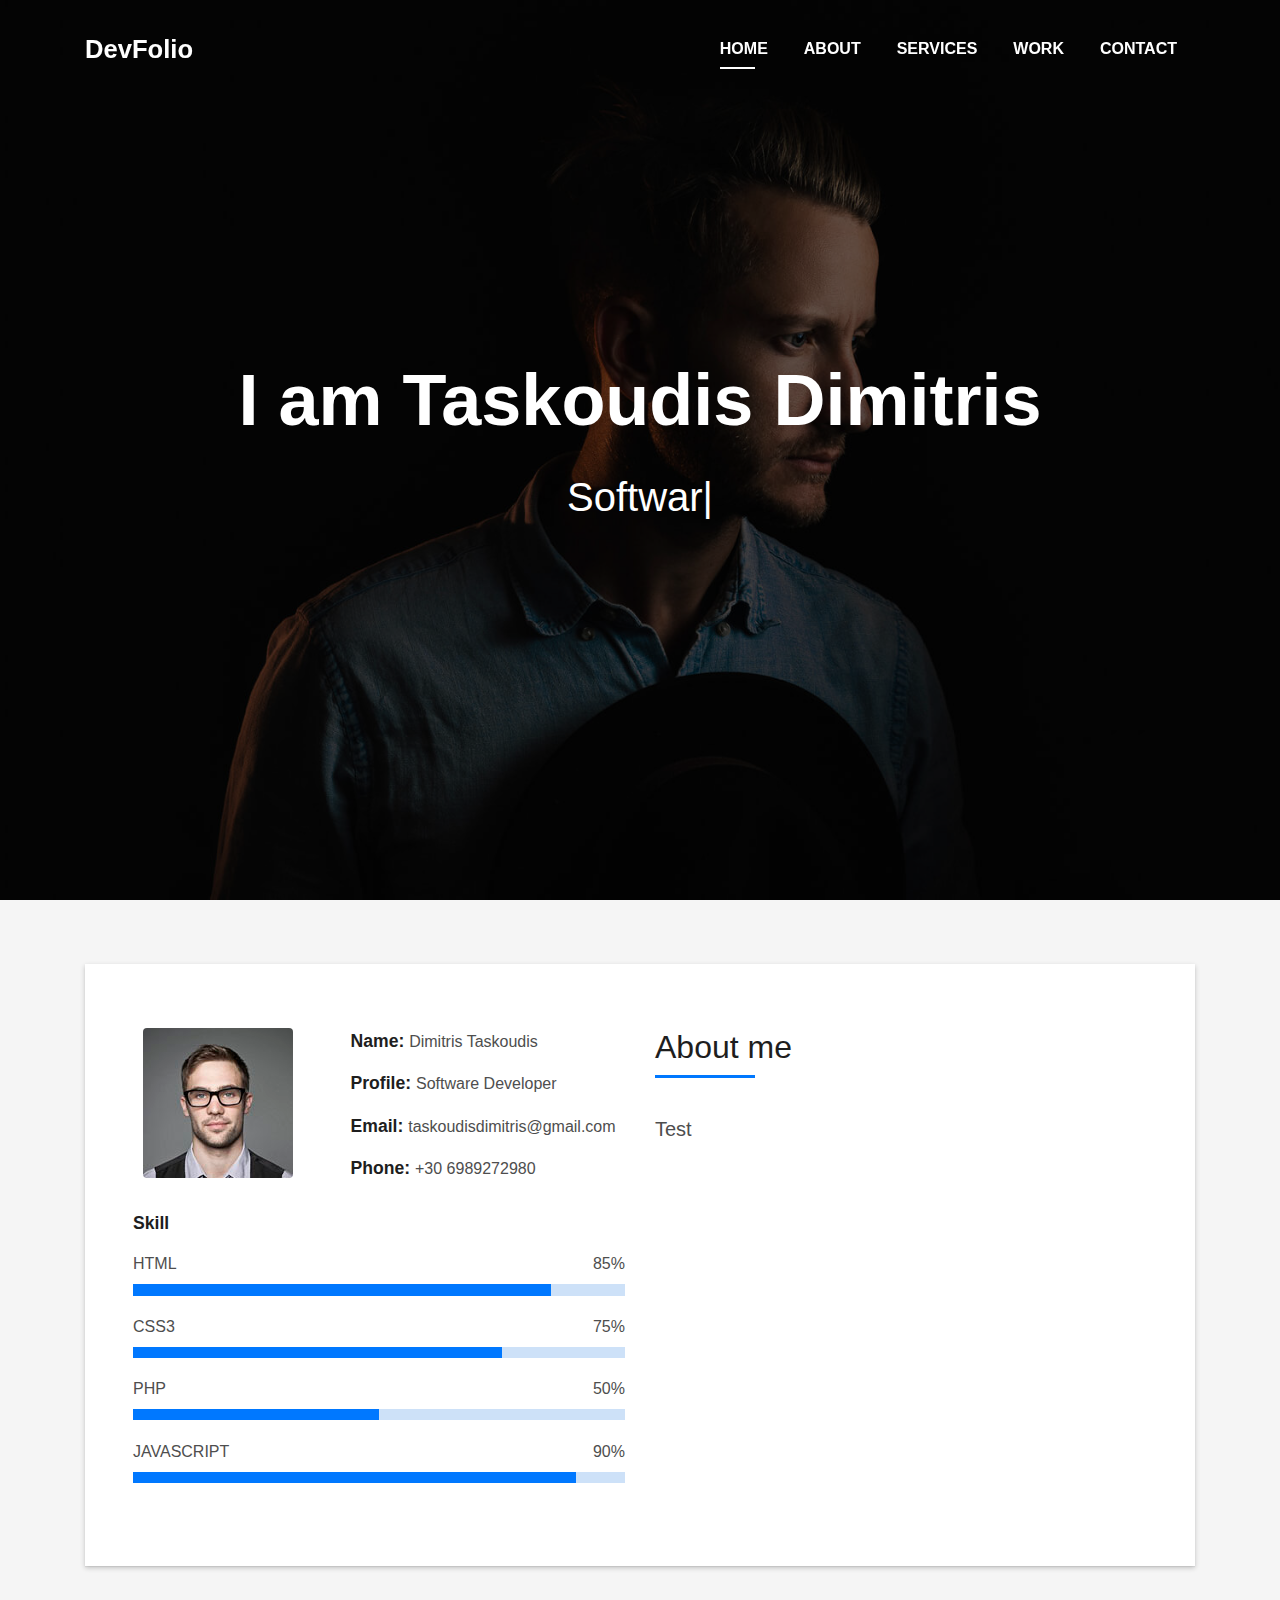
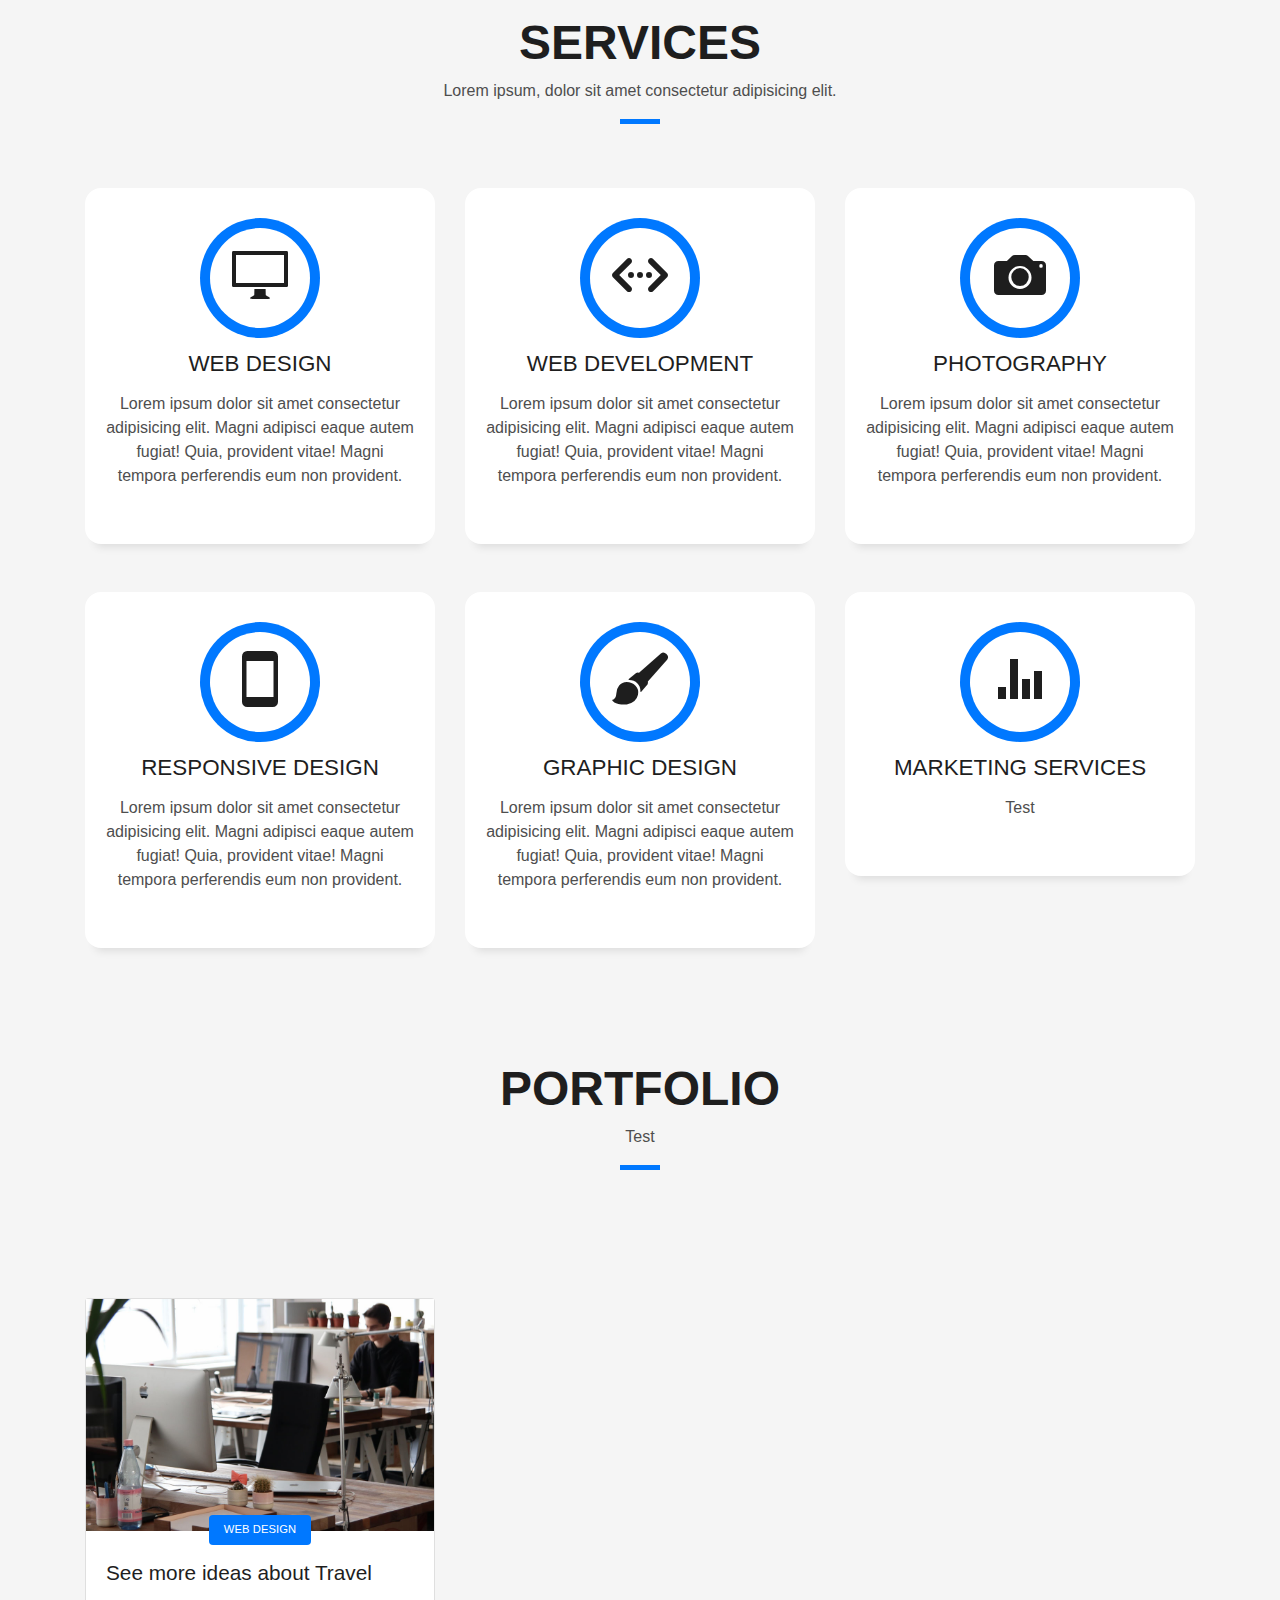
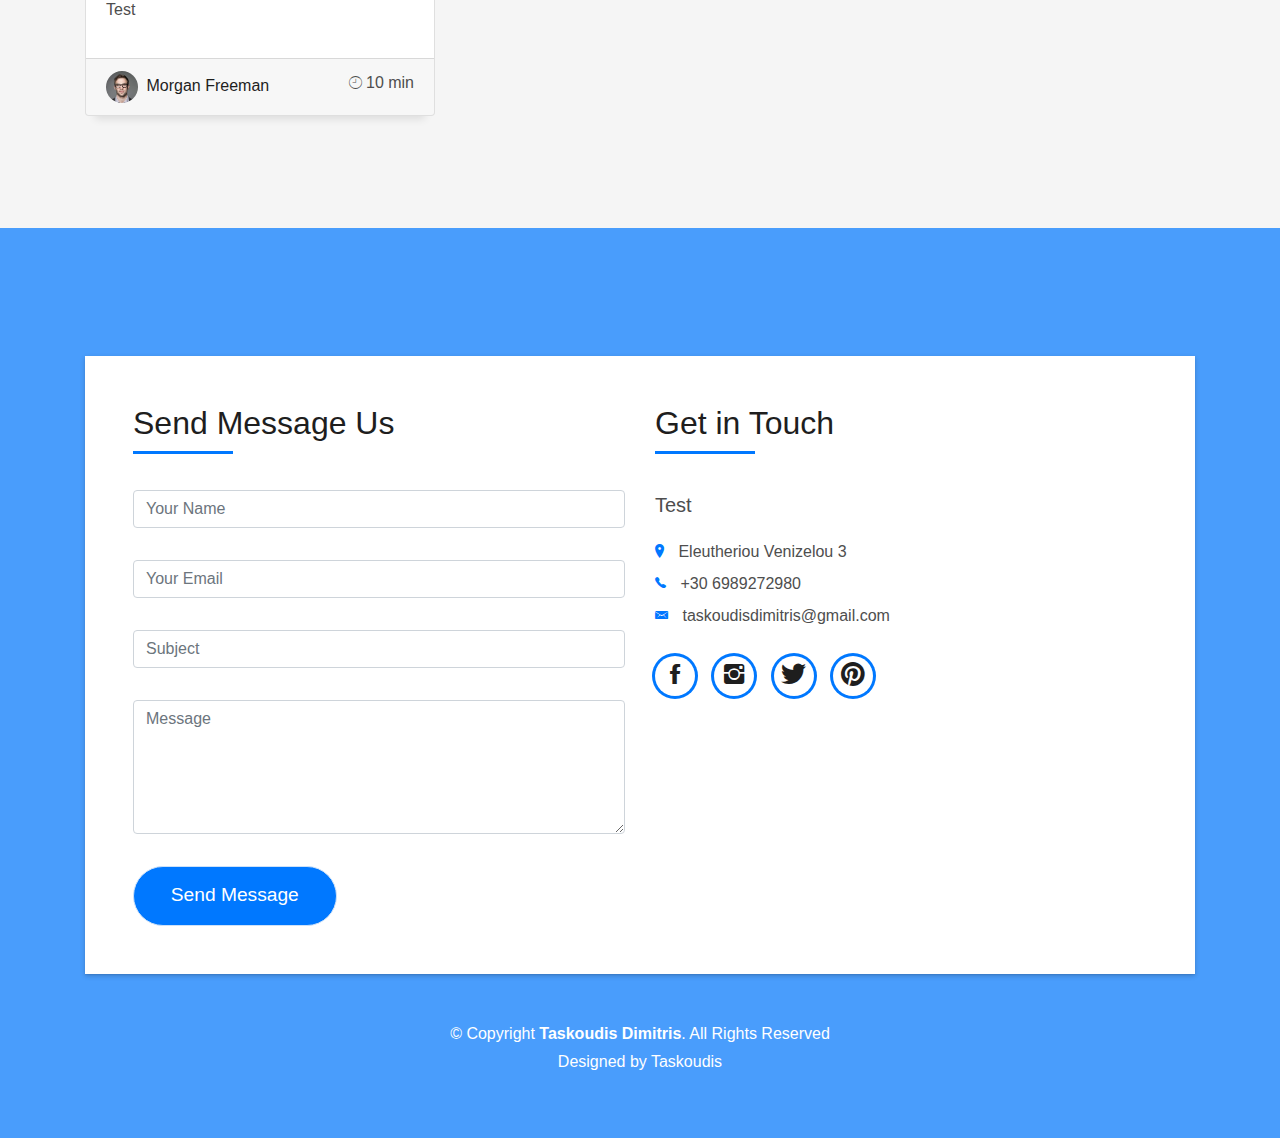
==== index.html @ 22d3b1a1 "First commit" ====
<!DOCTYPE html>
<html lang="en">
<head>
  <meta charset="utf-8">
  <title>DevFolio Bootstrap Template</title>
  <meta content="width=device-width, initial-scale=1.0" name="viewport">
  <meta content="" name="keywords">
  <meta content="" name="description">

  <!-- Favicons -->
  <link href="img/favicon.png" rel="icon">
  <link href="img/apple-touch-icon.png" rel="apple-touch-icon">

  <!-- Bootstrap CSS File -->
  <link href="lib/bootstrap/css/bootstrap.min.css" rel="stylesheet">

  <!-- Libraries CSS Files -->
  <link href="lib/font-awesome/css/font-awesome.min.css" rel="stylesheet">
  <link href="lib/animate/animate.min.css" rel="stylesheet">
  <link href="lib/ionicons/css/ionicons.min.css" rel="stylesheet">
  <link href="lib/owlcarousel/assets/owl.carousel.min.css" rel="stylesheet">
  <link href="lib/lightbox/css/lightbox.min.css" rel="stylesheet">

  <!-- Main Stylesheet File -->
  <link href="css/style.css" rel="stylesheet">

</head>

<body id="page-top">

  <!--/ Nav Star /-->
  <nav class="navbar navbar-b navbar-trans navbar-expand-md fixed-top" id="mainNav">
    <div class="container">
      <a class="navbar-brand js-scroll" href="#page-top">DevFolio</a>
      <button class="navbar-toggler collapsed" type="button" data-toggle="collapse" data-target="#navbarDefault"
        aria-controls="navbarDefault" aria-expanded="false" aria-label="Toggle navigation">
        <span></span>
        <span></span>
        <span></span>
      </button>
      <div class="navbar-collapse collapse justify-content-end" id="navbarDefault">
        <ul class="navbar-nav">
          <li class="nav-item">
            <a class="nav-link js-scroll active" href="#home">Home</a>
          </li>
          <li class="nav-item">
            <a class="nav-link js-scroll" href="#about">About</a>
          </li>
          <li class="nav-item">
            <a class="nav-link js-scroll" href="#service">Services</a>
          </li>
          <li class="nav-item">
            <a class="nav-link js-scroll" href="#work">Work</a>
          </li>
          <li class="nav-item">
            <a class="nav-link js-scroll" href="#contact">Contact</a>
          </li>
        </ul>
      </div>
    </div>
  </nav>
  <!--/ Nav End /-->

  <!--/ Intro Skew Star /-->
  <div id="home" class="intro route bg-image" style="background-image: url(img/intro-bg.jpg)">
    <div class="overlay-itro"></div>
    <div class="intro-content display-table">
      <div class="table-cell">
        <div class="container">
          <h1 class="intro-title mb-4">I am Taskoudis Dimitris</h1>
          <p class="intro-subtitle"><span class="text-slider-items">Software Developer</span><strong class="text-slider"></strong></p>
          <!-- <p class="pt-3"><a class="btn btn-primary btn js-scroll px-4" href="#about" role="button">Learn More</a></p> -->
        </div>
      </div>
    </div>
  </div>
  <!--/ Intro Skew End /-->

  <section id="about" class="about-mf sect-pt4 route">
    <div class="container">
      <div class="row">
        <div class="col-sm-12">
          <div class="box-shadow-full">
            <div class="row">
              <div class="col-md-6">
                <div class="row">
                  <div class="col-sm-6 col-md-5">
                    <div class="about-img">
                      <img src="img/testimonial-2.jpg" class="img-fluid rounded b-shadow-a" alt="">
                    </div>
                  </div>
                  <div class="col-sm-6 col-md-7">
                    <div class="about-info">
                      <p><span class="title-s">Name: </span> <span>Dimitris Taskoudis</span></p>
                      <p><span class="title-s">Profile: </span> <span>Software Developer</span></p>
                      <p><span class="title-s">Email: </span> <span>taskoudisdimitris@gmail.com</span></p>
                      <p><span class="title-s">Phone: </span> <span>+30 6989272980</span></p>
                    </div>
                  </div>
                </div>
                <div class="skill-mf">
                  <p class="title-s">Skill</p>
                  <span>HTML</span> <span class="pull-right">85%</span>
                  <div class="progress">
                    <div class="progress-bar" role="progressbar" style="width: 85%;" aria-valuenow="85" aria-valuemin="0"
                      aria-valuemax="100"></div>
                  </div>
                  <span>CSS3</span> <span class="pull-right">75%</span>
                  <div class="progress">
                    <div class="progress-bar" role="progressbar" style="width: 75%" aria-valuenow="75" aria-valuemin="0"
                      aria-valuemax="100"></div>
                  </div>
                  <span>PHP</span> <span class="pull-right">50%</span>
                  <div class="progress">
                    <div class="progress-bar" role="progressbar" style="width: 50%" aria-valuenow="50" aria-valuemin="0"
                      aria-valuemax="100"></div>
                  </div>
                  <span>JAVASCRIPT</span> <span class="pull-right">90%</span>
                  <div class="progress">
                    <div class="progress-bar" role="progressbar" style="width: 90%" aria-valuenow="90" aria-valuemin="0"
                      aria-valuemax="100"></div>
                  </div>
                </div>
              </div>
              <div class="col-md-6">
                <div class="about-me pt-4 pt-md-0">
                  <div class="title-box-2">
                    <h5 class="title-left">
                      About me
                    </h5>
                  </div>
                  <p class="lead">
                   Test
                  </p>
                </div>
              </div>
            </div>
          </div>
        </div>
      </div>
    </div>
  </section>

  <!--/ Section Services Star /-->
  <section id="service" class="services-mf route">
    <div class="container">
      <div class="row">
        <div class="col-sm-12">
          <div class="title-box text-center">
            <h3 class="title-a">
              Services
            </h3>
            <p class="subtitle-a">
              Lorem ipsum, dolor sit amet consectetur adipisicing elit.
            </p>
            <div class="line-mf"></div>
          </div>
        </div>
      </div>
      <div class="row">
        <div class="col-md-4">
          <div class="service-box">
            <div class="service-ico">
              <span class="ico-circle"><i class="ion-monitor"></i></span>
            </div>
            <div class="service-content">
              <h2 class="s-title">Web Design</h2>
              <p class="s-description text-center">
                Lorem ipsum dolor sit amet consectetur adipisicing elit. Magni adipisci eaque autem fugiat! Quia,
                provident vitae! Magni
                tempora perferendis eum non provident.
              </p>
            </div>
          </div>
        </div>
        <div class="col-md-4">
          <div class="service-box">
            <div class="service-ico">
              <span class="ico-circle"><i class="ion-code-working"></i></span>
            </div>
            <div class="service-content">
              <h2 class="s-title">Web Development</h2>
              <p class="s-description text-center">
                Lorem ipsum dolor sit amet consectetur adipisicing elit. Magni adipisci eaque autem fugiat! Quia,
                provident vitae! Magni
                tempora perferendis eum non provident.
              </p>
            </div>
          </div>
        </div>
        <div class="col-md-4">
          <div class="service-box">
            <div class="service-ico">
              <span class="ico-circle"><i class="ion-camera"></i></span>
            </div>
            <div class="service-content">
              <h2 class="s-title">Photography</h2>
              <p class="s-description text-center">
                Lorem ipsum dolor sit amet consectetur adipisicing elit. Magni adipisci eaque autem fugiat! Quia,
                provident vitae! Magni
                tempora perferendis eum non provident.
              </p>
            </div>
          </div>
        </div>
        <div class="col-md-4">
          <div class="service-box">
            <div class="service-ico">
              <span class="ico-circle"><i class="ion-android-phone-portrait"></i></span>
            </div>
            <div class="service-content">
              <h2 class="s-title">Responsive Design</h2>
              <p class="s-description text-center">
                Lorem ipsum dolor sit amet consectetur adipisicing elit. Magni adipisci eaque autem fugiat! Quia,
                provident vitae! Magni
                tempora perferendis eum non provident.
              </p>
            </div>
          </div>
        </div>
        <div class="col-md-4">
          <div class="service-box">
            <div class="service-ico">
              <span class="ico-circle"><i class="ion-paintbrush"></i></span>
            </div>
            <div class="service-content">
              <h2 class="s-title">Graphic Design</h2>
              <p class="s-description text-center">
                Lorem ipsum dolor sit amet consectetur adipisicing elit. Magni adipisci eaque autem fugiat! Quia,
                provident vitae! Magni
                tempora perferendis eum non provident.
              </p>
            </div>
          </div>
        </div>
        <div class="col-md-4">
          <div class="service-box">
            <div class="service-ico">
              <span class="ico-circle"><i class="ion-stats-bars"></i></span>
            </div>
            <div class="service-content">
              <h2 class="s-title">Marketing Services</h2>
              <p class="s-description text-center">
                Test
              </p>
            </div>
          </div>
        </div>
      </div>
    </div>
  </section>
  <!--/ Section Services End /-->

  <!--/ Section Portfolio Star /-->
  <section id="work" class="portfolio-mf sect-pt4 route">
    <div class="container">
      <div class="row">
        <div class="col-sm-12">
          <div class="title-box text-center">
            <h3 class="title-a">
              Portfolio
            </h3>
            <p class="subtitle-a">
              Test
            </p>
            <div class="line-mf"></div>
          </div>
        </div>
      </div>
    </div>
  </section>
  <!--/ Section Portfolio End /-->

  <!--/ Section Blog Star /-->
  <section id="blog" class="blog-mf sect-pt4 route">
    <div class="container">
      <div class="row">
        <div class="col-md-4">
          <div class="card card-blog">
            <div class="card-img">
              <a href="Projects.html"><img src="img/post-3.jpg" alt="" class="img-fluid"></a>
            </div>
            <div class="card-body">
              <div class="card-category-box">
                <div class="card-category">
                  <h6 class="category">Web Design</h6>
                </div>
              </div>
              <h3 class="card-title"><a href="Projects.html">See more ideas about Travel</a></h3>
              <p class="card-description">
               Test
              </p>
            </div>
            <div class="card-footer">
              <div class="post-author">
                <a href="#">
                  <img src="img/testimonial-2.jpg" alt="" class="avatar rounded-circle">
                  <span class="author">Morgan Freeman</span>
                </a>
              </div>
              <div class="post-date">
                <span class="ion-ios-clock-outline"></span> 10 min
              </div>
            </div>
          </div>
        </div>
      </div>
    </div>
  </section>
  <!--/ Section Blog End /-->

  <!--/ Section Contact-Footer Star /-->
  <section class="paralax-mf footer-paralax bg-image sect-mt4 route" style="background-image: url(img/overlay-bg.jpg)">
    <div class="overlay-mf"></div>
    <div class="container">
      <div class="row">
        <div class="col-sm-12">
          <div class="contact-mf">
            <div id="contact" class="box-shadow-full">
              <div class="row">
                <div class="col-md-6">
                  <div class="title-box-2">
                    <h5 class="title-left">
                      Send Message Us
                    </h5>
                  </div>
                  <div>
                      <form action="" method="post" role="form" class="contactForm">
                      <div id="sendmessage">Your message has been sent. Thank you!</div>
                      <div id="errormessage"></div>
                      <div class="row">
                        <div class="col-md-12 mb-3">
                          <div class="form-group">
                            <input type="text" name="name" class="form-control" id="name" placeholder="Your Name" data-rule="minlen:4" data-msg="Please enter at least 4 chars" />
                            <div class="validation"></div>
                          </div>
                        </div>
                        <div class="col-md-12 mb-3">
                          <div class="form-group">
                            <input type="email" class="form-control" name="email" id="email" placeholder="Your Email" data-rule="email" data-msg="Please enter a valid email" />
                            <div class="validation"></div>
                          </div>
                        </div>
                        <div class="col-md-12 mb-3">
                            <div class="form-group">
                              <input type="text" class="form-control" name="subject" id="subject" placeholder="Subject" data-rule="minlen:4" data-msg="Please enter at least 8 chars of subject" />
                              <div class="validation"></div>
                            </div>
                        </div>
                        <div class="col-md-12 mb-3">
                          <div class="form-group">
                            <textarea class="form-control" name="message" rows="5" data-rule="required" data-msg="Please write something for us" placeholder="Message"></textarea>
                            <div class="validation"></div>
                          </div>
                        </div>
                        <div class="col-md-12">
                          <button type="submit" class="button button-a button-big button-rouded">Send Message</button>
                        </div>
                      </div>
                    </form>
                  </div>
                </div>
                <div class="col-md-6">
                  <div class="title-box-2 pt-4 pt-md-0">
                    <h5 class="title-left">
                      Get in Touch
                    </h5>
                  </div>
                  <div class="more-info">
                    <p class="lead">
                      Test
                    </p>
                    <ul class="list-ico">
                      <li><span class="ion-ios-location"></span> Eleutheriou Venizelou 3</li>
                      <li><span class="ion-ios-telephone"></span> +30 6989272980</li>
                      <li><span class="ion-email"></span> taskoudisdimitris@gmail.com</li>
                    </ul>
                  </div>
                  <div class="socials">
                    <ul>
                      <li><a href=""><span class="ico-circle"><i class="ion-social-facebook"></i></span></a></li>
                      <li><a href=""><span class="ico-circle"><i class="ion-social-instagram"></i></span></a></li>
                      <li><a href=""><span class="ico-circle"><i class="ion-social-twitter"></i></span></a></li>
                      <li><a href=""><span class="ico-circle"><i class="ion-social-pinterest"></i></span></a></li>
                    </ul>
                  </div>
                </div>
              </div>
            </div>
          </div>
        </div>
      </div>
    </div>
    <footer>
      <div class="container">
        <div class="row">
          <div class="col-sm-12">
            <div class="copyright-box">
              <p class="copyright">&copy; Copyright <strong>Taskoudis Dimitris</strong>. All Rights Reserved</p>
              <div class="credits">
                Designed by <a>Taskoudis</a>
              </div>
            </div>
          </div>
        </div>
      </div>
    </footer>
  </section>
  <!--/ Section Contact-footer End /-->

  <a href="#" class="back-to-top"><i class="fa fa-chevron-up"></i></a>
  <div id="preloader"></div>

  <!-- JavaScript Libraries -->
  <script src="lib/jquery/jquery.min.js"></script>
  <script src="lib/jquery/jquery-migrate.min.js"></script>
  <script src="lib/popper/popper.min.js"></script>
  <script src="lib/bootstrap/js/bootstrap.min.js"></script>
  <script src="lib/easing/easing.min.js"></script>
  <script src="lib/counterup/jquery.waypoints.min.js"></script>
  <script src="lib/counterup/jquery.counterup.js"></script>
  <script src="lib/owlcarousel/owl.carousel.min.js"></script>
  <script src="lib/lightbox/js/lightbox.min.js"></script>
  <script src="lib/typed/typed.min.js"></script>
  <!-- Contact Form JavaScript File -->
  <script src="contactform/contactform.js"></script>

  <!-- Template Main Javascript File -->
  <script src="js/main.js"></script>

</body>
</html>
---- css/style.css ----
/*
  Theme Name: DevFolio
  Theme URL: https://bootstrapmade.com/devfolio-bootstrap-portfolio-html-template/
  Author: BootstrapMade.com
  License: https://bootstrapmade.com/license/
*/

/*======================================
//--//-->   STYLES GENERALES
======================================*/

body {
  background-color: #f5f5f5;
  color: #4e4e4e;
}

h1,
h2,
h3,
h4,
h5,
h6 {
  color: #1e1e1e;
}

a {
  color: #1e1e1e;
  transition: all 0.5s ease-in-out;
}

a:hover {
  color: #0078ff;
  text-decoration: none;
  transition: all 0.5s ease-in-out;
}

.p-r {
  position: relative;
}

.color-a {
  color: #0078ff;
}

.color-d {
  color: #f5f5f5;
}

.color-text-a {
  color: #4e4e4e;
}

.box-shadow,
.paralax-mf,
.service-box,
.work-box,
.card-blog {
  box-shadow: 0 13px 8px -10px rgba(0, 0, 0, 0.1);
}

.box-shadow-a,
.button:hover {
  box-shadow: 0 0 0 4px #cde1f8;
}

.display-5 {
  font-size: 2.5rem;
  font-weight: 300;
  line-height: 1.1;
}

.display-6 {
  font-size: 2rem;
  font-weight: 300;
  line-height: 1.1;
}

.avatar {
  width: 32px;
  height: 32px;
  margin-right: 4px;
  overflow: hidden;
}

.bg-image {
  background-repeat: no-repeat;
  background-attachment: fixed;
  background-size: cover;
  background-position: center center;
}

.overlay-mf {
  background-color: #0078ff;
}

.overlay-mf {
  position: absolute;
  top: 0;
  left: 0px;
  padding: 0;
  height: 100%;
  width: 100%;
  opacity: .7;
}

.paralax-mf {
  position: relative;
  padding: 8rem 0;
}

.display-table {
  width: 100%;
  height: 100%;
  display: table;
}

.table-cell {
  display: table-cell;
  vertical-align: middle;
}

/*--/ Sections /--*/

.sect-4 {
  padding: 4rem 0;
}

.sect-pt4 {
  padding-top: 4rem;
}

.sect-mt4 {
  margin-top: 4rem;
}

/*--/ Title s /--*/

.title-s {
  font-weight: 600;
  color: #1e1e1e;
  font-size: 1.1rem;
}

/*--/ Title A /--*/

.title-box {
  margin-bottom: 4rem;
}

.title-a {
  font-size: 3rem;
  font-weight: bold;
  text-transform: uppercase;
}

.subtitle-a {
  color: #4e4e4e;
}

.line-mf {
  width: 40px;
  height: 5px;
  background-color: #0078ff;
  margin: 0 auto;
}

/*--/ Title Left /--*/

.title-box-2 {
  margin-bottom: 3rem;
}

.title-left {
  font-size: 2rem;
  position: relative;
}

.title-left:before {
  content: '';
  position: absolute;
  height: 3px;
  background-color: #0078ff;
  width: 100px;
  bottom: -12px;
}

/*------/ Box /------*/

.box-pl2 {
  padding-left: 2rem;
}

.box-shadow-full {
  padding: 3rem 1.25rem;
  position: relative;
  background-color: #fff;
  margin-bottom: 3rem;
  z-index: 2;
  box-shadow: 0 1px 1px 0 rgba(0, 0, 0, 0.06), 0 2px 5px 0 rgba(0, 0, 0, 0.2);
}

/*------/ Socials /------*/

.socials {
  padding: 1.5rem 0;
}

.socials ul li {
  display: inline-block;
}

.socials .ico-circle {
  height: 40px;
  width: 40px;
  font-size: 1.7rem;
  border-radius: 50%;
  line-height: 1.4;
  margin: 0 15px 0 0;
  box-shadow: 0 0 0 3px #0078ff;
  transition: all 500ms ease;
}

.socials .ico-circle:hover {
  background-color: #0078ff;
  color: #fff;
  box-shadow: 0 0 0 3px #cde1f8;
  transition: all 500ms ease;
}

/*------/ Ul resect /------*/

.ul-resect,
.socials ul,
.list-ico,
.blog-wrapper .post-meta ul,
.box-comments .list-comments,
.widget-sidebar .list-sidebar,
.widget-tags ul {
  list-style: none;
  padding-left: 0;
  margin-bottom: 0;
}

.list-ico {
  line-height: 2;
}

.list-ico span {
  color: #0078ff;
  margin-right: 10px;
}

/*------/ Ico Circle /------*/

.ico-circle {
  height: 100px;
  width: 100px;
  font-size: 2rem;
  border-radius: 50%;
  line-height: 1.55;
  margin: 0 auto;
  text-align: center;
  box-shadow: 0 0 0 10px #0078ff;
  display: block;
}

/*------/ Owl Carousel /------*/

.owl-theme .owl-dots {
  text-align: center;
  margin-top: 18px;
}

.owl-theme .owl-dots .owl-dot {
  display: inline-block;
}

.owl-theme .owl-dots .owl-dot span {
  width: 18px;
  height: 7px;
  margin: 5px 5px;
  background: #cde1f8;
  border: 0px solid #cde1f8;
  display: block;
  transition: all 0.6s ease-in-out;
  cursor: pointer;
}

.owl-theme .owl-dots .owl-dot:hover span {
  background-color: #cde1f8;
}

.owl-theme .owl-dots .owl-dot.active span {
  background-color: #1B1B1B;
  width: 25px;
}

/*--/ Scrolltop s /--*/

.scrolltop-mf {
  position: relative;
  display: none;
}

.scrolltop-mf span {
  z-index: 999;
  position: fixed;
  width: 42px;
  height: 42px;
  background-color: #0078ff;
  opacity: .7;
  font-size: 1.6rem;
  line-height: 1.5;
  text-align: center;
  color: #fff;
  top: auto;
  left: auto;
  right: 30px;
  bottom: 50px;
  cursor: pointer;
  border-radius: 50%;
}

/* Back to top button */

.back-to-top {
  position: fixed;
  display: none;
  background: #0078ff;
  color: #fff;
  width: 44px;
  height: 44px;
  text-align: center;
  line-height: 1;
  font-size: 16px;
  border-radius: 50%;
  right: 15px;
  bottom: 15px;
  transition: background 0.5s;
  z-index: 11;
}

.back-to-top i {
  padding-top: 12px;
  color: #fff;
}

/* Prelaoder */

#preloader {
  position: fixed;
  top: 0;
  left: 0;
  right: 0;
  bottom: 0;
  z-index: 9999;
  overflow: hidden;
  background: #fff;
}

#preloader:before {
  content: "";
  position: fixed;
  top: calc(50% - 30px);
  left: calc(50% - 30px);
  border: 6px solid #f2f2f2;
  border-top: 6px solid #0078ff;
  border-radius: 50%;
  width: 60px;
  height: 60px;
  -webkit-animation: animate-preloader 1s linear infinite;
  animation: animate-preloader 1s linear infinite;
}

@-webkit-keyframes animate-preloader {
  0% {
    -webkit-transform: rotate(0deg);
    transform: rotate(0deg);
  }

  100% {
    -webkit-transform: rotate(360deg);
    transform: rotate(360deg);
  }
}

@keyframes animate-preloader {
  0% {
    -webkit-transform: rotate(0deg);
    transform: rotate(0deg);
  }

  100% {
    -webkit-transform: rotate(360deg);
    transform: rotate(360deg);
  }
}

/*======================================
//--//-->   NAVBAR
======================================*/

.navbar-b {
  transition: all .5s ease-in-out;
  background-color: transparent;
  padding-top: 1.563rem;
  padding-bottom: 1.563rem;
}

.navbar-b.navbar-reduce {
  box-shadow: 0px 6px 9px 0px rgba(0, 0, 0, 0.06);
}

.navbar-b.navbar-trans .nav-item,
.navbar-b.navbar-reduce .nav-item {
  position: relative;
  padding-right: 10px;
  padding-left: 0;
}

.navbar-b.navbar-trans .nav-link,
.navbar-b.navbar-reduce .nav-link {
  color: #fff;
  text-transform: uppercase;
  font-weight: 600;
}

.navbar-b.navbar-trans .nav-link:before,
.navbar-b.navbar-reduce .nav-link:before {
  content: '';
  position: absolute;
  margin-left: 0px;
  width: 0%;
  bottom: 0;
  left: 0;
  height: 2px;
  transition: all 500ms ease;
}

.navbar-b.navbar-trans .nav-link:hover,
.navbar-b.navbar-reduce .nav-link:hover {
  color: #1B1B1B;
}

.navbar-b.navbar-trans .nav-link:hover:before,
.navbar-b.navbar-reduce .nav-link:hover:before {
  width: 35px;
}

.navbar-b.navbar-trans .show > .nav-link:before,
.navbar-b.navbar-trans .active > .nav-link:before,
.navbar-b.navbar-trans .nav-link.show:before,
.navbar-b.navbar-trans .nav-link.active:before,
.navbar-b.navbar-reduce .show > .nav-link:before,
.navbar-b.navbar-reduce .active > .nav-link:before,
.navbar-b.navbar-reduce .nav-link.show:before,
.navbar-b.navbar-reduce .nav-link.active:before {
  width: 35px;
}

.navbar-b.navbar-trans .nav-link:before {
  background-color: #fff;
}

.navbar-b.navbar-trans .nav-link:hover {
  color: #fff;
}

.navbar-b.navbar-trans .show > .nav-link,
.navbar-b.navbar-trans .active > .nav-link,
.navbar-b.navbar-trans .nav-link.show,
.navbar-b.navbar-trans .nav-link.active {
  color: #fff;
}

.navbar-b.navbar-reduce {
  transition: all .5s ease-in-out;
  background-color: #fff;
  padding-top: 15px;
  padding-bottom: 15px;
}

.navbar-b.navbar-reduce .nav-link {
  color: #0078ff;
}

.navbar-b.navbar-reduce .nav-link:before {
  background-color: #0078ff;
}

.navbar-b.navbar-reduce .nav-link:hover {
  color: #0078ff;
}

.navbar-b.navbar-reduce .show > .nav-link,
.navbar-b.navbar-reduce .active > .nav-link,
.navbar-b.navbar-reduce .nav-link.show,
.navbar-b.navbar-reduce .nav-link.active {
  color: #0078ff;
}

.navbar-b.navbar-reduce .navbar-brand {
  color: #0078ff;
}

.navbar-b.navbar-reduce .navbar-toggler span {
  background-color: #1B1B1B;
}

.navbar-b .navbar-brand {
  color: #fff;
  font-size: 1.6rem;
  font-weight: 600;
}

.navbar-b .navbar-nav .dropdown-item.show .dropdown-menu,
.navbar-b .dropdown.show .dropdown-menu,
.navbar-b .dropdown-btn.show .dropdown-menu {
  -webkit-transform: translate3d(0px, 0px, 0px);
  transform: translate3d(0px, 0px, 0px);
  visibility: visible !important;
}

.navbar-b .dropdown-menu {
  margin: 1.12rem 0 0;
  border-radius: 0;
}

.navbar-b .dropdown-menu .dropdown-item {
  padding: .7rem 1.7rem;
  transition: all 500ms ease;
}

.navbar-b .dropdown-menu .dropdown-item:hover {
  background-color: #0078ff;
  color: #fff;
  transition: all 500ms ease;
}

.navbar-b .dropdown-menu .dropdown-item.active {
  background-color: #0078ff;
}

/*--/ Hamburger Navbar /--*/

.navbar-toggler {
  position: relative;
}

.navbar-toggler:focus,
.navbar-toggler:active {
  outline: 0;
}

.navbar-toggler span {
  display: block;
  background-color: #fff;
  height: 3px;
  width: 25px;
  margin-top: 4px;
  margin-bottom: 4px;
  -webkit-transform: rotate(0deg);
  transform: rotate(0deg);
  left: 0;
  opacity: 1;
}

.navbar-toggler span:nth-child(1),
.navbar-toggler span:nth-child(3) {
  transition: -webkit-transform .35s ease-in-out;
  transition: transform .35s ease-in-out;
  transition: transform .35s ease-in-out, -webkit-transform .35s ease-in-out;
}

.navbar-toggler:not(.collapsed) span:nth-child(1) {
  position: absolute;
  left: 12px;
  top: 10px;
  -webkit-transform: rotate(135deg);
  transform: rotate(135deg);
  opacity: 0.9;
}

.navbar-toggler:not(.collapsed) span:nth-child(2) {
  height: 12px;
  visibility: hidden;
  background-color: transparent;
}

.navbar-toggler:not(.collapsed) span:nth-child(3) {
  position: absolute;
  left: 12px;
  top: 10px;
  -webkit-transform: rotate(-135deg);
  transform: rotate(-135deg);
  opacity: 0.9;
}

/*======================================
//--//-->   INTRO
======================================*/

.intro {
  height: 100vh;
  position: relative;
  color: #fff;
}

.intro .intro-content {
  text-align: center;
  position: absolute;
}

.intro .overlay-itro {
  background-color: rgba(0, 0, 0, 0.6);
  position: absolute;
  top: 0;
  left: 0px;
  padding: 0;
  height: 100%;
  width: 100%;
  opacity: .9;
}

.intro .intro-title {
  color: #fff;
  font-weight: 600;
  font-size: 3rem;
}

.intro .intro-subtitle {
  font-size: 1.5rem;
  font-weight: 300;
}

.intro .text-slider-items {
  display: none;
}

.intro-single {
  height: 350px;
}

.intro-single .intro-content {
  margin-top: 30px;
}

.intro-single .intro-title {
  text-transform: uppercase;
  font-size: 3rem;
}

.intro-single .breadcrumb {
  background-color: transparent;
  color: #0078ff;
}

.intro-single .breadcrumb .breadcrumb-item:before {
  color: #cde1f8;
}

.intro-single .breadcrumb .breadcrumb-item.active {
  color: #cde1f8;
}

.intro-single .breadcrumb a {
  color: #fff;
}

/*======================================
//--//-->   ABOUT
======================================*/

.about-mf .box-shadow-full {
  padding-top: 4rem;
  padding-bottom: 4rem;
}

.about-mf .about-img {
  margin-bottom: 2rem;
}

.about-mf .about-img img {
  margin-left: 10px;
}

.skill-mf span {
  color: #4e4e4e;
}

.skill-mf .progress {
  background-color: #cde1f8;
  margin: .5rem 0 1.2rem 0;
  border-radius: 0;
  height: .7rem;
}

.skill-mf .progress .progress-bar {
  height: .7rem;
  background-color: #0078ff;
}

/*======================================
//--//-->   SERVICES
======================================*/

.service-box {
  background-color: #fff;
  padding: 2.5rem 1.3rem;
  border-radius: 1rem;
  margin-bottom: 3rem;
}

.service-box:hover .ico-circle {
  transition: all 500ms ease;
  color: #fff;
  background-color: #0078ff;
  box-shadow: 0 0 0 10px #cde1f8;
}

.service-box .service-ico {
  margin-bottom: 1rem;
  color: #1e1e1e;
}

.service-box .ico-circle {
  transition: all 500ms ease;
  font-size: 4rem;
}

.service-box .s-title {
  font-size: 1.4rem;
  text-transform: uppercase;
  text-align: center;
  padding: .4rem 0;
}

.service-box .s-description {
  color: #4e4e4e;
}

/*======================================
//--//-->   COUNTER
======================================*/

.counter-box {
  color: #fff;
  text-align: center;
}

.counter-ico {
  margin-bottom: 1rem;
}

.counter-ico .ico-circle {
  height: 60px;
  width: 60px;
  line-height: 1.8;
  box-shadow: 0 0 0 10px #cde1f8;
}

.counter-num .counter {
  font-size: 2rem;
  margin-bottom: 0;
}

/*======================================
//--//-->   PORTFOLIO
======================================*/

.work-box {
  margin-bottom: 3rem;
  -webkit-backface-visibility: hidden;
  backface-visibility: hidden;
  background-color: #fff;
}

.work-box:hover img {
  -webkit-transform: scale(1.3);
  transform: scale(1.3);
}

.work-img {
  display: block;
  overflow: hidden;
}

.work-img img {
  transition: all 1s;
}

.work-content {
  padding: 2rem 3% 1rem 4%;
}

.work-content .w-more {
  color: #4e4e4e;
  font-size: .8rem;
}

.work-content .w-more .w-ctegory {
  color: #0078ff;
}

.work-content .w-like {
  font-size: 2.5rem;
  color: #0078ff;
  float: right;
}

.work-content .w-like a {
  color: #0078ff;
}

.work-content .w-like .num-like {
  font-size: .7rem;
}

.w-title {
  font-size: 1.2rem;
}

/*======================================
//--//-->   TESTIMONIALS
======================================*/

.testimonials .owl-carousel .owl-item img {
  width: auto;
}

.testimonial-box {
  color: #fff;
  text-align: center;
}

.testimonial-box .author-test {
  margin-top: 1rem;
}

.testimonial-box .author-test img {
  margin: 0 auto;
}

.testimonial-box .author {
  color: #fff;
  text-transform: uppercase;
  font-weight: 600;
  margin: 1rem 0;
  display: block;
  font-size: 1.4rem;
}

.testimonial-box .comit {
  font-size: 2rem;
  color: #0078ff;
  background-color: #fff;
  width: 52px;
  height: 52px;
  display: block;
  margin: 0 auto;
  border-radius: 50%;
  line-height: 1.6;
}

/*======================================
//--//-->   BLOG
======================================*/

.card-blog .card-body {
  position: relative;
}

.card-blog .card-category-box {
  position: absolute;
  text-align: center;
  top: -16px;
  left: 15px;
  right: 15px;
  line-height: 25px;
  overflow: hidden;
}

.card-blog .card-category {
  display: inline-block;
  color: #fff;
  padding: 0 15px 5px;
  overflow: hidden;
  background-color: #0078ff;
  border-radius: 4px;
}

.card-blog .card-category .category {
  color: #fff;
  display: inline-block;
  text-transform: uppercase;
  font-size: .7rem;
  letter-spacing: .1px;
  margin-bottom: 0;
}

.card-blog .card-title {
  font-size: 1.3rem;
  margin-top: .6rem;
}

.card-blog .card-description {
  color: #4e4e4e;
}

.card-blog .post-author {
  display: inline-block;
}

.card-blog .post-date {
  color: #4e4e4e;
  display: inline-block;
  float: right;
}

/*======================================
//--//-->   BLOG-SINGLE
======================================*/

.post-box,
.form-comments,
.box-comments,
.widget-sidebar {
  padding: 2rem;
  background-color: #fff;
  margin-bottom: 3rem;
}

.blog-wrapper .article-title {
  font-size: 1.5rem;
}

.blog-wrapper .post-meta {
  margin: 1rem 0;
}

.blog-wrapper .post-meta ul {
  border-left: 4px solid #0078ff;
  margin-top: 1rem;
}

.blog-wrapper .post-meta ul li {
  display: inline-block;
  margin-left: 15px;
}

.blog-wrapper .post-meta ul a {
  color: #0078ff;
}

.blog-wrapper .post-meta ul span {
  color: #1e1e1e;
}

.blog-wrapper .blockquote {
  border-left: 4px solid #0078ff;
  padding: 18px;
  font-style: italic;
}

/*------/ Comments /------*/

.box-comments .list-comments li {
  padding-bottom: 40px;
}

.box-comments .list-comments .comment-avatar {
  display: table-cell;
  vertical-align: top;
}

.box-comments .list-comments .comment-avatar img {
  width: 80px;
  height: 80px;
}

.box-comments .list-comments .comment-author {
  font-size: 1.3rem;
}

.box-comments .list-comments .comment-details {
  display: table-cell;
  vertical-align: top;
  padding-left: 25px;
}

.box-comments .list-comments a {
  color: #0078ff;
}

.box-comments .list-comments span {
  color: #1e1e1e;
  font-style: italic;
}

.box-comments .comment-children {
  margin-left: 40px;
}

/*------/ Sidebar /------*/

.widget-sidebar .sidebar-title {
  font-size: 1.6rem;
  font-weight: 600;
  border-left: 5px solid #0078ff;
  padding-left: 15px;
  text-transform: uppercase;
  margin-bottom: 1.5rem;
}

.widget-sidebar .list-sidebar li {
  position: relative;
  padding: 6px 0 6px 24px;
}

.widget-sidebar .list-sidebar li:before {
  position: absolute;
  content: "";
  width: 10px;
  height: 1px;
  left: 0;
  background-color: #0078ff;
  top: 20px;
}

.sidebar-search input {
  background-color: #fff;
  border-radius: 0;
  transition: all 0.5s ease-in-out;
}

.sidebar-search .btn-search {
  background-color: #0078ff;
  border-color: #0078ff;
  border-radius: 0;
  padding-left: 20px;
  padding-right: 20px;
}

.widget-tags ul li {
  display: inline-block;
  background-color: #0078ff;
  padding: .2rem .6rem;
  margin-bottom: .5rem;
  border-radius: 15px;
}

.widget-tags ul li a {
  color: #fff;
}

/*======================================
//--//-->   CONTACT
======================================*/

.footer-paralax {
  padding: 4rem 0 0 0;
}

.contact-mf {
  margin-top: 4rem;
}

/*======================================
//--//-->   FOOTER
======================================*/

footer {
  text-align: center;
  color: #fff;
  padding-bottom: 4rem;
}

footer .copyright {
  margin-bottom: .3rem;
}

footer .credits {
  margin-bottom: 0;
}

footer .credits a {
  color: #fff;
}

/*======================================
//--//-->   CONtaCT FORM
======================================*/

#sendmessage {
  color: #0078ff;
  border: 1px solid #0078ff;
  display: none;
  text-align: center;
  padding: 15px;
  font-weight: 600;
  margin-bottom: 15px;
}

#errormessage {
  color: red;
  display: none;
  border: 1px solid red;
  text-align: center;
  padding: 15px;
  font-weight: 600;
  margin-bottom: 15px;
}

#sendmessage.show,
#errormessage.show,
.show {
  display: block;
}

.validation {
  color: red;
  display: none;
  margin: 0 0 20px;
  font-weight: 400;
  font-size: 13px;
}

/*======================================
//--//-->   BUTTON
======================================*/

.button {
  display: inline-block;
  padding: .3rem .6rem;
  text-align: center;
  vertical-align: middle;
  -webkit-user-select: none;
  -moz-user-select: none;
  -ms-user-select: none;
  user-select: none;
  font-size: 1rem;
  border-radius: .3rem;
  border: 1px solid transparent;
  transition: all 500ms ease;
  cursor: pointer;
}

.button:focus {
  outline: 0;
}

.button:hover {
  background-color: #0062d3;
  color: #fff;
  transition: all 500ms ease;
}

.button-a {
  background-color: #0078ff;
  color: #fff;
  border-color: #cde1f8;
}

.button-big {
  padding: .9rem 2.3rem;
  font-size: 1.2rem;
}

.button-rouded {
  border-radius: 5rem;
}

.btn-lg {
  padding: .5rem 1rem;
  font-size: 1.25rem;
  line-height: 1.5;
  border-radius: .3rem;
}

@media (min-width: 577px) {
  .counter-box {
    margin-bottom: 1.8rem;
  }
}

@media (min-width: 767px) {
  .about-mf .box-pl2 {
    margin-top: 3rem;
    padding-left: 0rem;
  }

  .card-blog {
    margin-bottom: 3rem;
  }

  .contact-mf .box-pl2 {
    margin-top: 3rem;
    padding-left: 0rem;
  }
}

@media (min-width: 768px) {
  .box-shadow-full {
    padding: 3rem;
  }

  .navbar-b.navbar-trans .nav-item,
  .navbar-b.navbar-reduce .nav-item {
    padding-left: 10px;
  }

  .navbar-b.navbar-trans .nav-link:before,
  .navbar-b.navbar-reduce .nav-link:before {
    margin-left: 18px;
  }

  .intro .intro-title {
    font-size: 4.5rem;
  }

  .intro .intro-subtitle {
    font-size: 2.5rem;
  }

  .intro-single .intro-title {
    font-size: 3.5rem;
  }

  .testimonial-box .description {
    padding: 0 5rem;
  }

  .post-box,
  .form-comments,
  .box-comments,
  .widget-sidebar {
    padding: 3rem;
  }

  .blog-wrapper .article-title {
    font-size: 1.9rem;
  }

  .box-comments .list-comments .comment-author {
    font-size: 1.5rem;
  }
}

@media (min-width: 992px) {
  .testimonial-box .description {
    padding: 0 8rem;
  }
}

@media (min-width: 1200px) {
  .testimonial-box .description {
    padding: 0 13rem;
  }
}

@media (max-width: 1024px) {
  .bg-image {
    background-attachment: scroll;
  }
}

@media (max-width: 768px) {
  .back-to-top {
    bottom: 15px;
  }
}
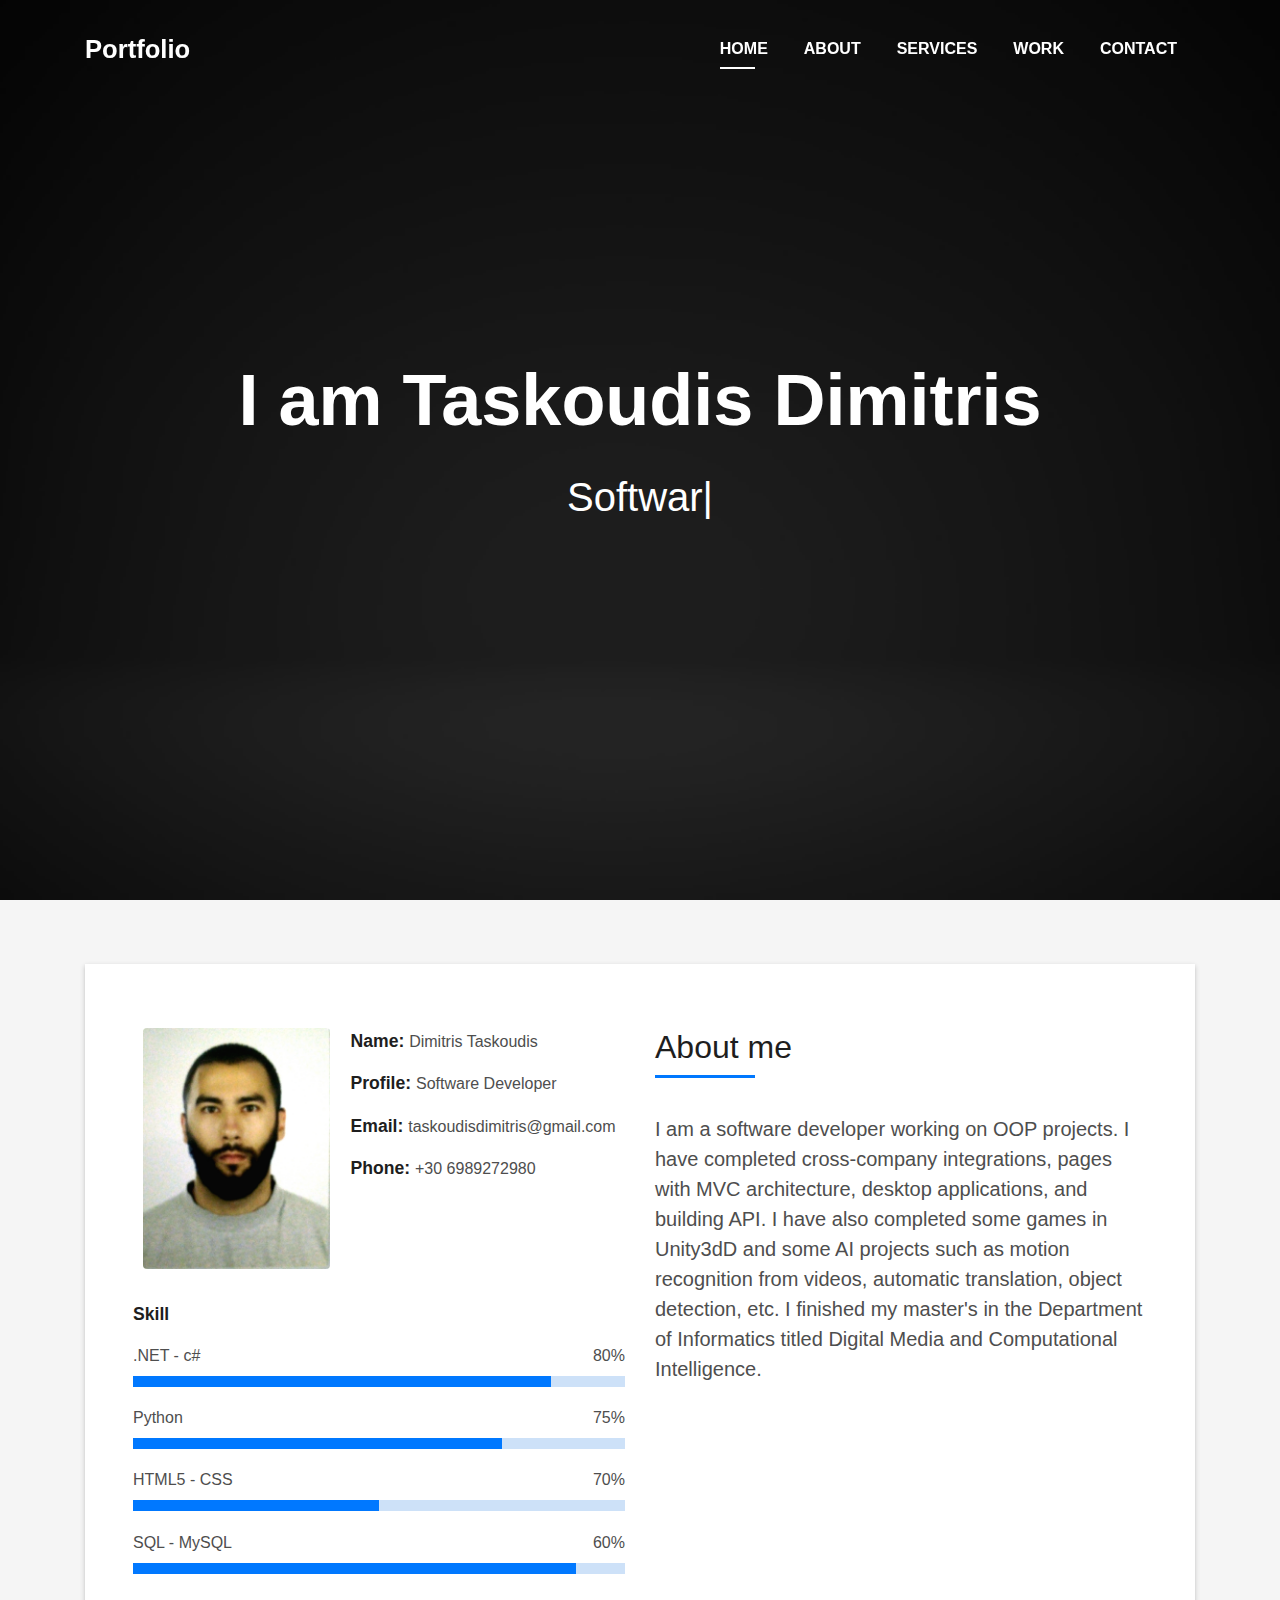
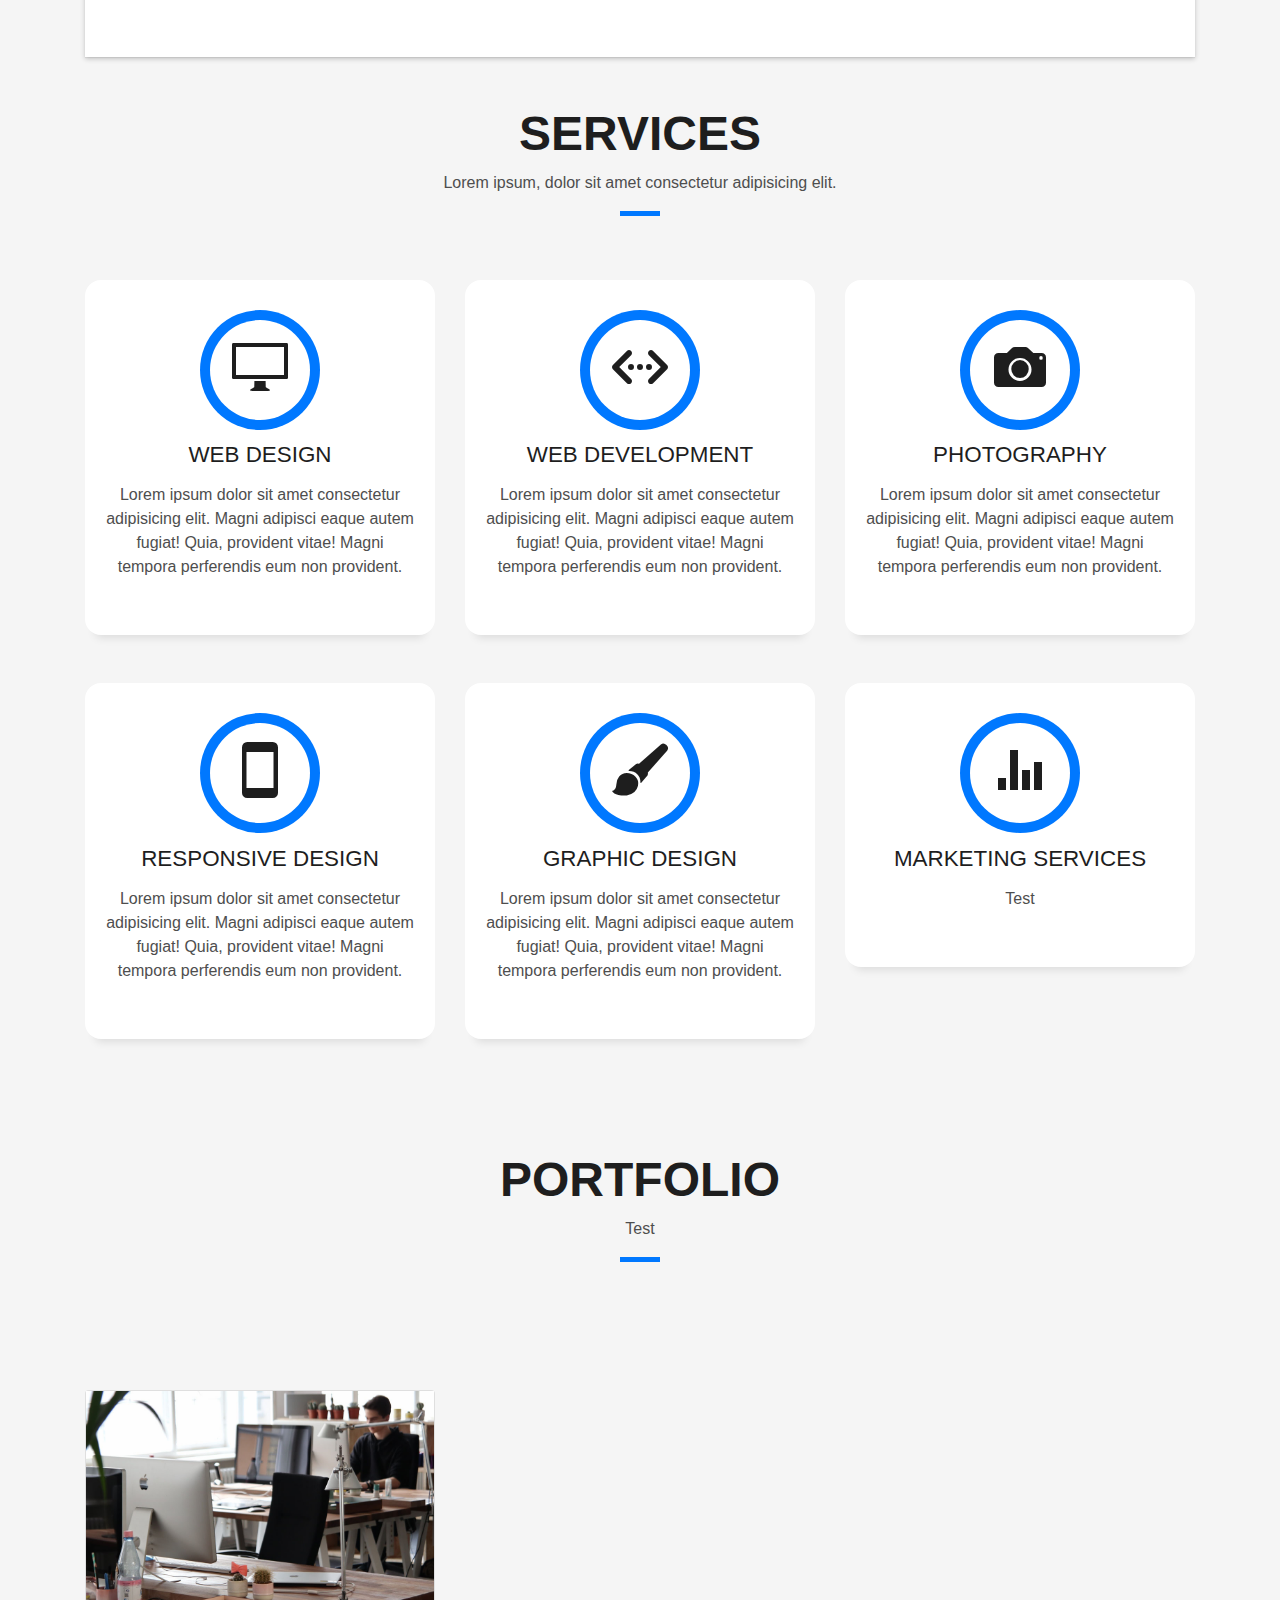
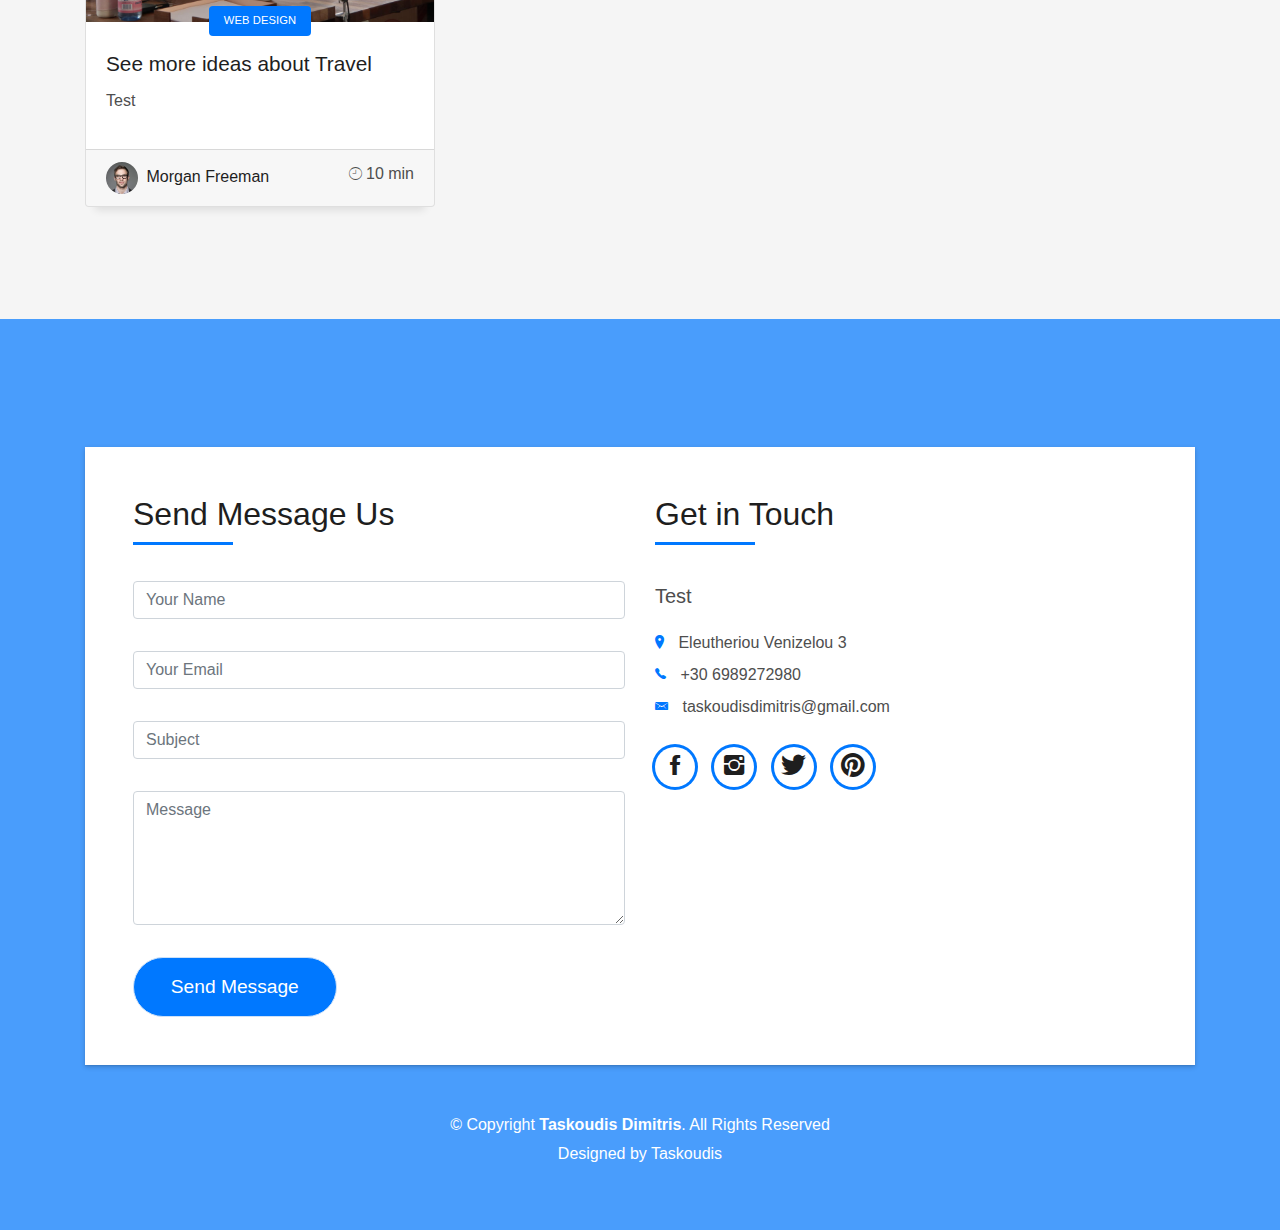
==== commit 8643e611: "2nd commit" ====
--- a/index.html
+++ b/index.html
@@ -2,14 +2,14 @@
 <html lang="en">
 <head>
   <meta charset="utf-8">
-  <title>DevFolio Bootstrap Template</title>
+  <title>Portfolio</title>
   <meta content="width=device-width, initial-scale=1.0" name="viewport">
   <meta content="" name="keywords">
   <meta content="" name="description">
 
   <!-- Favicons -->
-  <link href="img/favicon.png" rel="icon">
-  <link href="img/apple-touch-icon.png" rel="apple-touch-icon">
+  <link href="img/portfolio2.png" rel="icon">
+  <link href="img/portfolio2.png" rel="apple-touch-icon">
 
   <!-- Bootstrap CSS File -->
   <link href="lib/bootstrap/css/bootstrap.min.css" rel="stylesheet">
@@ -31,7 +31,7 @@
   <!--/ Nav Star /-->
   <nav class="navbar navbar-b navbar-trans navbar-expand-md fixed-top" id="mainNav">
     <div class="container">
-      <a class="navbar-brand js-scroll" href="#page-top">DevFolio</a>
+      <a class="navbar-brand js-scroll" href="#page-top">Portfolio</a>
       <button class="navbar-toggler collapsed" type="button" data-toggle="collapse" data-target="#navbarDefault"
         aria-controls="navbarDefault" aria-expanded="false" aria-label="Toggle navigation">
         <span></span>
@@ -62,7 +62,7 @@
   <!--/ Nav End /-->
 
   <!--/ Intro Skew Star /-->
-  <div id="home" class="intro route bg-image" style="background-image: url(img/intro-bg.jpg)">
+  <div id="home" class="intro route bg-image" style="background-image: url(img/image2.jpg)">
     <div class="overlay-itro"></div>
     <div class="intro-content display-table">
       <div class="table-cell">
@@ -86,7 +86,7 @@
                 <div class="row">
                   <div class="col-sm-6 col-md-5">
                     <div class="about-img">
-                      <img src="img/testimonial-2.jpg" class="img-fluid rounded b-shadow-a" alt="">
+                      <img src="img/Me.jpg" class="img-fluid rounded b-shadow-a" alt="">
                     </div>
                   </div>
                   <div class="col-sm-6 col-md-7">
@@ -100,22 +100,22 @@
                 </div>
                 <div class="skill-mf">
                   <p class="title-s">Skill</p>
-                  <span>HTML</span> <span class="pull-right">85%</span>
+                  <span>.NET - c#</span> <span class="pull-right">80%</span>
                   <div class="progress">
                     <div class="progress-bar" role="progressbar" style="width: 85%;" aria-valuenow="85" aria-valuemin="0"
                       aria-valuemax="100"></div>
                   </div>
-                  <span>CSS3</span> <span class="pull-right">75%</span>
+                  <span>Python</span> <span class="pull-right">75%</span>
                   <div class="progress">
                     <div class="progress-bar" role="progressbar" style="width: 75%" aria-valuenow="75" aria-valuemin="0"
                       aria-valuemax="100"></div>
                   </div>
-                  <span>PHP</span> <span class="pull-right">50%</span>
+                  <span>HTML5 - CSS</span> <span class="pull-right">70%</span>
                   <div class="progress">
                     <div class="progress-bar" role="progressbar" style="width: 50%" aria-valuenow="50" aria-valuemin="0"
                       aria-valuemax="100"></div>
                   </div>
-                  <span>JAVASCRIPT</span> <span class="pull-right">90%</span>
+                  <span>SQL - MySQL</span> <span class="pull-right">60%</span>
                   <div class="progress">
                     <div class="progress-bar" role="progressbar" style="width: 90%" aria-valuenow="90" aria-valuemin="0"
                       aria-valuemax="100"></div>
@@ -130,7 +130,9 @@
                     </h5>
                   </div>
                   <p class="lead">
-                   Test
+                    I am a software developer working on OOP projects. I have completed cross-company integrations, pages with MVC architecture, desktop applications, and building API.
+                    I have also completed some games in Unity3dD and some AI projects such as motion recognition from videos, automatic translation, object detection, etc.
+                    I finished my master's in the Department of Informatics titled Digital Media and Computational Intelligence.
                   </p>
                 </div>
               </div>
@@ -140,6 +142,7 @@
       </div>
     </div>
   </section>
+
 
   <!--/ Section Services Star /-->
   <section id="service" class="services-mf route">
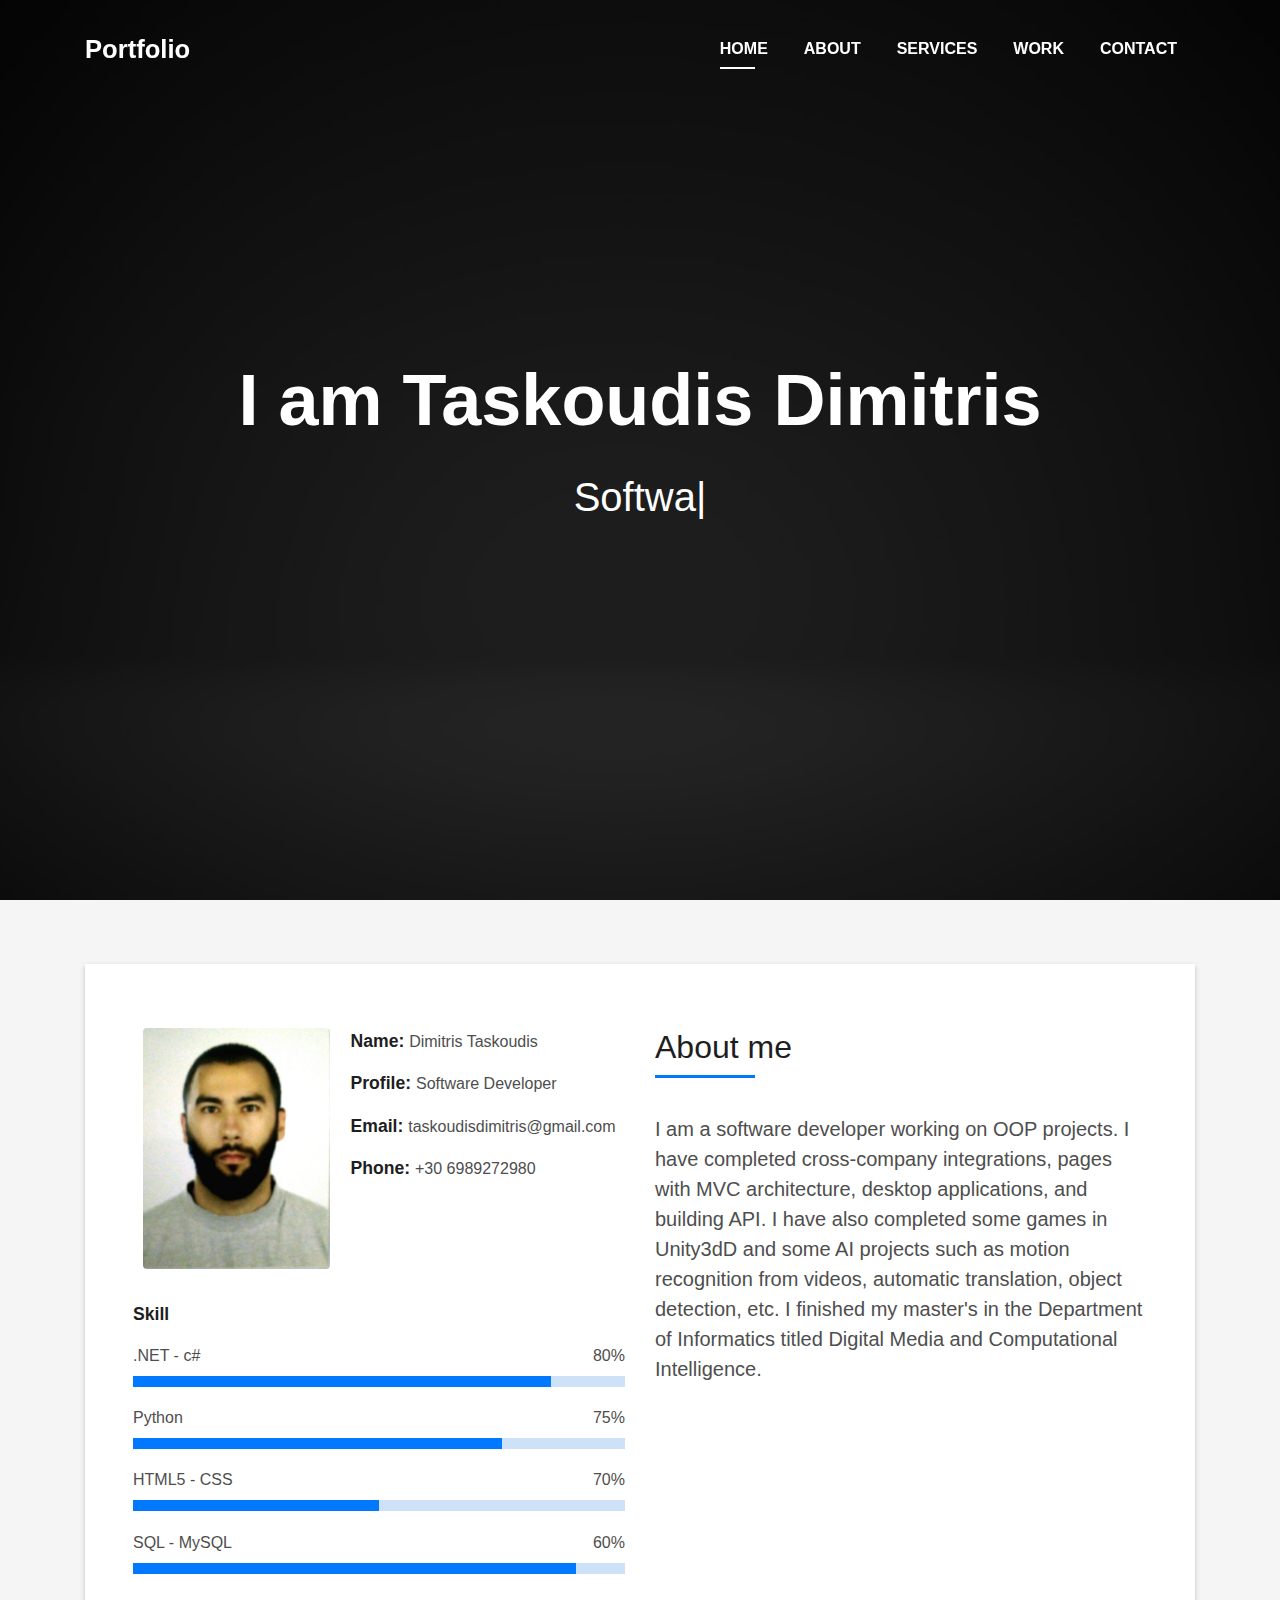
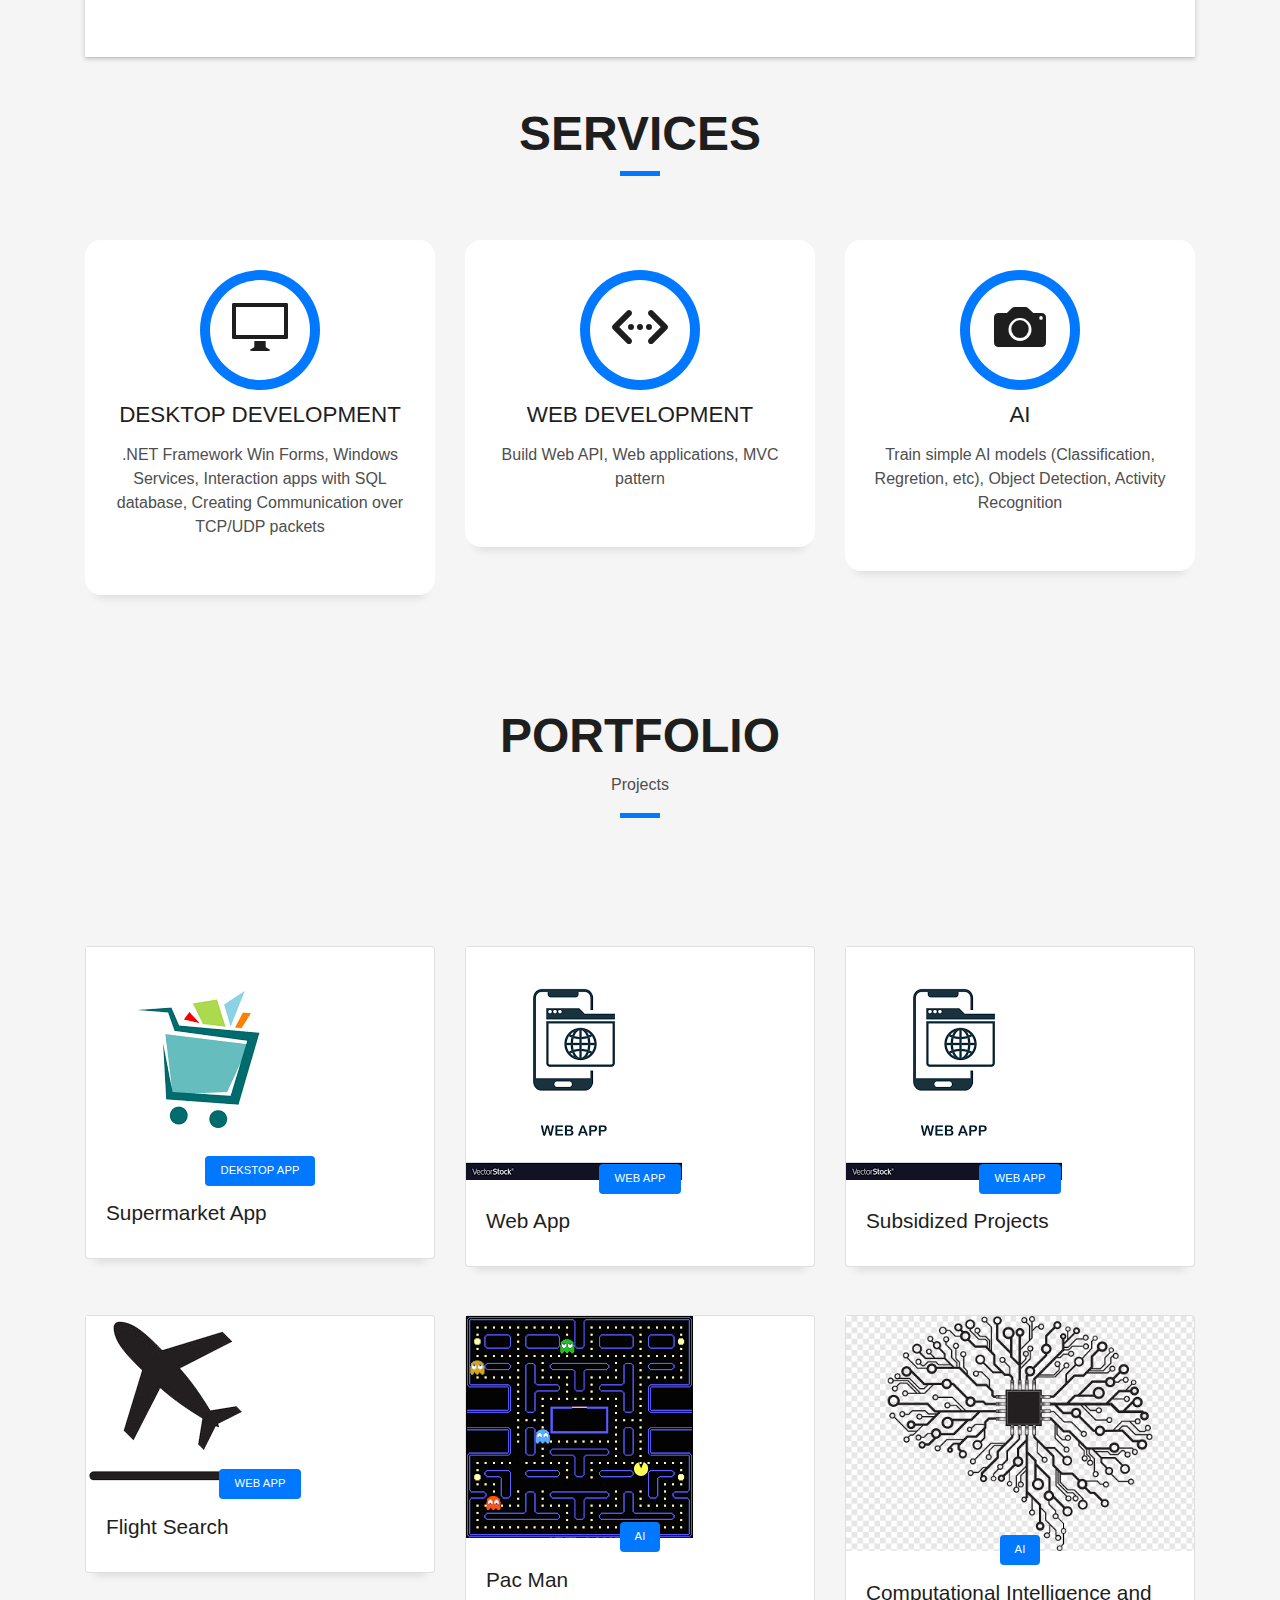
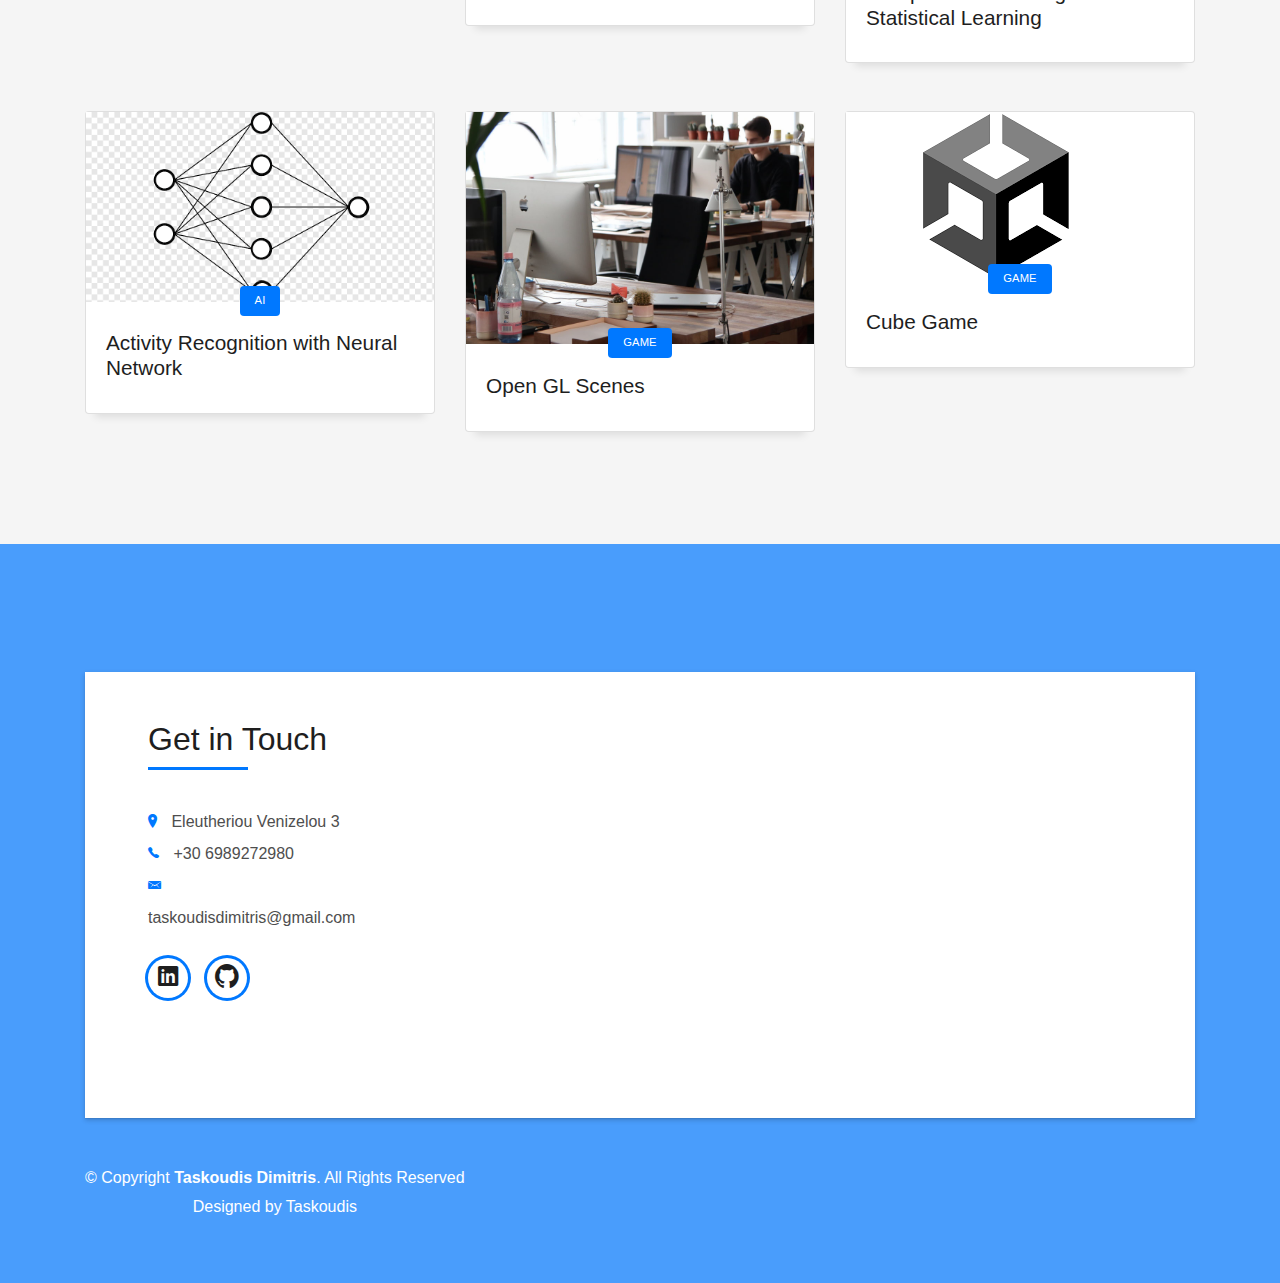
==== commit a6f13c4f: "3rd commit" ====
--- a/index.html
+++ b/index.html
@@ -153,9 +153,9 @@
             <h3 class="title-a">
               Services
             </h3>
-            <p class="subtitle-a">
-              Lorem ipsum, dolor sit amet consectetur adipisicing elit.
-            </p>
+            <!-- <p class="subtitle-a">
+             
+            </p> -->
             <div class="line-mf"></div>
           </div>
         </div>
@@ -167,12 +167,9 @@
               <span class="ico-circle"><i class="ion-monitor"></i></span>
             </div>
             <div class="service-content">
-              <h2 class="s-title">Web Design</h2>
+              <h2 class="s-title">Desktop Development</h2>
               <p class="s-description text-center">
-                Lorem ipsum dolor sit amet consectetur adipisicing elit. Magni adipisci eaque autem fugiat! Quia,
-                provident vitae! Magni
-                tempora perferendis eum non provident.
-              </p>
+                .NET Framework Win Forms, Windows Services, Interaction apps with SQL database, Creating Communication over TCP/UDP packets
             </div>
           </div>
         </div>
@@ -184,9 +181,7 @@
             <div class="service-content">
               <h2 class="s-title">Web Development</h2>
               <p class="s-description text-center">
-                Lorem ipsum dolor sit amet consectetur adipisicing elit. Magni adipisci eaque autem fugiat! Quia,
-                provident vitae! Magni
-                tempora perferendis eum non provident.
+                Build Web API, Web applications, MVC pattern
               </p>
             </div>
           </div>
@@ -197,54 +192,9 @@
               <span class="ico-circle"><i class="ion-camera"></i></span>
             </div>
             <div class="service-content">
-              <h2 class="s-title">Photography</h2>
+              <h2 class="s-title">AI</h2>
               <p class="s-description text-center">
-                Lorem ipsum dolor sit amet consectetur adipisicing elit. Magni adipisci eaque autem fugiat! Quia,
-                provident vitae! Magni
-                tempora perferendis eum non provident.
-              </p>
-            </div>
-          </div>
-        </div>
-        <div class="col-md-4">
-          <div class="service-box">
-            <div class="service-ico">
-              <span class="ico-circle"><i class="ion-android-phone-portrait"></i></span>
-            </div>
-            <div class="service-content">
-              <h2 class="s-title">Responsive Design</h2>
-              <p class="s-description text-center">
-                Lorem ipsum dolor sit amet consectetur adipisicing elit. Magni adipisci eaque autem fugiat! Quia,
-                provident vitae! Magni
-                tempora perferendis eum non provident.
-              </p>
-            </div>
-          </div>
-        </div>
-        <div class="col-md-4">
-          <div class="service-box">
-            <div class="service-ico">
-              <span class="ico-circle"><i class="ion-paintbrush"></i></span>
-            </div>
-            <div class="service-content">
-              <h2 class="s-title">Graphic Design</h2>
-              <p class="s-description text-center">
-                Lorem ipsum dolor sit amet consectetur adipisicing elit. Magni adipisci eaque autem fugiat! Quia,
-                provident vitae! Magni
-                tempora perferendis eum non provident.
-              </p>
-            </div>
-          </div>
-        </div>
-        <div class="col-md-4">
-          <div class="service-box">
-            <div class="service-ico">
-              <span class="ico-circle"><i class="ion-stats-bars"></i></span>
-            </div>
-            <div class="service-content">
-              <h2 class="s-title">Marketing Services</h2>
-              <p class="s-description text-center">
-                Test
+                Train simple AI models (Classification, Regretion, etc), Object Detection, Activity Recognition
               </p>
             </div>
           </div>
@@ -264,7 +214,7 @@
               Portfolio
             </h3>
             <p class="subtitle-a">
-              Test
+              Projects
             </p>
             <div class="line-mf"></div>
           </div>
@@ -281,39 +231,161 @@
         <div class="col-md-4">
           <div class="card card-blog">
             <div class="card-img">
-              <a href="Projects.html"><img src="img/post-3.jpg" alt="" class="img-fluid"></a>
-            </div>
-            <div class="card-body">
-              <div class="card-category-box">
-                <div class="card-category">
-                  <h6 class="category">Web Design</h6>
-                </div>
-              </div>
-              <h3 class="card-title"><a href="Projects.html">See more ideas about Travel</a></h3>
-              <p class="card-description">
-               Test
-              </p>
-            </div>
-            <div class="card-footer">
-              <div class="post-author">
-                <a href="#">
-                  <img src="img/testimonial-2.jpg" alt="" class="avatar rounded-circle">
-                  <span class="author">Morgan Freeman</span>
-                </a>
-              </div>
-              <div class="post-date">
-                <span class="ion-ios-clock-outline"></span> 10 min
-              </div>
-            </div>
-          </div>
-        </div>
+              <a href="./Supermarket.html"><img src="img/Supermarket2.png" alt="" class="img-fluid"></a>
+            </div>
+            <div class="card-body">
+              <div class="card-category-box">
+                <div class="card-category">
+                  <h6 class="category">Dekstop App</h6>
+                </div>
+              </div>
+              <h3 class="card-title"><a href="./Supermarket.html">Supermarket App</a></h3>
+            </div>
+          </div>
+        </div>
+
+
+        <div class="col-md-4">
+          <div class="card card-blog">
+            <div class="card-img">
+              <a href="/Templates/WebApp.html"><img src="img/webapp.png" alt="" class="img-fluid"></a>
+            </div>
+            <div class="card-body">
+              <div class="card-category-box">
+                <div class="card-category">
+                  <h6 class="category">Web App</h6>
+                </div>
+              </div>
+              <h3 class="card-title"><a href="/Templates/WebApp.html">Web App</a></h3>
+            </div>
+          </div>
+        </div>
+
+
+        <div class="col-md-4">
+          <div class="card card-blog">
+            <div class="card-img">
+              <a href="/Templates/Subsidized.html"><img src="img/webapp.png" alt="" class="img-fluid"></a>
+            </div>
+            <div class="card-body">
+              <div class="card-category-box">
+                <div class="card-category">
+                  <h6 class="category">Web App</h6>
+                </div>
+              </div>
+              <h3 class="card-title"><a href="/Templates/Subsidized.html">Subsidized Projects</a></h3>
+            </div>
+          </div>
+        </div>
+
+        <div class="col-md-4">
+          <div class="card card-blog">
+            <div class="card-img">
+              <a href="/Templates/FlightSearchApp.html"><img src="img/flight.png" alt="" class="img-fluid"></a>
+            </div>
+            <div class="card-body">
+              <div class="card-category-box">
+                <div class="card-category">
+                  <h6 class="category">Web App</h6>
+                </div>
+              </div>
+              <h3 class="card-title"><a href="/Templates/FlightSearchApp.html">Flight Search</a></h3>
+            </div>
+          </div>
+        </div>
+
+
+        <div class="col-md-4">
+          <div class="card card-blog">
+            <div class="card-img">
+              <a href="/Templates/PacMan.html"><img src="img/pacman.png" alt="" class="img-fluid"></a>
+            </div>
+            <div class="card-body">
+              <div class="card-category-box">
+                <div class="card-category">
+                  <h6 class="category">AI</h6>
+                </div>
+              </div>
+              <h3 class="card-title"><a href="/Templates/PacMan.html">Pac Man</a></h3>
+            </div>
+          </div>
+        </div>
+
+
+        <div class="col-md-4">
+          <div class="card card-blog">
+            <div class="card-img">
+              <a href="/Templates/Classification_Clustering.html"><img src="img/AI.png" alt="" class="img-fluid"></a>
+            </div>
+            <div class="card-body">
+              <div class="card-category-box">
+                <div class="card-category">
+                  <h6 class="category">AI</h6>
+                </div>
+              </div>
+              <h3 class="card-title"><a href="/Templates/Classification_Clustering.html">Computational Intelligence and Statistical Learning</a></h3>
+            </div>
+          </div>
+        </div>
+
+        <div class="col-md-4">
+          <div class="card card-blog">
+            <div class="card-img">
+              <a href="/Templates/Projects.html"><img src="img/NeuralNetwork.png" alt="" class="img-fluid"></a>
+            </div>
+            <div class="card-body">
+              <div class="card-category-box">
+                <div class="card-category">
+                  <h6 class="category">AI</h6>
+                </div>
+              </div>
+              <h3 class="card-title"><a href="/Templates/Projects.html">Activity Recognition with Neural Network</a></h3>
+            </div>
+          </div>
+        </div>
+
+        <div class="col-md-4">
+          <div class="card card-blog">
+            <div class="card-img">
+              <a href="OpenGL.html"><img src="img/post-3.jpg" alt="" class="img-fluid"></a>
+            </div>
+            <div class="card-body">
+              <div class="card-category-box">
+                <div class="card-category">
+                  <h6 class="category">Game</h6>
+                </div>
+              </div>
+              <h3 class="card-title"><a href="OpenGL.html">Open GL Scenes</a></h3>
+            </div>
+          </div>
+        </div>
+
+
+        <div class="col-md-4">
+          <div class="card card-blog">
+            <div class="card-img">
+              <a href="/Templates/CubeGame.html"><img src="img/Unity.png" alt="" class="img-fluid"></a>
+            </div>
+            <div class="card-body">
+              <div class="card-category-box">
+                <div class="card-category">
+                  <h6 class="category">Game</h6>
+                </div>
+              </div>
+              <h3 class="card-title"><a href="/Templates/CubeGame.html">Cube Game</a></h3>
+            </div>
+          </div>
+        </div>
+
+        
       </div>
     </div>
   </section>
   <!--/ Section Blog End /-->
 
   <!--/ Section Contact-Footer Star /-->
-  <section class="paralax-mf footer-paralax bg-image sect-mt4 route" style="background-image: url(img/overlay-bg.jpg)">
+  <!-- <section class="paralax-mf footer-paralax bg-image sect-mt4 route" style="background-image: url(/img/overlay-bg.jpg)"> -->
+    <section class="paralax-mf footer-paralax bg-image sect-mt4 route">
     <div class="overlay-mf"></div>
     <div class="container">
       <div class="row">
@@ -323,46 +395,6 @@
               <div class="row">
                 <div class="col-md-6">
                   <div class="title-box-2">
-                    <h5 class="title-left">
-                      Send Message Us
-                    </h5>
-                  </div>
-                  <div>
-                      <form action="" method="post" role="form" class="contactForm">
-                      <div id="sendmessage">Your message has been sent. Thank you!</div>
-                      <div id="errormessage"></div>
-                      <div class="row">
-                        <div class="col-md-12 mb-3">
-                          <div class="form-group">
-                            <input type="text" name="name" class="form-control" id="name" placeholder="Your Name" data-rule="minlen:4" data-msg="Please enter at least 4 chars" />
-                            <div class="validation"></div>
-                          </div>
-                        </div>
-                        <div class="col-md-12 mb-3">
-                          <div class="form-group">
-                            <input type="email" class="form-control" name="email" id="email" placeholder="Your Email" data-rule="email" data-msg="Please enter a valid email" />
-                            <div class="validation"></div>
-                          </div>
-                        </div>
-                        <div class="col-md-12 mb-3">
-                            <div class="form-group">
-                              <input type="text" class="form-control" name="subject" id="subject" placeholder="Subject" data-rule="minlen:4" data-msg="Please enter at least 8 chars of subject" />
-                              <div class="validation"></div>
-                            </div>
-                        </div>
-                        <div class="col-md-12 mb-3">
-                          <div class="form-group">
-                            <textarea class="form-control" name="message" rows="5" data-rule="required" data-msg="Please write something for us" placeholder="Message"></textarea>
-                            <div class="validation"></div>
-                          </div>
-                        </div>
-                        <div class="col-md-12">
-                          <button type="submit" class="button button-a button-big button-rouded">Send Message</button>
-                        </div>
-                      </div>
-                    </form>
-                  </div>
-                </div>
                 <div class="col-md-6">
                   <div class="title-box-2 pt-4 pt-md-0">
                     <h5 class="title-left">
@@ -370,9 +402,6 @@
                     </h5>
                   </div>
                   <div class="more-info">
-                    <p class="lead">
-                      Test
-                    </p>
                     <ul class="list-ico">
                       <li><span class="ion-ios-location"></span> Eleutheriou Venizelou 3</li>
                       <li><span class="ion-ios-telephone"></span> +30 6989272980</li>
@@ -381,19 +410,18 @@
                   </div>
                   <div class="socials">
                     <ul>
-                      <li><a href=""><span class="ico-circle"><i class="ion-social-facebook"></i></span></a></li>
-                      <li><a href=""><span class="ico-circle"><i class="ion-social-instagram"></i></span></a></li>
-                      <li><a href=""><span class="ico-circle"><i class="ion-social-twitter"></i></span></a></li>
-                      <li><a href=""><span class="ico-circle"><i class="ion-social-pinterest"></i></span></a></li>
-                    </ul>
-                  </div>
-                </div>
-              </div>
-            </div>
-          </div>
-        </div>
-      </div>
-    </div>
+                      <li><a href=""><span class="ico-circle"><i class="ion-social-linkedin"></i></span></a></li>
+                      <li><a href=""><span class="ico-circle"><i class="ion-social-github"></i></span></a></li>
+                   </ul>
+                  </div>
+                </div>
+              </div>
+            </div>
+          </div>
+        </div>
+      </div>
+    </div>
+
     <footer>
       <div class="container">
         <div class="row">
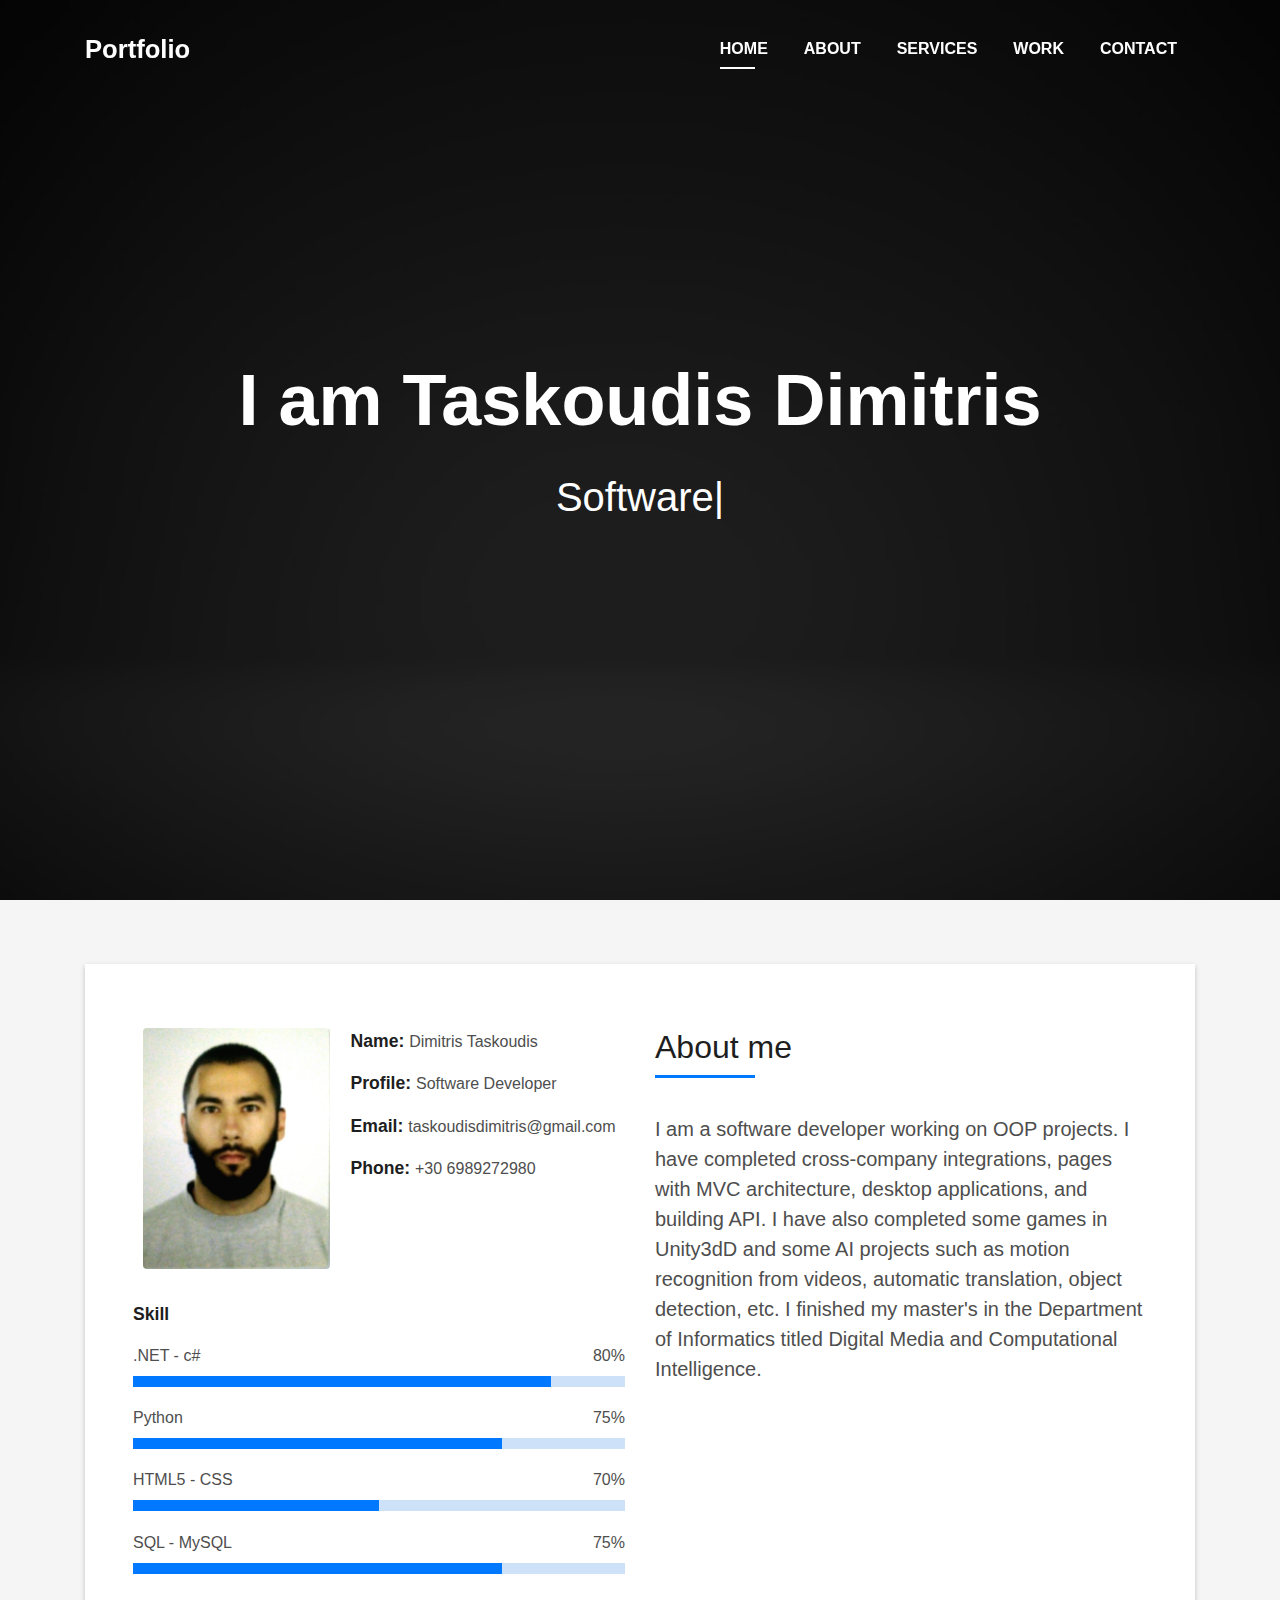
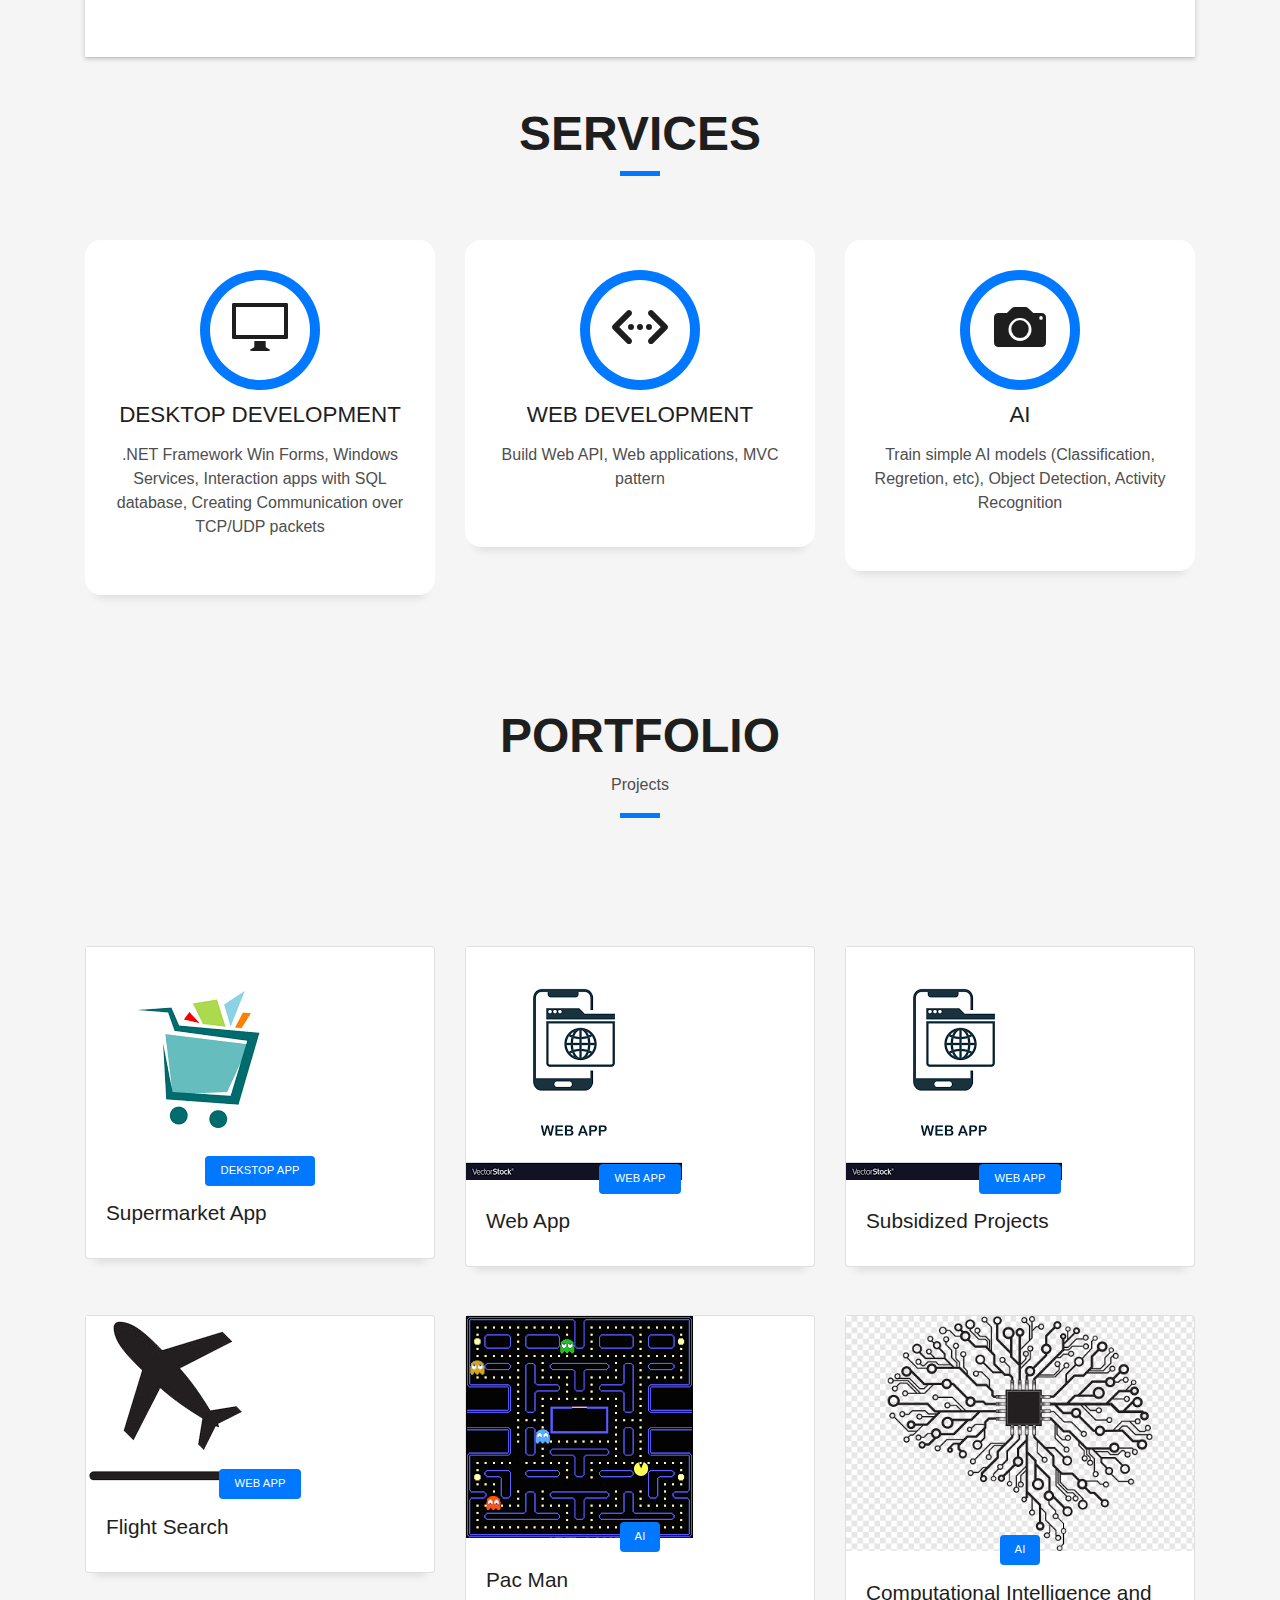
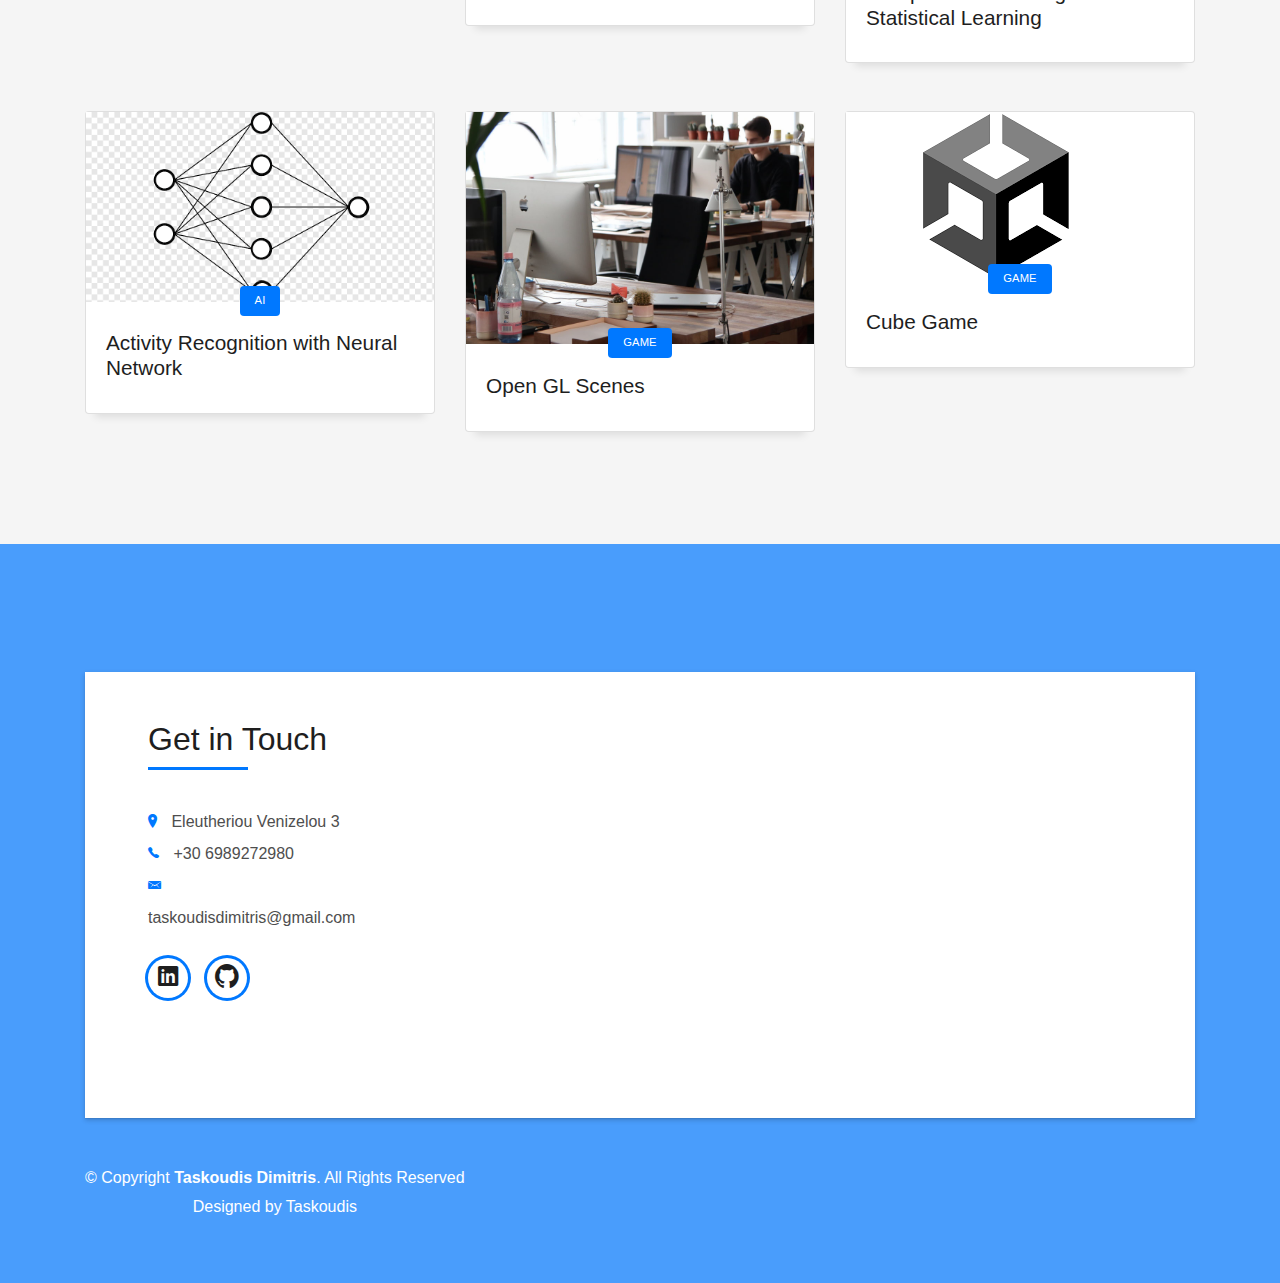
==== commit d75d8855: "4th commit" ====
--- a/index.html
+++ b/index.html
@@ -115,10 +115,10 @@
                     <div class="progress-bar" role="progressbar" style="width: 50%" aria-valuenow="50" aria-valuemin="0"
                       aria-valuemax="100"></div>
                   </div>
-                  <span>SQL - MySQL</span> <span class="pull-right">60%</span>
+                  <span>SQL - MySQL</span> <span class="pull-right">75%</span>
                   <div class="progress">
-                    <div class="progress-bar" role="progressbar" style="width: 90%" aria-valuenow="90" aria-valuemin="0"
-                      aria-valuemax="100"></div>
+                    <div class="progress-bar" role="progressbar" style="width: 75%" aria-valuenow="75" aria-valuemin="0"
+                      aria-valuemax="75"></div>
                   </div>
                 </div>
               </div>
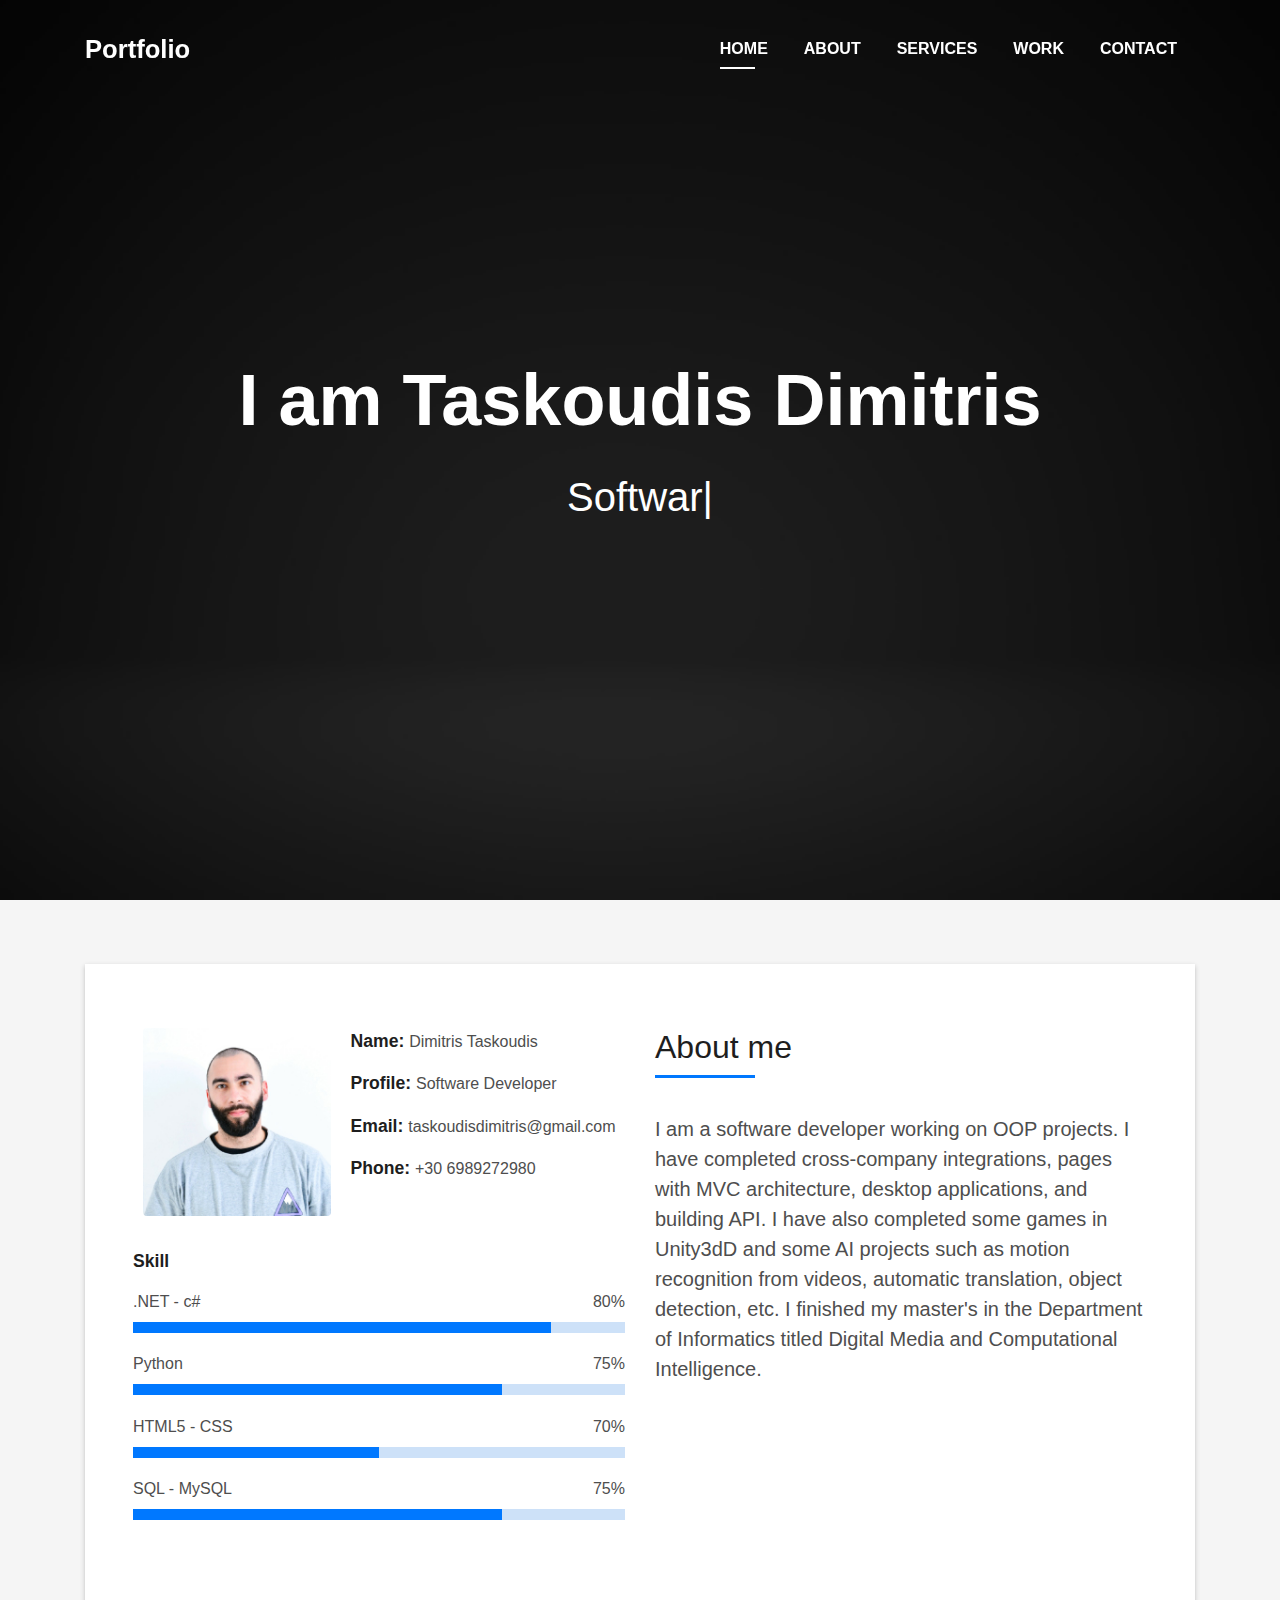
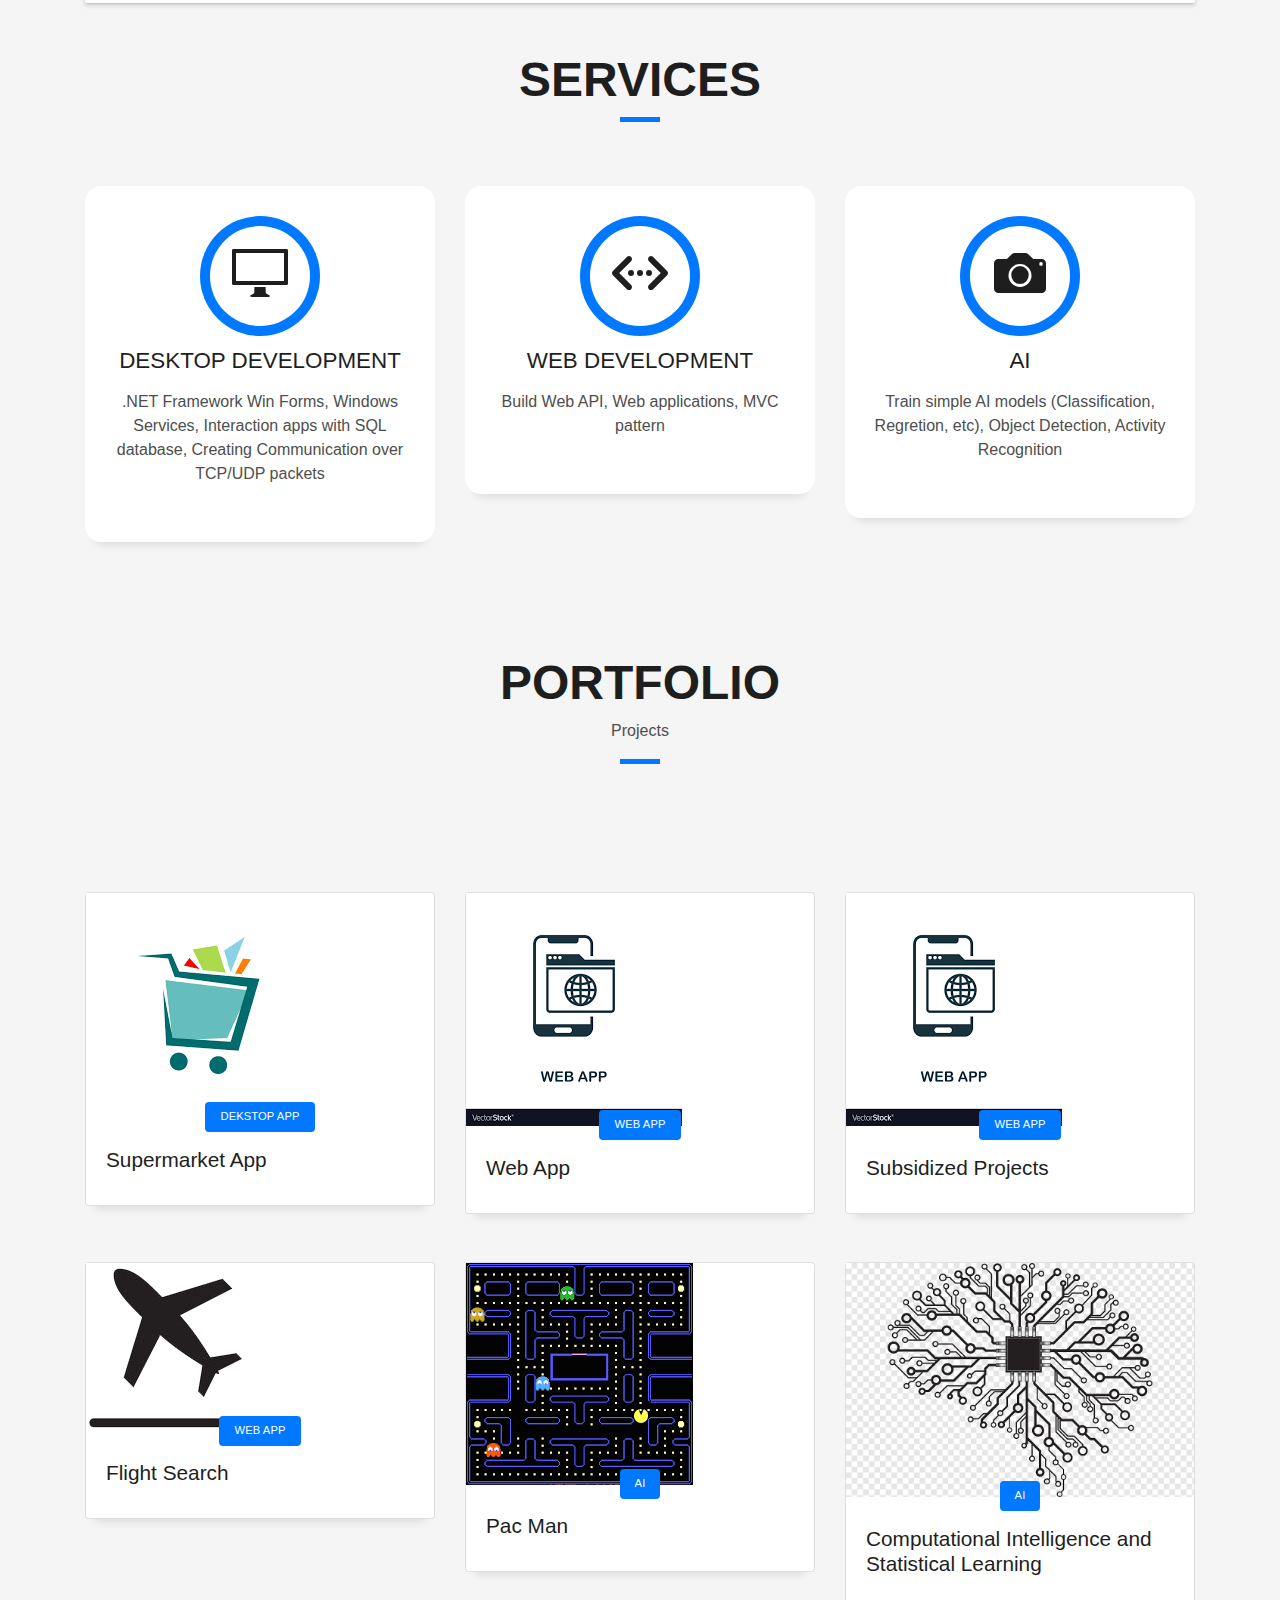
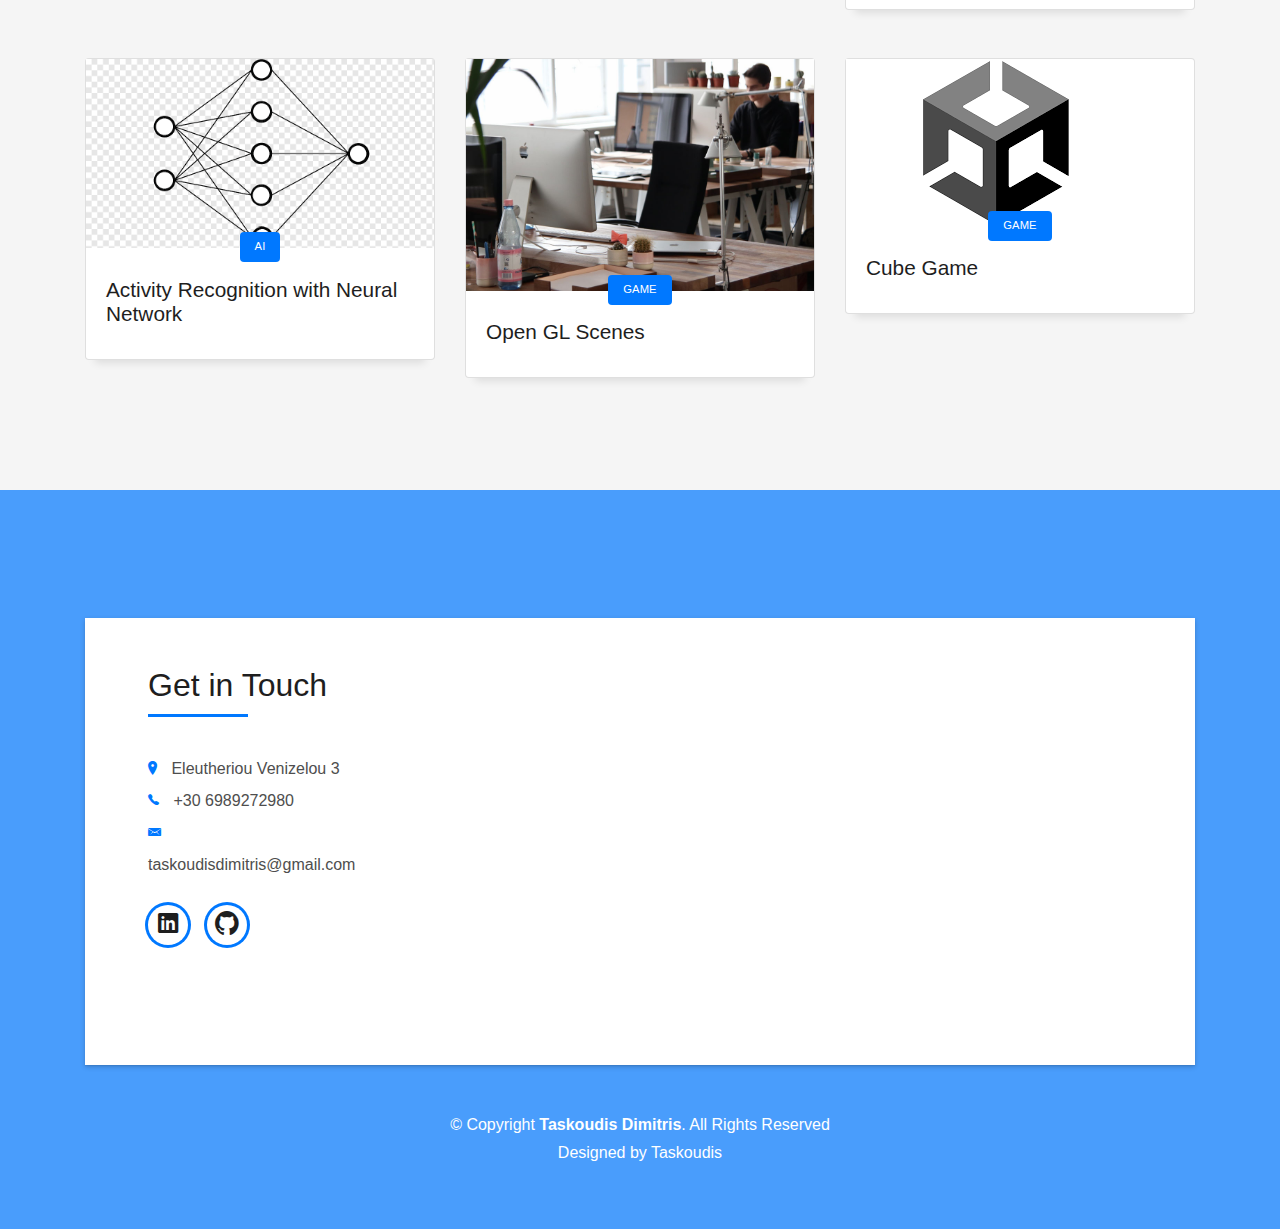
==== commit 19d60f84: "Image, index" ====
--- a/index.html
+++ b/index.html
@@ -86,7 +86,7 @@
                 <div class="row">
                   <div class="col-sm-6 col-md-5">
                     <div class="about-img">
-                      <img src="img/Me.jpg" class="img-fluid rounded b-shadow-a" alt="">
+                      <img src="img/Me.jpeg" class="img-fluid rounded b-shadow-a" alt="">
                     </div>
                   </div>
                   <div class="col-sm-6 col-md-7">
@@ -410,8 +410,8 @@
                   </div>
                   <div class="socials">
                     <ul>
-                      <li><a href=""><span class="ico-circle"><i class="ion-social-linkedin"></i></span></a></li>
-                      <li><a href=""><span class="ico-circle"><i class="ion-social-github"></i></span></a></li>
+                      <li><a href="https://www.linkedin.com/in/dimitris-taskoudis-b22bb3186/"><span class="ico-circle"><i class="ion-social-linkedin"></i></span></a></li>
+                      <li><a href="https://github.com/TaskoudisDimi"><span class="ico-circle"><i class="ion-social-github"></i></span></a></li>
                    </ul>
                   </div>
                 </div>
@@ -420,28 +420,28 @@
           </div>
         </div>
       </div>
-    </div>
-
-    <footer>
-      <div class="container">
-        <div class="row">
-          <div class="col-sm-12">
-            <div class="copyright-box">
-              <p class="copyright">&copy; Copyright <strong>Taskoudis Dimitris</strong>. All Rights Reserved</p>
-              <div class="credits">
-                Designed by <a>Taskoudis</a>
-              </div>
-            </div>
-          </div>
-        </div>
-      </div>
-    </footer>
+      <footer>
+        <div class="container">
+          <div class="row">
+            <div class="col-sm-12">
+              <div class="copyright-box">
+                <p class="copyright">&copy; Copyright <strong>Taskoudis Dimitris</strong>. All Rights Reserved</p>
+                <div class="credits">
+                  Designed by <a>Taskoudis</a>
+                </div>
+              </div>
+            </div>
+          </div>
+        </div>
+      </footer>
+    </div>
   </section>
   <!--/ Section Contact-footer End /-->
 
   <a href="#" class="back-to-top"><i class="fa fa-chevron-up"></i></a>
   <div id="preloader"></div>
 
+  
   <!-- JavaScript Libraries -->
   <script src="lib/jquery/jquery.min.js"></script>
   <script src="lib/jquery/jquery-migrate.min.js"></script>
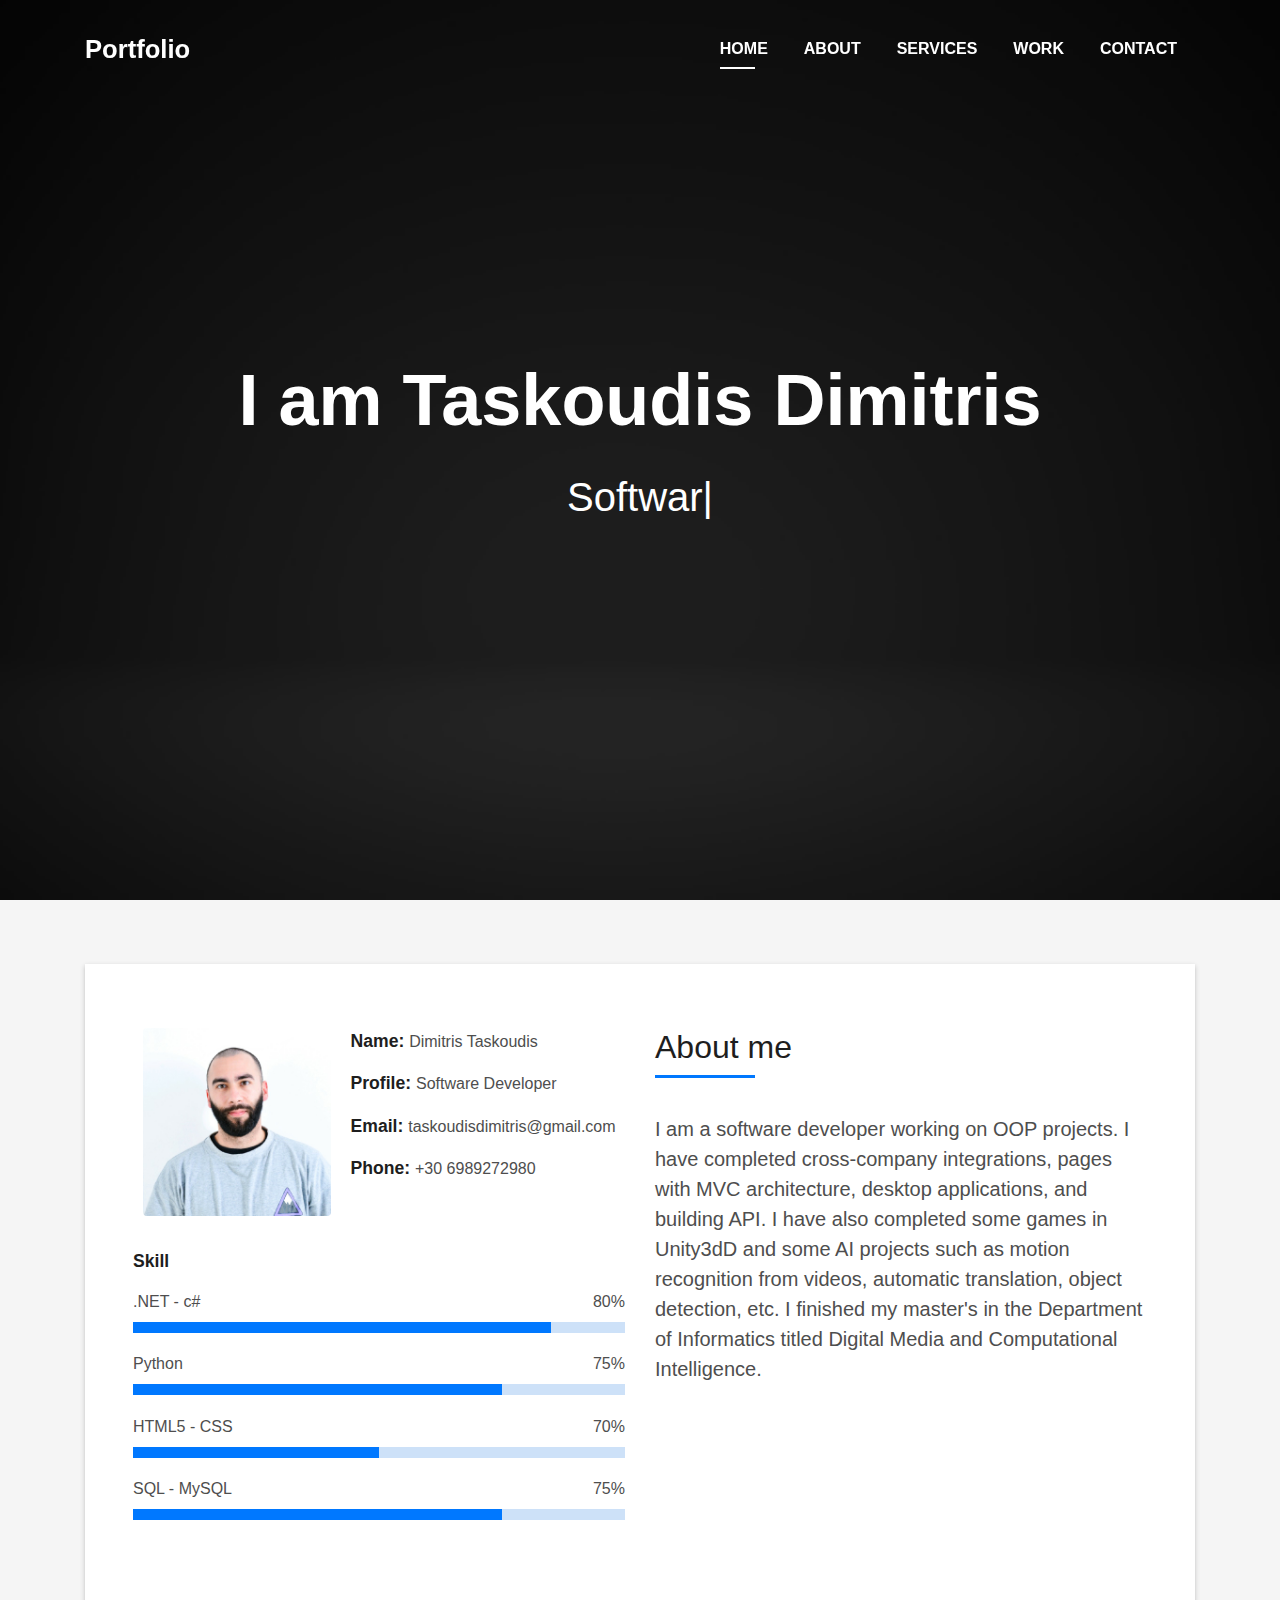
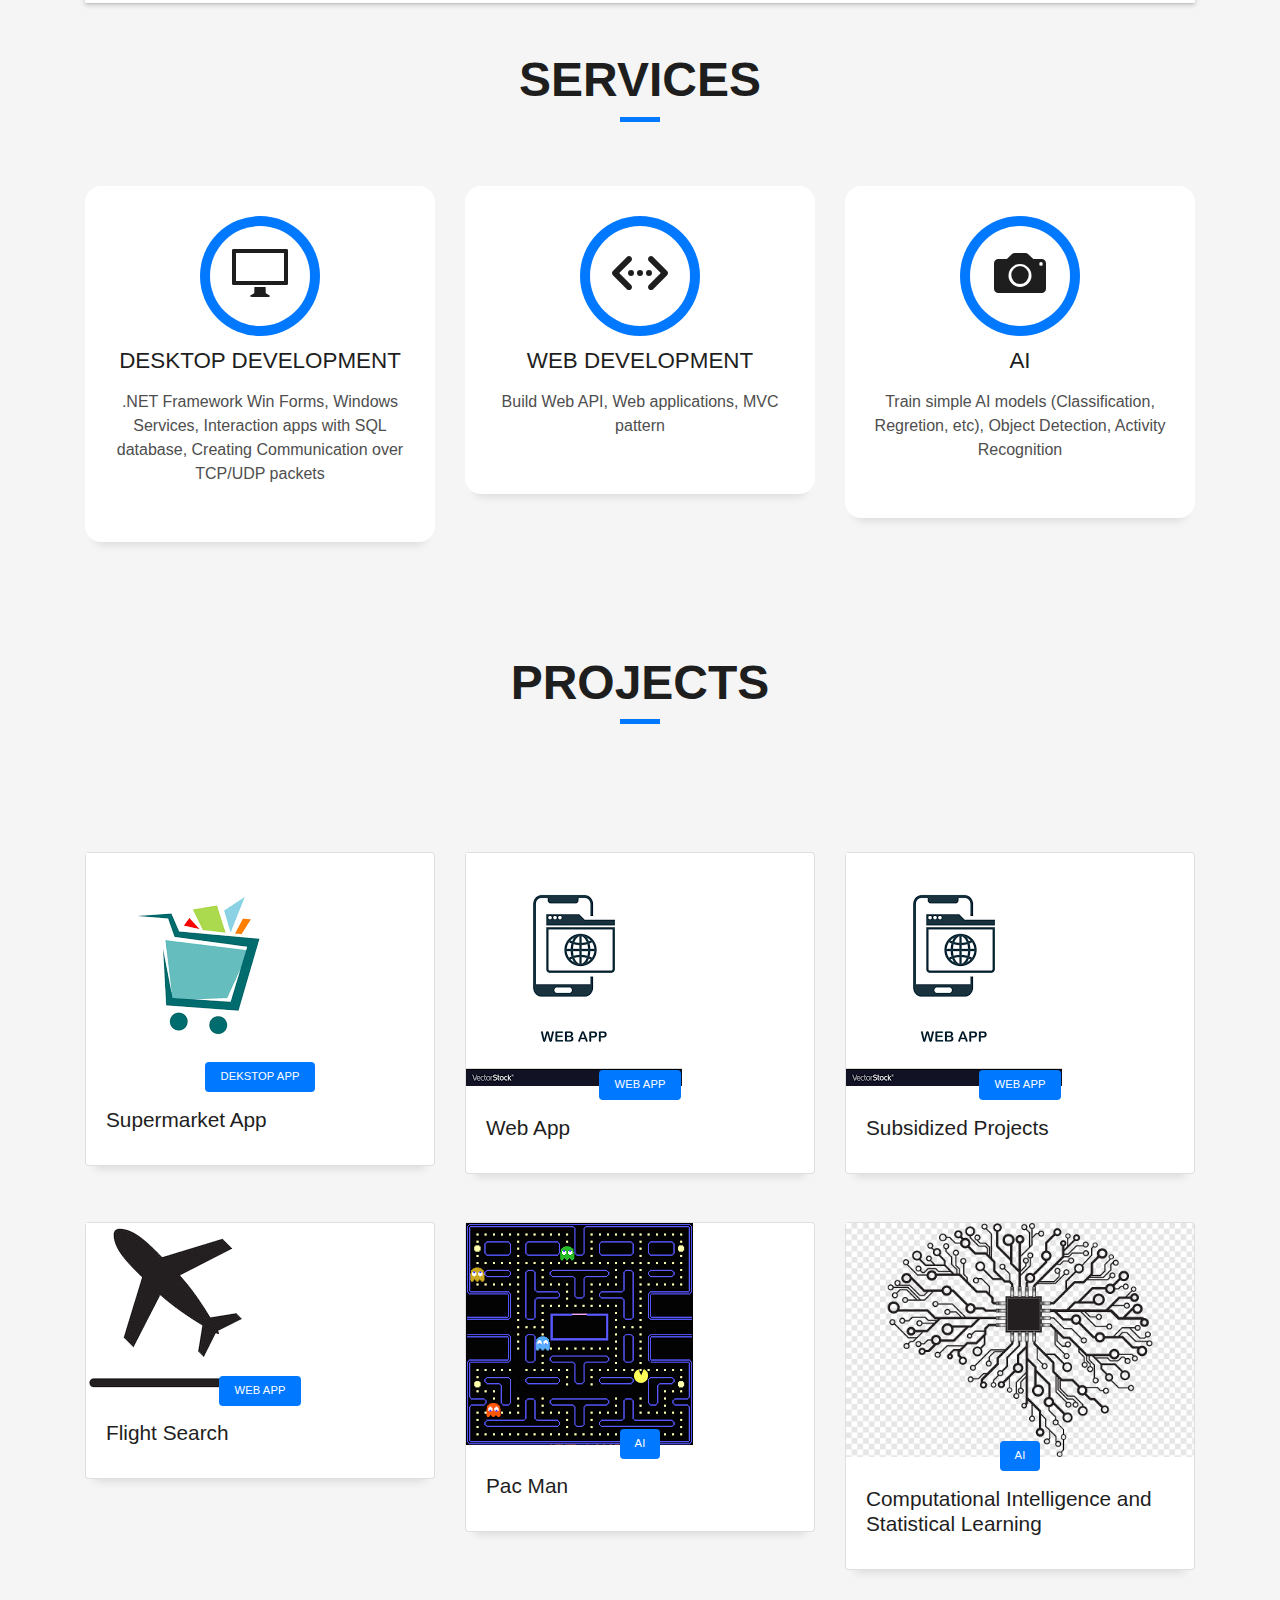
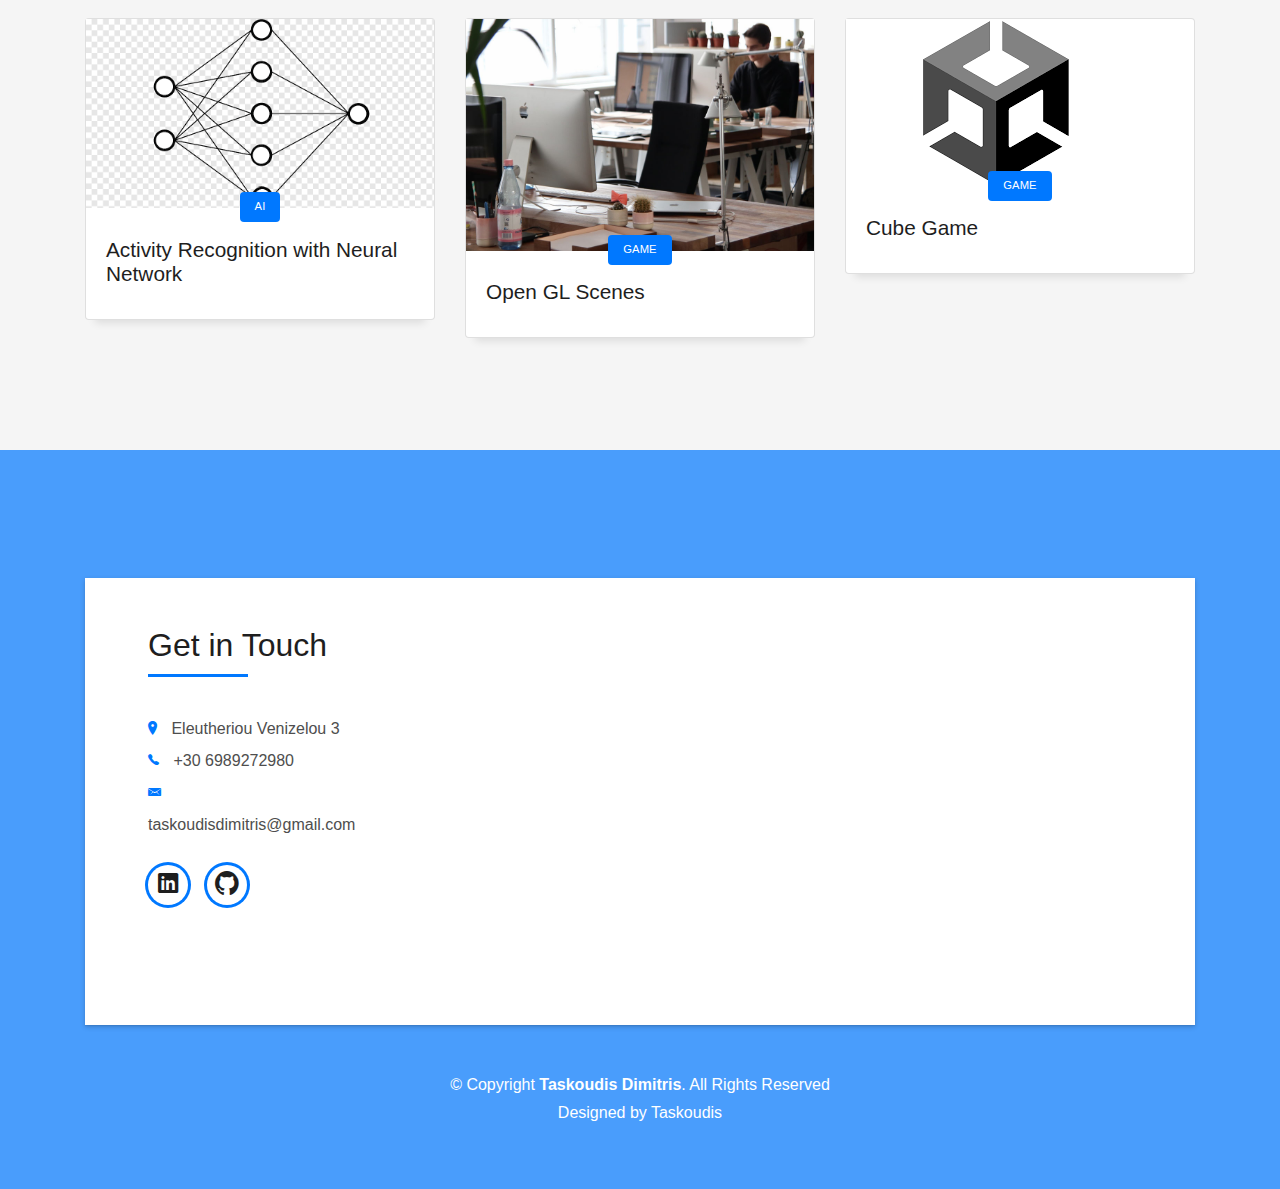
==== commit 9cfa218d: "Projects" ====
--- a/index.html
+++ b/index.html
@@ -211,11 +211,8 @@
         <div class="col-sm-12">
           <div class="title-box text-center">
             <h3 class="title-a">
-              Portfolio
+              Projects
             </h3>
-            <p class="subtitle-a">
-              Projects
-            </p>
             <div class="line-mf"></div>
           </div>
         </div>
@@ -231,7 +228,7 @@
         <div class="col-md-4">
           <div class="card card-blog">
             <div class="card-img">
-              <a href="./Supermarket.html"><img src="img/Supermarket2.png" alt="" class="img-fluid"></a>
+              <a href="Supermarket.html"><img src="img/Supermarket2.png" alt="" class="img-fluid"></a>
             </div>
             <div class="card-body">
               <div class="card-category-box">
@@ -239,16 +236,16 @@
                   <h6 class="category">Dekstop App</h6>
                 </div>
               </div>
-              <h3 class="card-title"><a href="./Supermarket.html">Supermarket App</a></h3>
-            </div>
-          </div>
-        </div>
-
-
-        <div class="col-md-4">
-          <div class="card card-blog">
-            <div class="card-img">
-              <a href="/Templates/WebApp.html"><img src="img/webapp.png" alt="" class="img-fluid"></a>
+              <h3 class="card-title"><a href="Supermarket.html">Supermarket App</a></h3>
+            </div>
+          </div>
+        </div>
+
+
+        <div class="col-md-4">
+          <div class="card card-blog">
+            <div class="card-img">
+              <a href="WebApp.html"><img src="img/webapp.png" alt="" class="img-fluid"></a>
             </div>
             <div class="card-body">
               <div class="card-category-box">
@@ -256,16 +253,16 @@
                   <h6 class="category">Web App</h6>
                 </div>
               </div>
-              <h3 class="card-title"><a href="/Templates/WebApp.html">Web App</a></h3>
-            </div>
-          </div>
-        </div>
-
-
-        <div class="col-md-4">
-          <div class="card card-blog">
-            <div class="card-img">
-              <a href="/Templates/Subsidized.html"><img src="img/webapp.png" alt="" class="img-fluid"></a>
+              <h3 class="card-title"><a href="WebApp.html">Web App</a></h3>
+            </div>
+          </div>
+        </div>
+
+
+        <div class="col-md-4">
+          <div class="card card-blog">
+            <div class="card-img">
+              <a href="Subsidized.html"><img src="img/webapp.png" alt="" class="img-fluid"></a>
             </div>
             <div class="card-body">
               <div class="card-category-box">
@@ -273,15 +270,15 @@
                   <h6 class="category">Web App</h6>
                 </div>
               </div>
-              <h3 class="card-title"><a href="/Templates/Subsidized.html">Subsidized Projects</a></h3>
-            </div>
-          </div>
-        </div>
-
-        <div class="col-md-4">
-          <div class="card card-blog">
-            <div class="card-img">
-              <a href="/Templates/FlightSearchApp.html"><img src="img/flight.png" alt="" class="img-fluid"></a>
+              <h3 class="card-title"><a href="Subsidized.html">Subsidized Projects</a></h3>
+            </div>
+          </div>
+        </div>
+
+        <div class="col-md-4">
+          <div class="card card-blog">
+            <div class="card-img">
+              <a href="FlightSearchApp.html"><img src="img/flight.png" alt="" class="img-fluid"></a>
             </div>
             <div class="card-body">
               <div class="card-category-box">
@@ -289,16 +286,16 @@
                   <h6 class="category">Web App</h6>
                 </div>
               </div>
-              <h3 class="card-title"><a href="/Templates/FlightSearchApp.html">Flight Search</a></h3>
-            </div>
-          </div>
-        </div>
-
-
-        <div class="col-md-4">
-          <div class="card card-blog">
-            <div class="card-img">
-              <a href="/Templates/PacMan.html"><img src="img/pacman.png" alt="" class="img-fluid"></a>
+              <h3 class="card-title"><a href="FlightSearchApp.html">Flight Search</a></h3>
+            </div>
+          </div>
+        </div>
+
+
+        <div class="col-md-4">
+          <div class="card card-blog">
+            <div class="card-img">
+              <a href="PacMan.html"><img src="img/pacman.png" alt="" class="img-fluid"></a>
             </div>
             <div class="card-body">
               <div class="card-category-box">
@@ -306,16 +303,16 @@
                   <h6 class="category">AI</h6>
                 </div>
               </div>
-              <h3 class="card-title"><a href="/Templates/PacMan.html">Pac Man</a></h3>
-            </div>
-          </div>
-        </div>
-
-
-        <div class="col-md-4">
-          <div class="card card-blog">
-            <div class="card-img">
-              <a href="/Templates/Classification_Clustering.html"><img src="img/AI.png" alt="" class="img-fluid"></a>
+              <h3 class="card-title"><a href="PacMan.html">Pac Man</a></h3>
+            </div>
+          </div>
+        </div>
+
+
+        <div class="col-md-4">
+          <div class="card card-blog">
+            <div class="card-img">
+              <a href="Classification_Clustering.html"><img src="img/AI.png" alt="" class="img-fluid"></a>
             </div>
             <div class="card-body">
               <div class="card-category-box">
@@ -323,15 +320,15 @@
                   <h6 class="category">AI</h6>
                 </div>
               </div>
-              <h3 class="card-title"><a href="/Templates/Classification_Clustering.html">Computational Intelligence and Statistical Learning</a></h3>
-            </div>
-          </div>
-        </div>
-
-        <div class="col-md-4">
-          <div class="card card-blog">
-            <div class="card-img">
-              <a href="/Templates/Projects.html"><img src="img/NeuralNetwork.png" alt="" class="img-fluid"></a>
+              <h3 class="card-title"><a href="Classification_Clustering.html">Computational Intelligence and Statistical Learning</a></h3>
+            </div>
+          </div>
+        </div>
+
+        <div class="col-md-4">
+          <div class="card card-blog">
+            <div class="card-img">
+              <a href="ActivityRecognition.html"><img src="img/NeuralNetwork.png" alt="" class="img-fluid"></a>
             </div>
             <div class="card-body">
               <div class="card-category-box">
@@ -339,7 +336,7 @@
                   <h6 class="category">AI</h6>
                 </div>
               </div>
-              <h3 class="card-title"><a href="/Templates/Projects.html">Activity Recognition with Neural Network</a></h3>
+              <h3 class="card-title"><a href="ActivityRecognition.html">Activity Recognition with Neural Network</a></h3>
             </div>
           </div>
         </div>
@@ -364,7 +361,7 @@
         <div class="col-md-4">
           <div class="card card-blog">
             <div class="card-img">
-              <a href="/Templates/CubeGame.html"><img src="img/Unity.png" alt="" class="img-fluid"></a>
+              <a href="CubeGame.html"><img src="img/Unity.png" alt="" class="img-fluid"></a>
             </div>
             <div class="card-body">
               <div class="card-category-box">
@@ -372,7 +369,7 @@
                   <h6 class="category">Game</h6>
                 </div>
               </div>
-              <h3 class="card-title"><a href="/Templates/CubeGame.html">Cube Game</a></h3>
+              <h3 class="card-title"><a href="CubeGame.html">Cube Game</a></h3>
             </div>
           </div>
         </div>
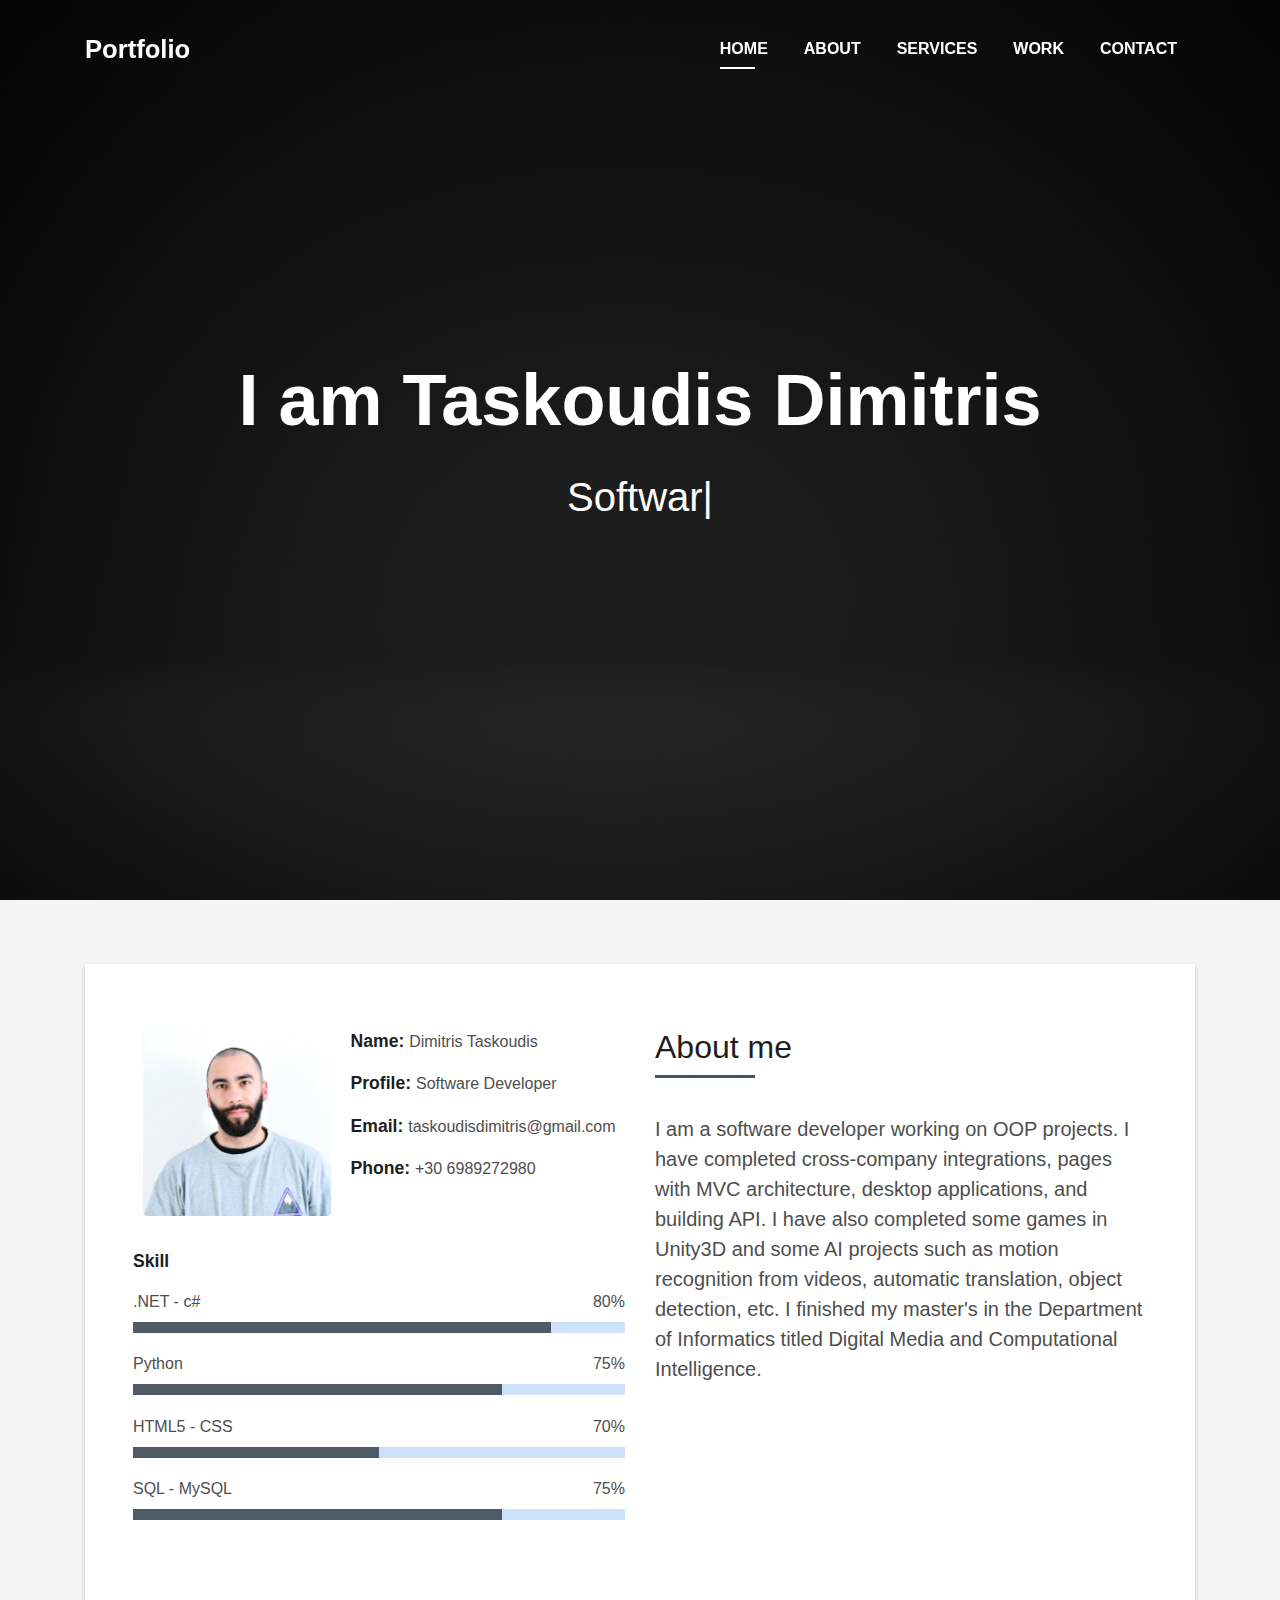
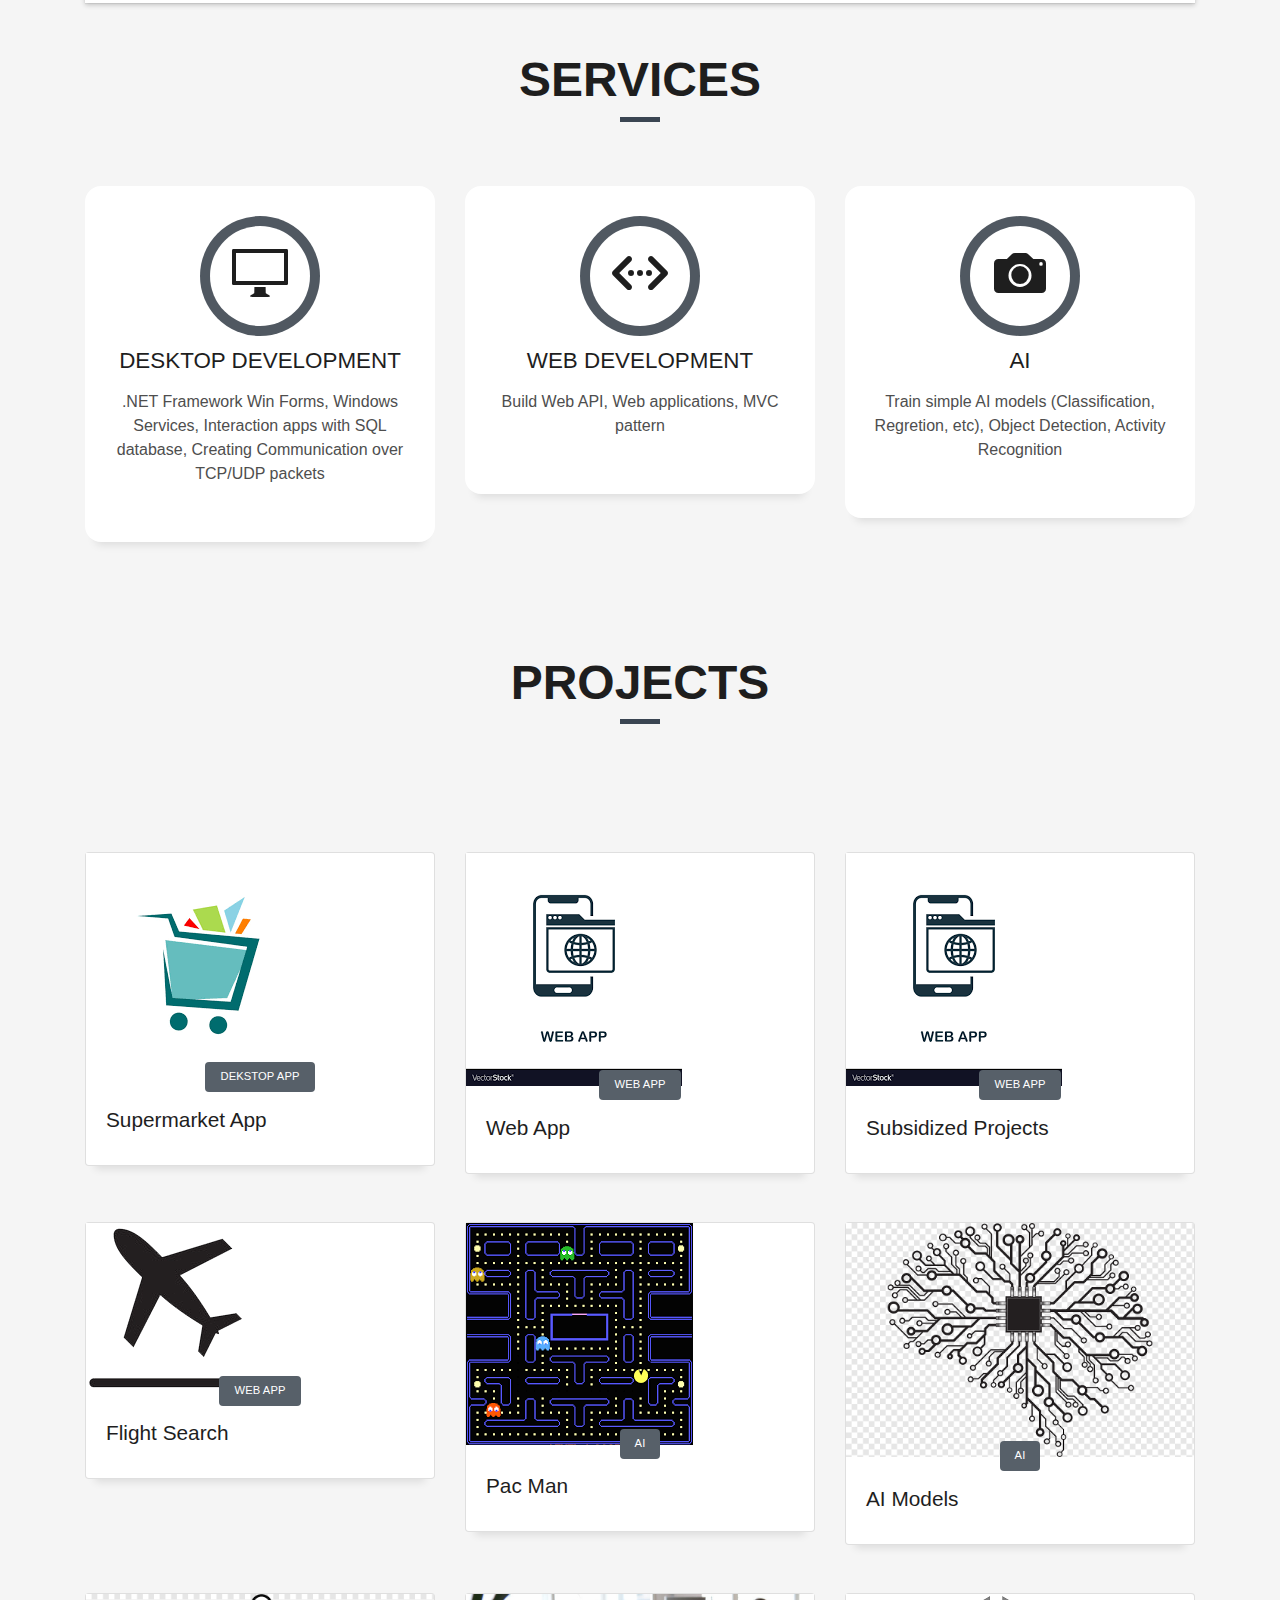
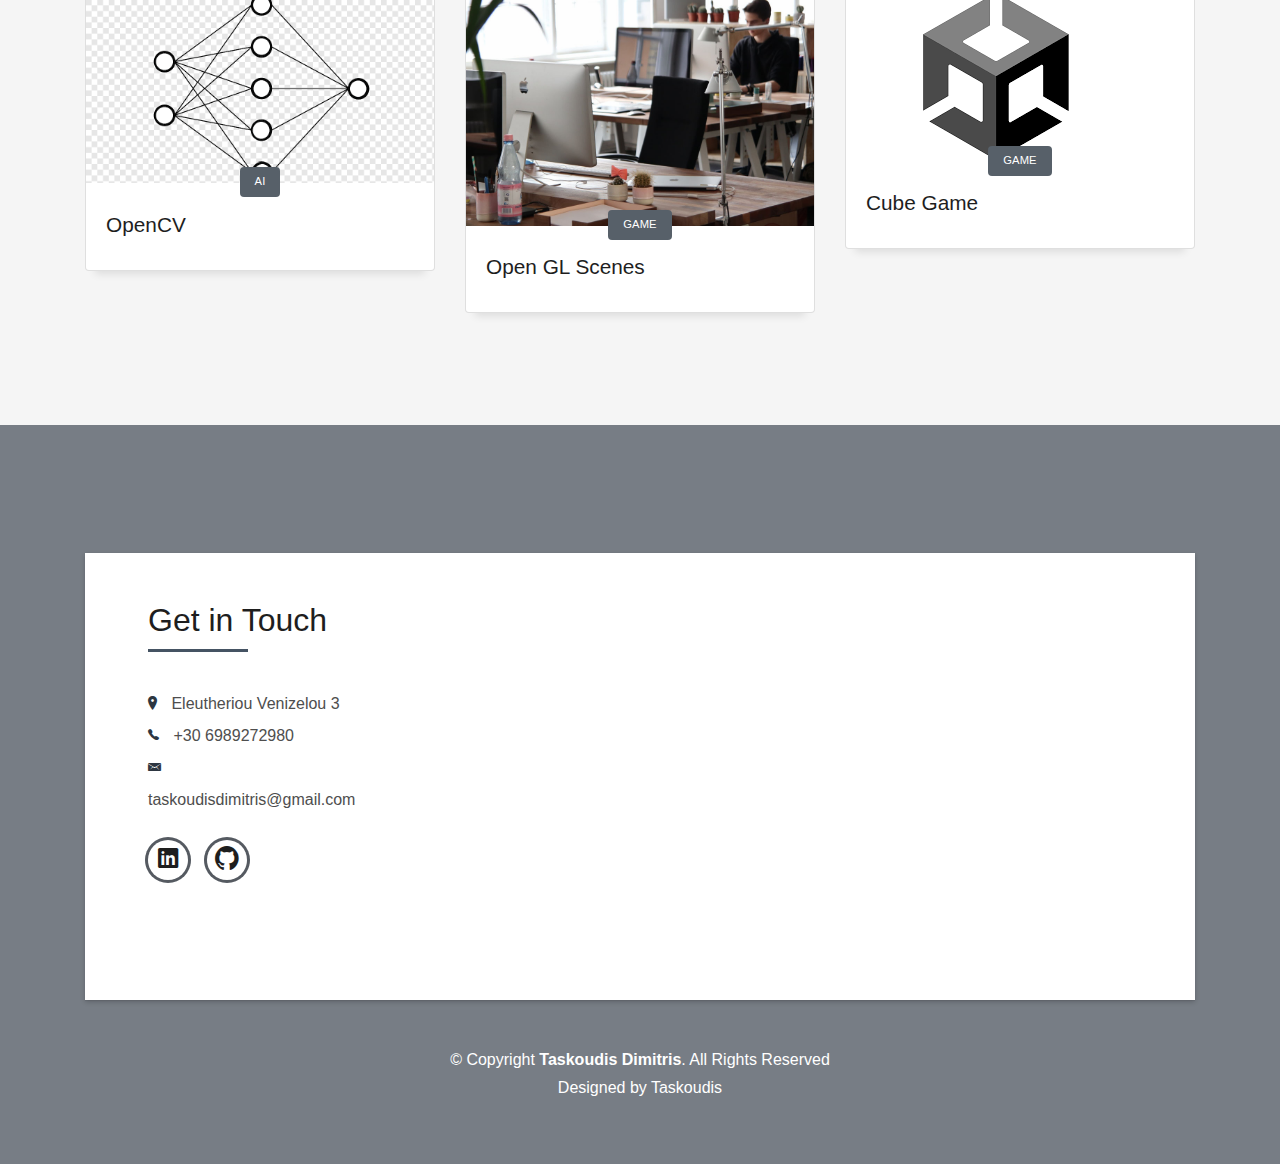
==== commit d5e955cf: "Fixes" ====
--- a/index.html
+++ b/index.html
@@ -131,7 +131,7 @@
                   </div>
                   <p class="lead">
                     I am a software developer working on OOP projects. I have completed cross-company integrations, pages with MVC architecture, desktop applications, and building API.
-                    I have also completed some games in Unity3dD and some AI projects such as motion recognition from videos, automatic translation, object detection, etc.
+                    I have also completed some games in Unity3D and some AI projects such as motion recognition from videos, automatic translation, object detection, etc.
                     I finished my master's in the Department of Informatics titled Digital Media and Computational Intelligence.
                   </p>
                 </div>
@@ -312,7 +312,7 @@
         <div class="col-md-4">
           <div class="card card-blog">
             <div class="card-img">
-              <a href="Classification_Clustering.html"><img src="img/AI.png" alt="" class="img-fluid"></a>
+              <a href="AI.html"><img src="img/AI.png" alt="" class="img-fluid"></a>
             </div>
             <div class="card-body">
               <div class="card-category-box">
@@ -320,15 +320,15 @@
                   <h6 class="category">AI</h6>
                 </div>
               </div>
-              <h3 class="card-title"><a href="Classification_Clustering.html">Computational Intelligence and Statistical Learning</a></h3>
-            </div>
-          </div>
-        </div>
-
-        <div class="col-md-4">
-          <div class="card card-blog">
-            <div class="card-img">
-              <a href="ActivityRecognition.html"><img src="img/NeuralNetwork.png" alt="" class="img-fluid"></a>
+              <h3 class="card-title"><a href="AI.html">AI Models</a></h3>
+            </div>
+          </div>
+        </div>
+
+        <div class="col-md-4">
+          <div class="card card-blog">
+            <div class="card-img">
+              <a href="OpenCV.html"><img src="img/NeuralNetwork.png" alt="" class="img-fluid"></a>
             </div>
             <div class="card-body">
               <div class="card-category-box">
@@ -336,7 +336,7 @@
                   <h6 class="category">AI</h6>
                 </div>
               </div>
-              <h3 class="card-title"><a href="ActivityRecognition.html">Activity Recognition with Neural Network</a></h3>
+              <h3 class="card-title"><a href="OpenCV.html">OpenCV</a></h3>
             </div>
           </div>
         </div>
--- a/css/style.css
+++ b/css/style.css
@@ -29,7 +29,7 @@
 }
 
 a:hover {
-  color: #0078ff;
+  color: #2c343d;
   text-decoration: none;
   transition: all 0.5s ease-in-out;
 }
@@ -90,7 +90,7 @@
 }
 
 .overlay-mf {
-  background-color: #0078ff;
+  background-color: #414a55;
 }
 
 .overlay-mf {
@@ -160,7 +160,7 @@
 .line-mf {
   width: 40px;
   height: 5px;
-  background-color: #0078ff;
+  background-color: #3a4552;
   margin: 0 auto;
 }
 
@@ -179,7 +179,7 @@
   content: '';
   position: absolute;
   height: 3px;
-  background-color: #0078ff;
+  background-color: #455363;
   width: 100px;
   bottom: -12px;
 }
@@ -216,7 +216,7 @@
   border-radius: 50%;
   line-height: 1.4;
   margin: 0 15px 0 0;
-  box-shadow: 0 0 0 3px #0078ff;
+  box-shadow: 0 0 0 3px #555a61;
   transition: all 500ms ease;
 }
 
@@ -246,7 +246,7 @@
 }
 
 .list-ico span {
-  color: #0078ff;
+  color: #2d3641;
   margin-right: 10px;
 }
 
@@ -260,7 +260,7 @@
   line-height: 1.55;
   margin: 0 auto;
   text-align: center;
-  box-shadow: 0 0 0 10px #0078ff;
+  box-shadow: 0 0 0 10px #505861;
   display: block;
 }
 
@@ -307,7 +307,7 @@
   position: fixed;
   width: 42px;
   height: 42px;
-  background-color: #0078ff;
+  background-color: #374657;
   opacity: .7;
   font-size: 1.6rem;
   line-height: 1.5;
@@ -364,7 +364,7 @@
   top: calc(50% - 30px);
   left: calc(50% - 30px);
   border: 6px solid #f2f2f2;
-  border-top: 6px solid #0078ff;
+  border-top: 6px solid #434f5e;
   border-radius: 50%;
   width: 60px;
   height: 60px;
@@ -481,7 +481,7 @@
 }
 
 .navbar-b.navbar-reduce .nav-link {
-  color: #0078ff;
+  color: #546170;
 }
 
 .navbar-b.navbar-reduce .nav-link:before {
@@ -489,18 +489,18 @@
 }
 
 .navbar-b.navbar-reduce .nav-link:hover {
-  color: #0078ff;
+  color: #5b6877;
 }
 
 .navbar-b.navbar-reduce .show > .nav-link,
 .navbar-b.navbar-reduce .active > .nav-link,
 .navbar-b.navbar-reduce .nav-link.show,
 .navbar-b.navbar-reduce .nav-link.active {
-  color: #0078ff;
+  color: #5f6c7a;
 }
 
 .navbar-b.navbar-reduce .navbar-brand {
-  color: #0078ff;
+  color: #44515f;
 }
 
 .navbar-b.navbar-reduce .navbar-toggler span {
@@ -532,13 +532,13 @@
 }
 
 .navbar-b .dropdown-menu .dropdown-item:hover {
-  background-color: #0078ff;
+  background-color: #46505c;
   color: #fff;
   transition: all 500ms ease;
 }
 
 .navbar-b .dropdown-menu .dropdown-item.active {
-  background-color: #0078ff;
+  background-color: #555e68;
 }
 
 /*--/ Hamburger Navbar /--*/
@@ -652,7 +652,7 @@
 
 .intro-single .breadcrumb {
   background-color: transparent;
-  color: #0078ff;
+  color: #35404d;
 }
 
 .intro-single .breadcrumb .breadcrumb-item:before {
@@ -697,7 +697,7 @@
 
 .skill-mf .progress .progress-bar {
   height: .7rem;
-  background-color: #0078ff;
+  background-color: #505b68;
 }
 
 /*======================================
@@ -714,7 +714,7 @@
 .service-box:hover .ico-circle {
   transition: all 500ms ease;
   color: #fff;
-  background-color: #0078ff;
+  background-color: #434e5a;
   box-shadow: 0 0 0 10px #cde1f8;
 }
 
@@ -799,17 +799,17 @@
 }
 
 .work-content .w-more .w-ctegory {
-  color: #0078ff;
+  color: #4c5866;
 }
 
 .work-content .w-like {
   font-size: 2.5rem;
-  color: #0078ff;
+  color: #535e6b;
   float: right;
 }
 
 .work-content .w-like a {
-  color: #0078ff;
+  color: #454f5a;
 }
 
 .work-content .w-like .num-like {
@@ -852,7 +852,7 @@
 
 .testimonial-box .comit {
   font-size: 2rem;
-  color: #0078ff;
+  color: #606b77;
   background-color: #fff;
   width: 52px;
   height: 52px;
@@ -885,7 +885,7 @@
   color: #fff;
   padding: 0 15px 5px;
   overflow: hidden;
-  background-color: #0078ff;
+  background-color: #576069;
   border-radius: 4px;
 }
 
@@ -939,7 +939,7 @@
 }
 
 .blog-wrapper .post-meta ul {
-  border-left: 4px solid #0078ff;
+  border-left: 4px solid #58626e;
   margin-top: 1rem;
 }
 
@@ -949,7 +949,7 @@
 }
 
 .blog-wrapper .post-meta ul a {
-  color: #0078ff;
+  color: #616c79;
 }
 
 .blog-wrapper .post-meta ul span {
@@ -957,7 +957,7 @@
 }
 
 .blog-wrapper .blockquote {
-  border-left: 4px solid #0078ff;
+  border-left: 4px solid #536272;
   padding: 18px;
   font-style: italic;
 }
@@ -989,7 +989,7 @@
 }
 
 .box-comments .list-comments a {
-  color: #0078ff;
+  color: #636f7c;
 }
 
 .box-comments .list-comments span {
@@ -1006,7 +1006,7 @@
 .widget-sidebar .sidebar-title {
   font-size: 1.6rem;
   font-weight: 600;
-  border-left: 5px solid #0078ff;
+  border-left: 5px solid #56616d;
   padding-left: 15px;
   text-transform: uppercase;
   margin-bottom: 1.5rem;
@@ -1023,7 +1023,7 @@
   width: 10px;
   height: 1px;
   left: 0;
-  background-color: #0078ff;
+  background-color: #4f5b68;
   top: 20px;
 }
 
@@ -1034,8 +1034,8 @@
 }
 
 .sidebar-search .btn-search {
-  background-color: #0078ff;
-  border-color: #0078ff;
+  background-color: #5b6674;
+  border-color: #505b68;
   border-radius: 0;
   padding-left: 20px;
   padding-right: 20px;
@@ -1043,7 +1043,7 @@
 
 .widget-tags ul li {
   display: inline-block;
-  background-color: #0078ff;
+  background-color: #627181;
   padding: .2rem .6rem;
   margin-bottom: .5rem;
   border-radius: 15px;
@@ -1092,8 +1092,8 @@
 ======================================*/
 
 #sendmessage {
-  color: #0078ff;
-  border: 1px solid #0078ff;
+  color: #5b6877;
+  border: 1px solid #566270;
   display: none;
   text-align: center;
   padding: 15px;
@@ -1150,13 +1150,13 @@
 }
 
 .button:hover {
-  background-color: #0062d3;
+  background-color: #2f373f;
   color: #fff;
   transition: all 500ms ease;
 }
 
 .button-a {
-  background-color: #0078ff;
+  background-color: #566f8b;
   color: #fff;
   border-color: #cde1f8;
 }
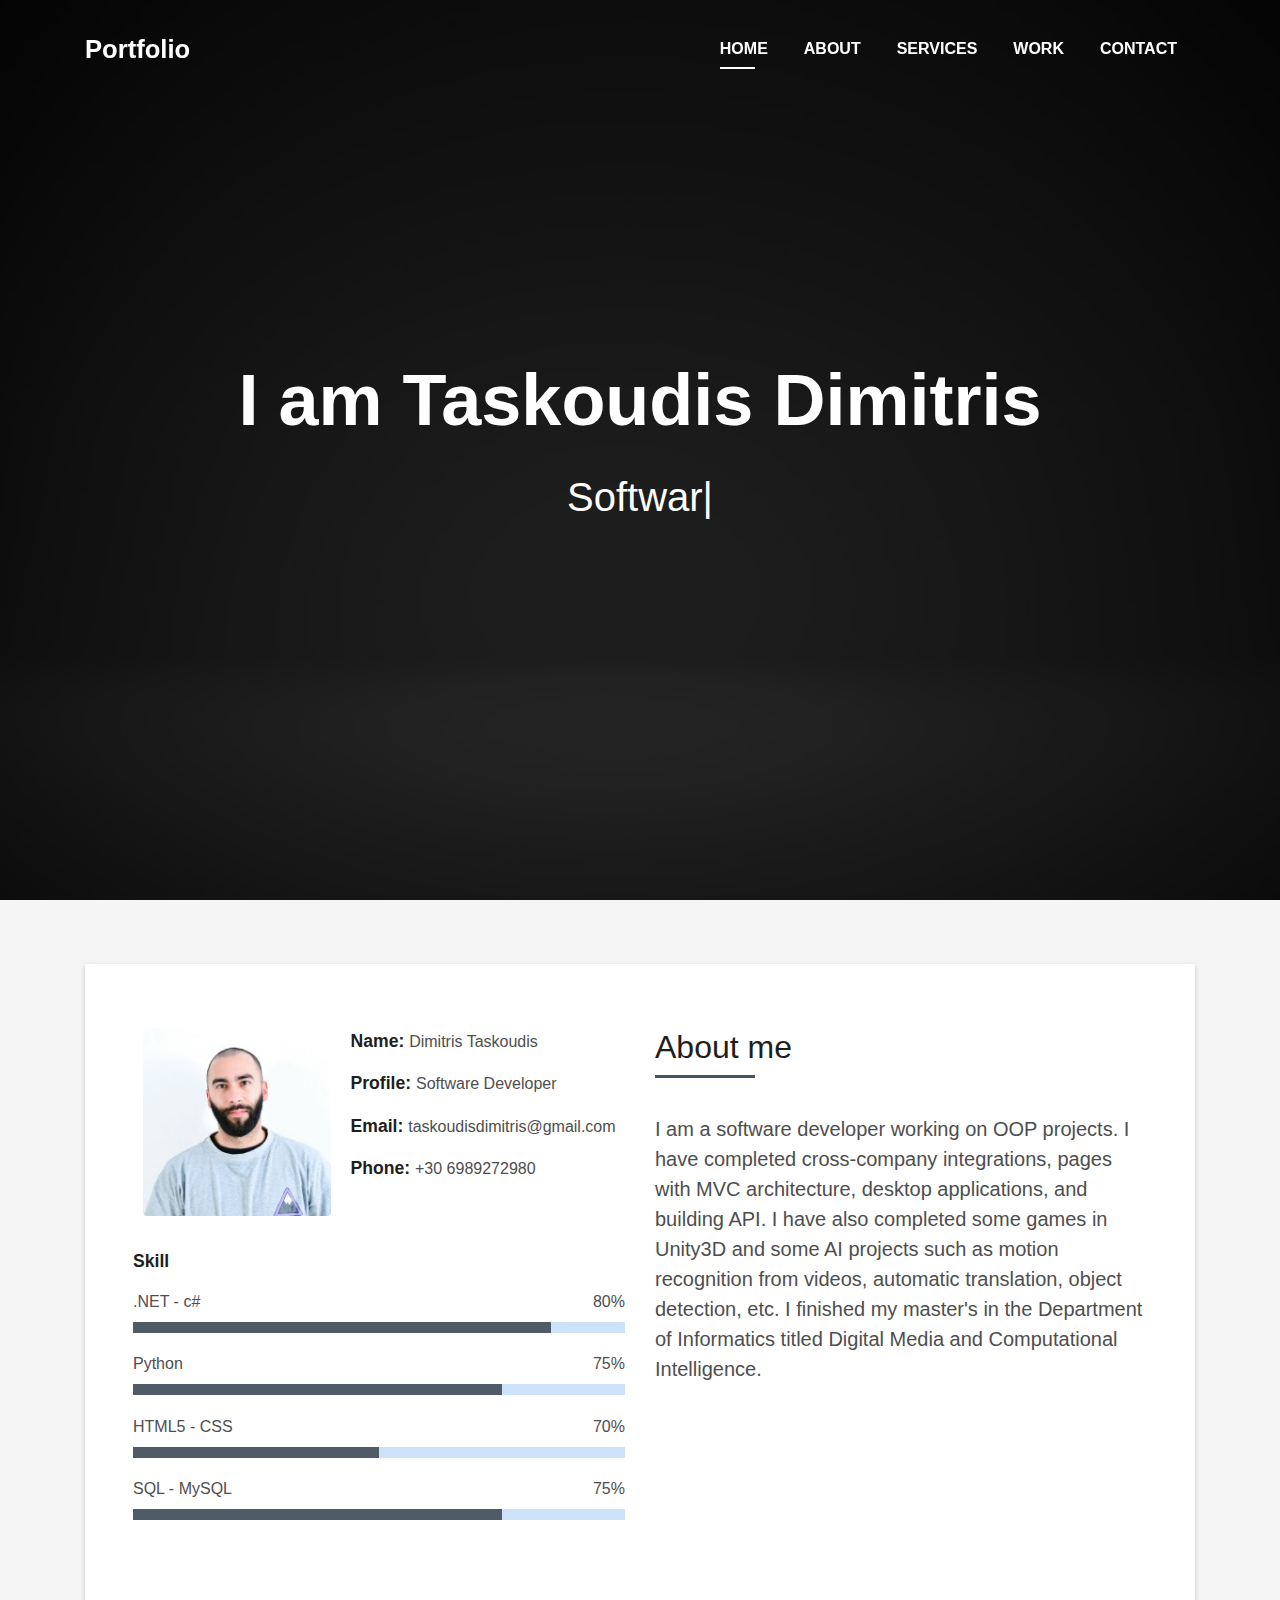
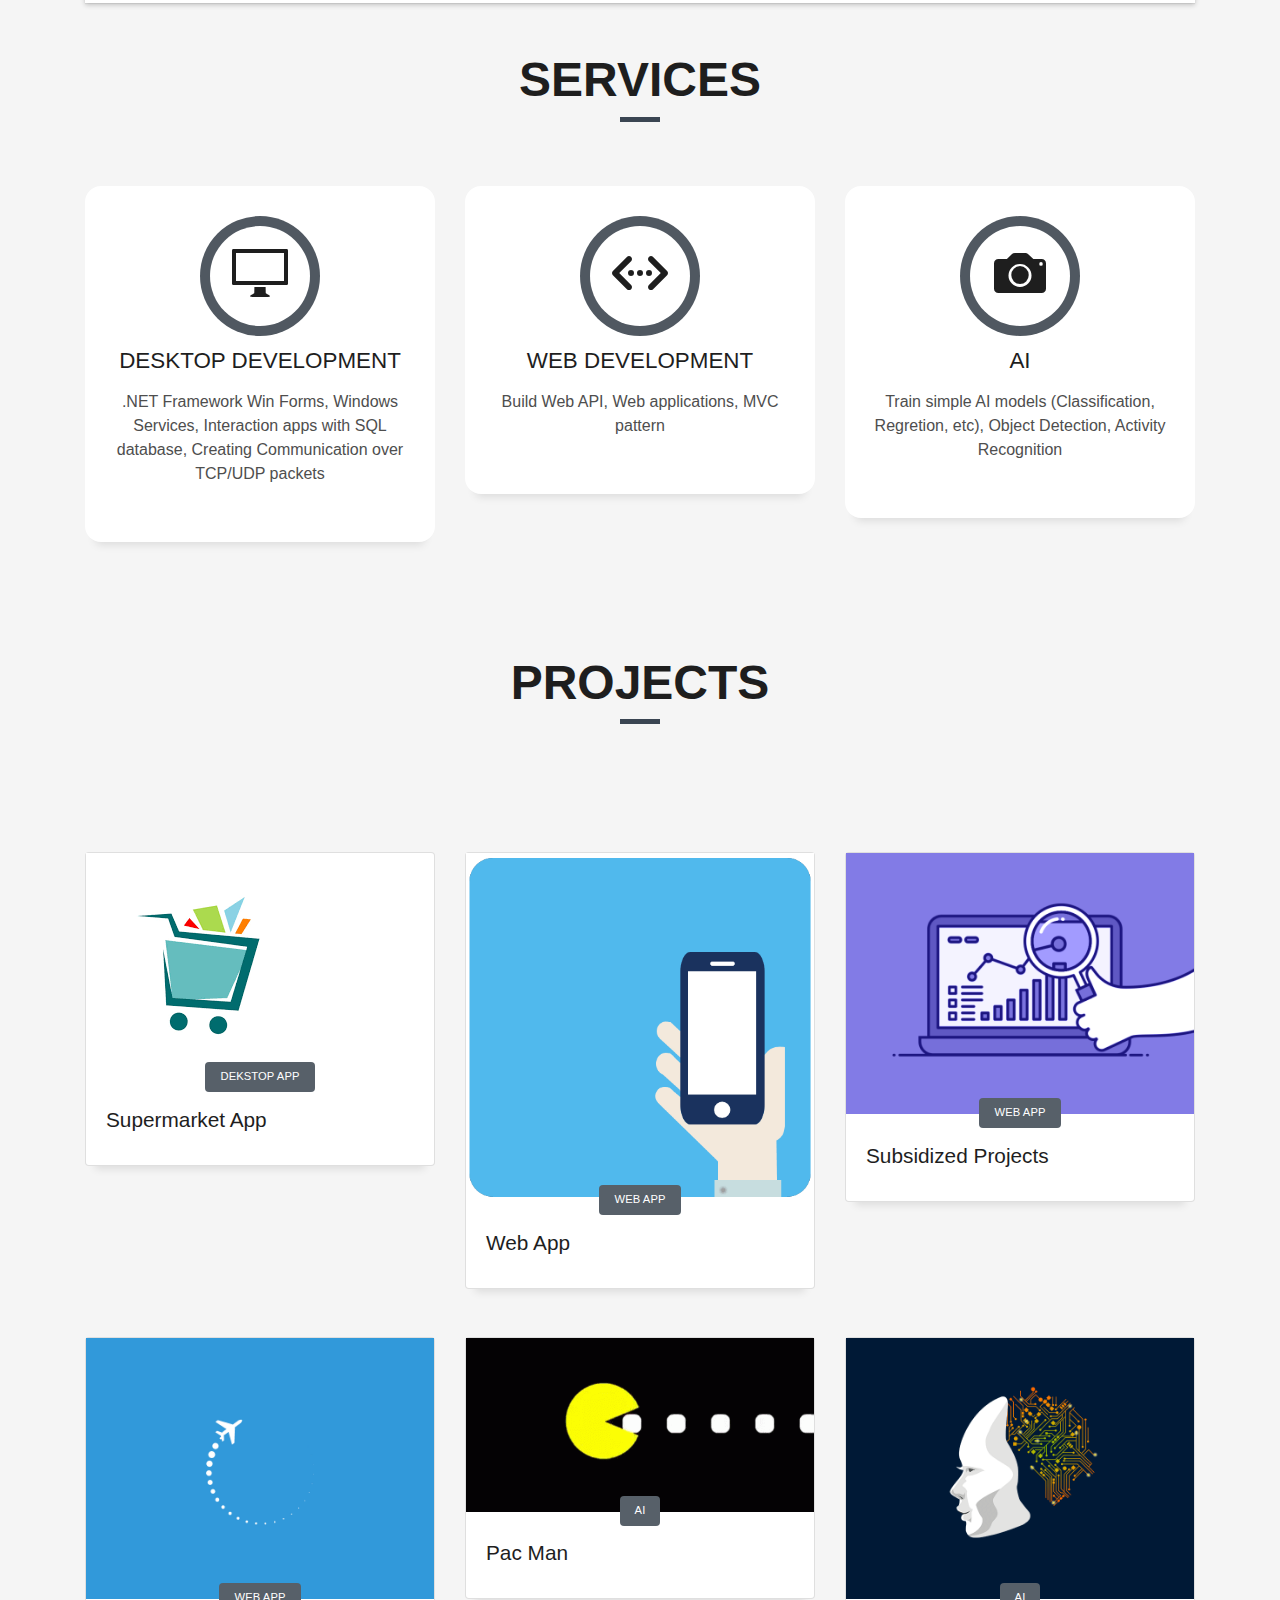
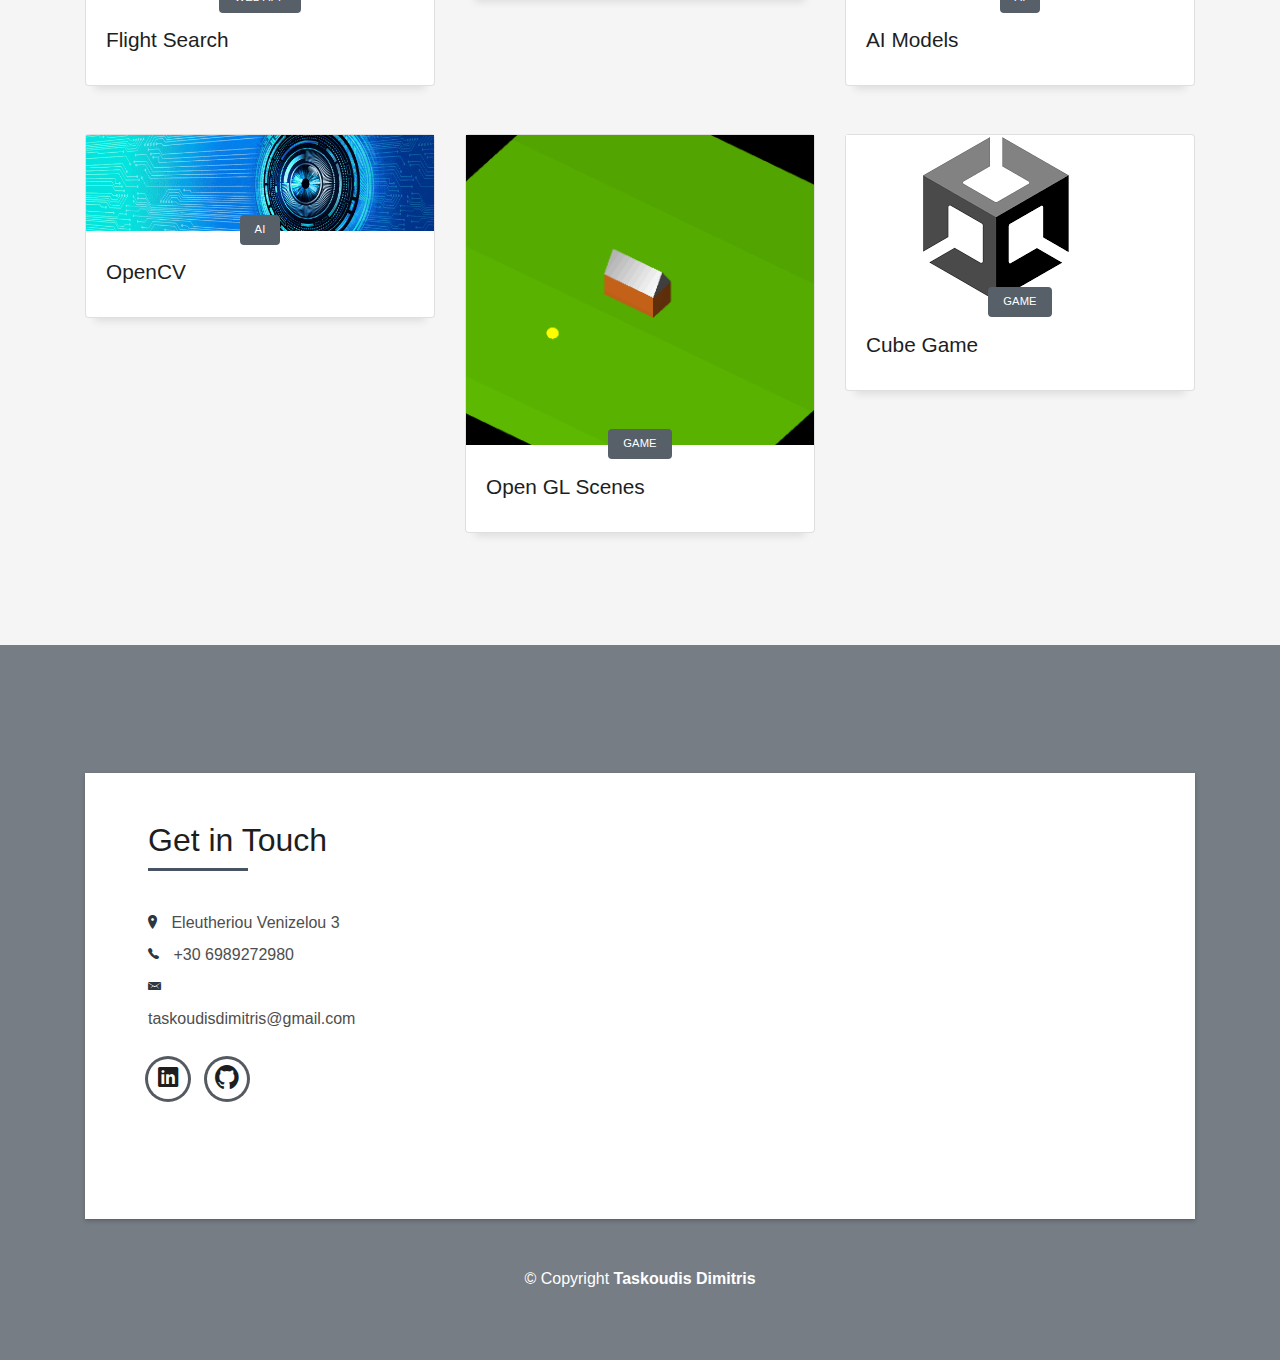
==== commit ece2cacd: "Fixes on all html forms" ====
--- a/index.html
+++ b/index.html
@@ -245,7 +245,7 @@
         <div class="col-md-4">
           <div class="card card-blog">
             <div class="card-img">
-              <a href="WebApp.html"><img src="img/webapp.png" alt="" class="img-fluid"></a>
+              <a href="WebApp.html"><img src="img/webapp.gif" alt="" class="img-fluid"></a>
             </div>
             <div class="card-body">
               <div class="card-category-box">
@@ -262,7 +262,7 @@
         <div class="col-md-4">
           <div class="card card-blog">
             <div class="card-img">
-              <a href="Subsidized.html"><img src="img/webapp.png" alt="" class="img-fluid"></a>
+              <a href="Subsidized.html"><img src="img/analytics.gif" alt="" class="img-fluid"></a>
             </div>
             <div class="card-body">
               <div class="card-category-box">
@@ -278,7 +278,7 @@
         <div class="col-md-4">
           <div class="card card-blog">
             <div class="card-img">
-              <a href="FlightSearchApp.html"><img src="img/flight.png" alt="" class="img-fluid"></a>
+              <a href="FlightSearchApp.html"><img src="img/flight.gif" alt="" class="img-fluid"></a>
             </div>
             <div class="card-body">
               <div class="card-category-box">
@@ -295,7 +295,7 @@
         <div class="col-md-4">
           <div class="card card-blog">
             <div class="card-img">
-              <a href="PacMan.html"><img src="img/pacman.png" alt="" class="img-fluid"></a>
+              <a href="PacMan.html"><img src="img/pacman.gif" alt="" class="img-fluid"></a>
             </div>
             <div class="card-body">
               <div class="card-category-box">
@@ -312,7 +312,7 @@
         <div class="col-md-4">
           <div class="card card-blog">
             <div class="card-img">
-              <a href="AI.html"><img src="img/AI.png" alt="" class="img-fluid"></a>
+              <a href="AI.html"><img src="img/ai.gif" alt="" class="img-fluid"></a>
             </div>
             <div class="card-body">
               <div class="card-category-box">
@@ -328,7 +328,7 @@
         <div class="col-md-4">
           <div class="card card-blog">
             <div class="card-img">
-              <a href="OpenCV.html"><img src="img/NeuralNetwork.png" alt="" class="img-fluid"></a>
+              <a href="OpenCV.html"><img src="img/computer-vision.gif" alt="" class="img-fluid"></a>
             </div>
             <div class="card-body">
               <div class="card-category-box">
@@ -344,7 +344,7 @@
         <div class="col-md-4">
           <div class="card card-blog">
             <div class="card-img">
-              <a href="OpenGL.html"><img src="img/post-3.jpg" alt="" class="img-fluid"></a>
+              <a href="OpenGL.html"><img src="img/Sun_House_Grass.gif" alt="" class="img-fluid"></a>
             </div>
             <div class="card-body">
               <div class="card-category-box">
@@ -422,10 +422,7 @@
           <div class="row">
             <div class="col-sm-12">
               <div class="copyright-box">
-                <p class="copyright">&copy; Copyright <strong>Taskoudis Dimitris</strong>. All Rights Reserved</p>
-                <div class="credits">
-                  Designed by <a>Taskoudis</a>
-                </div>
+                <p class="copyright">&copy; Copyright <strong>Taskoudis Dimitris</strong></p>
               </div>
             </div>
           </div>
